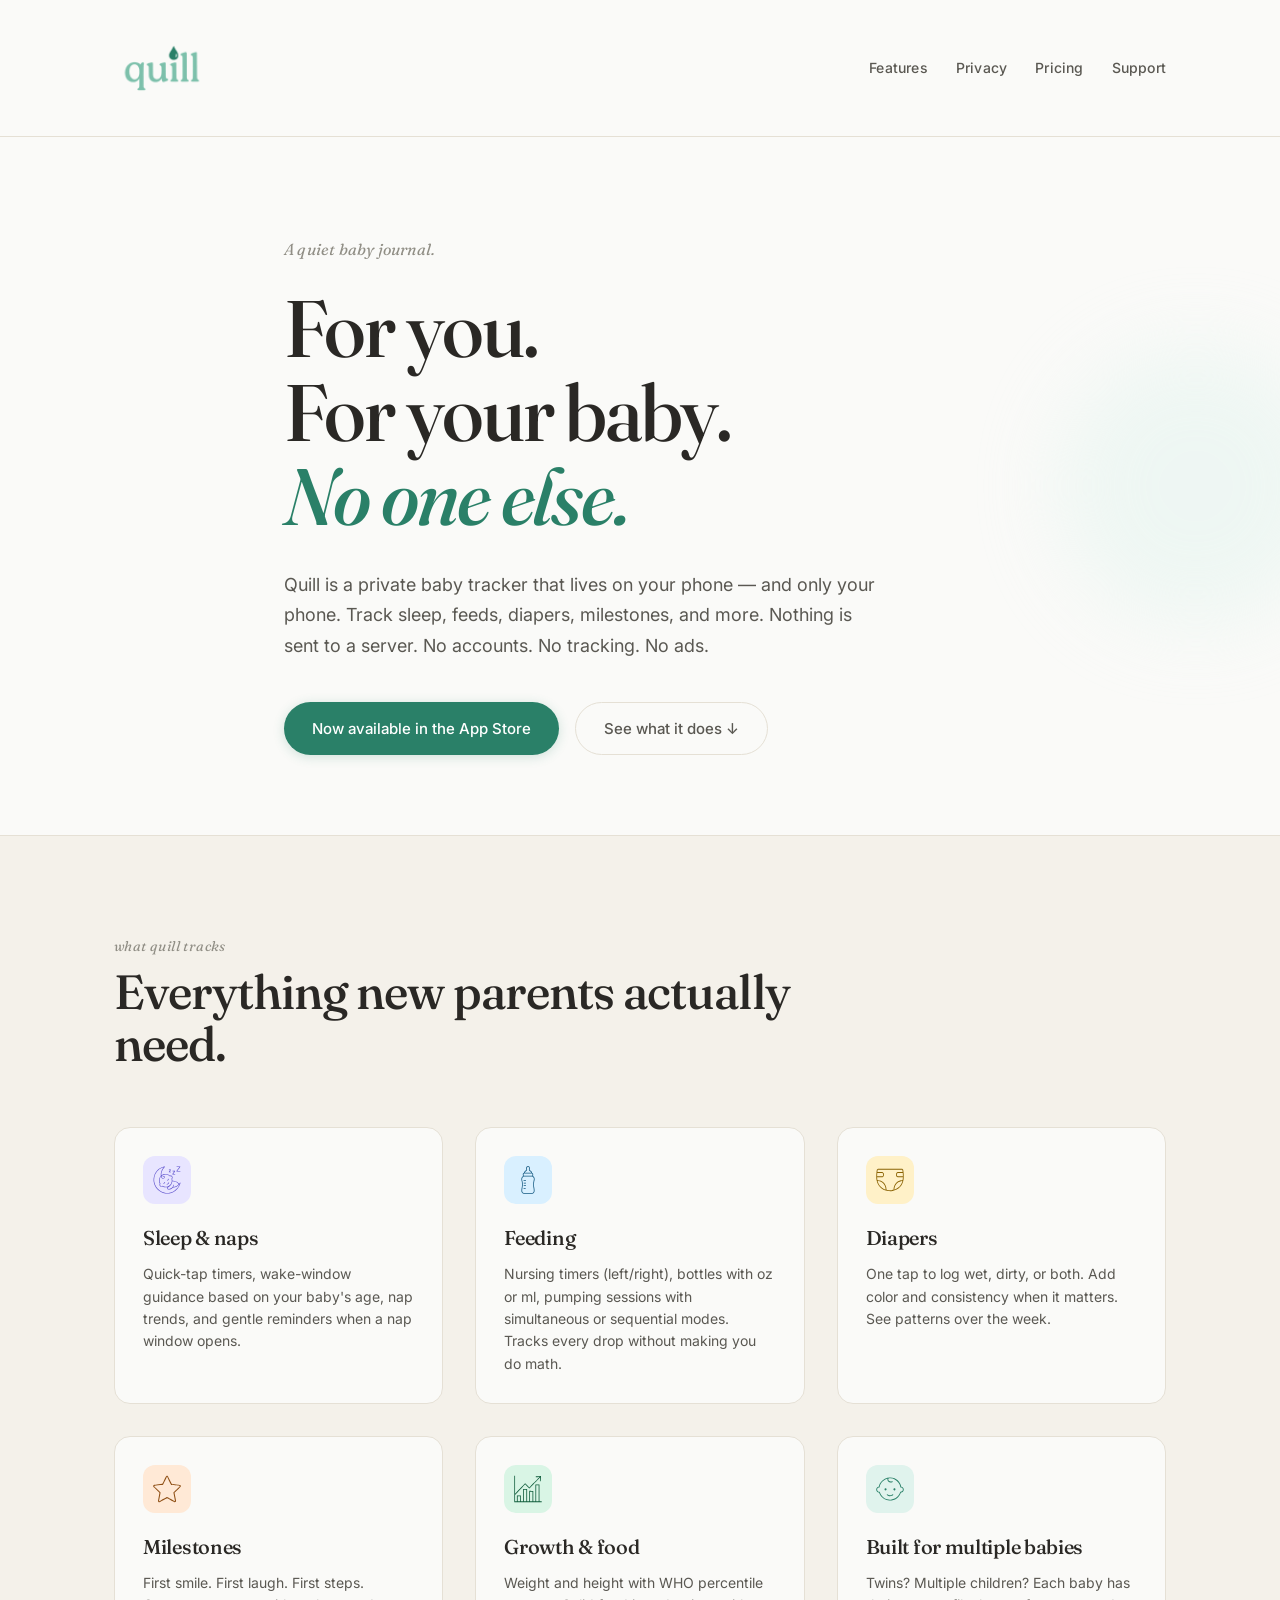
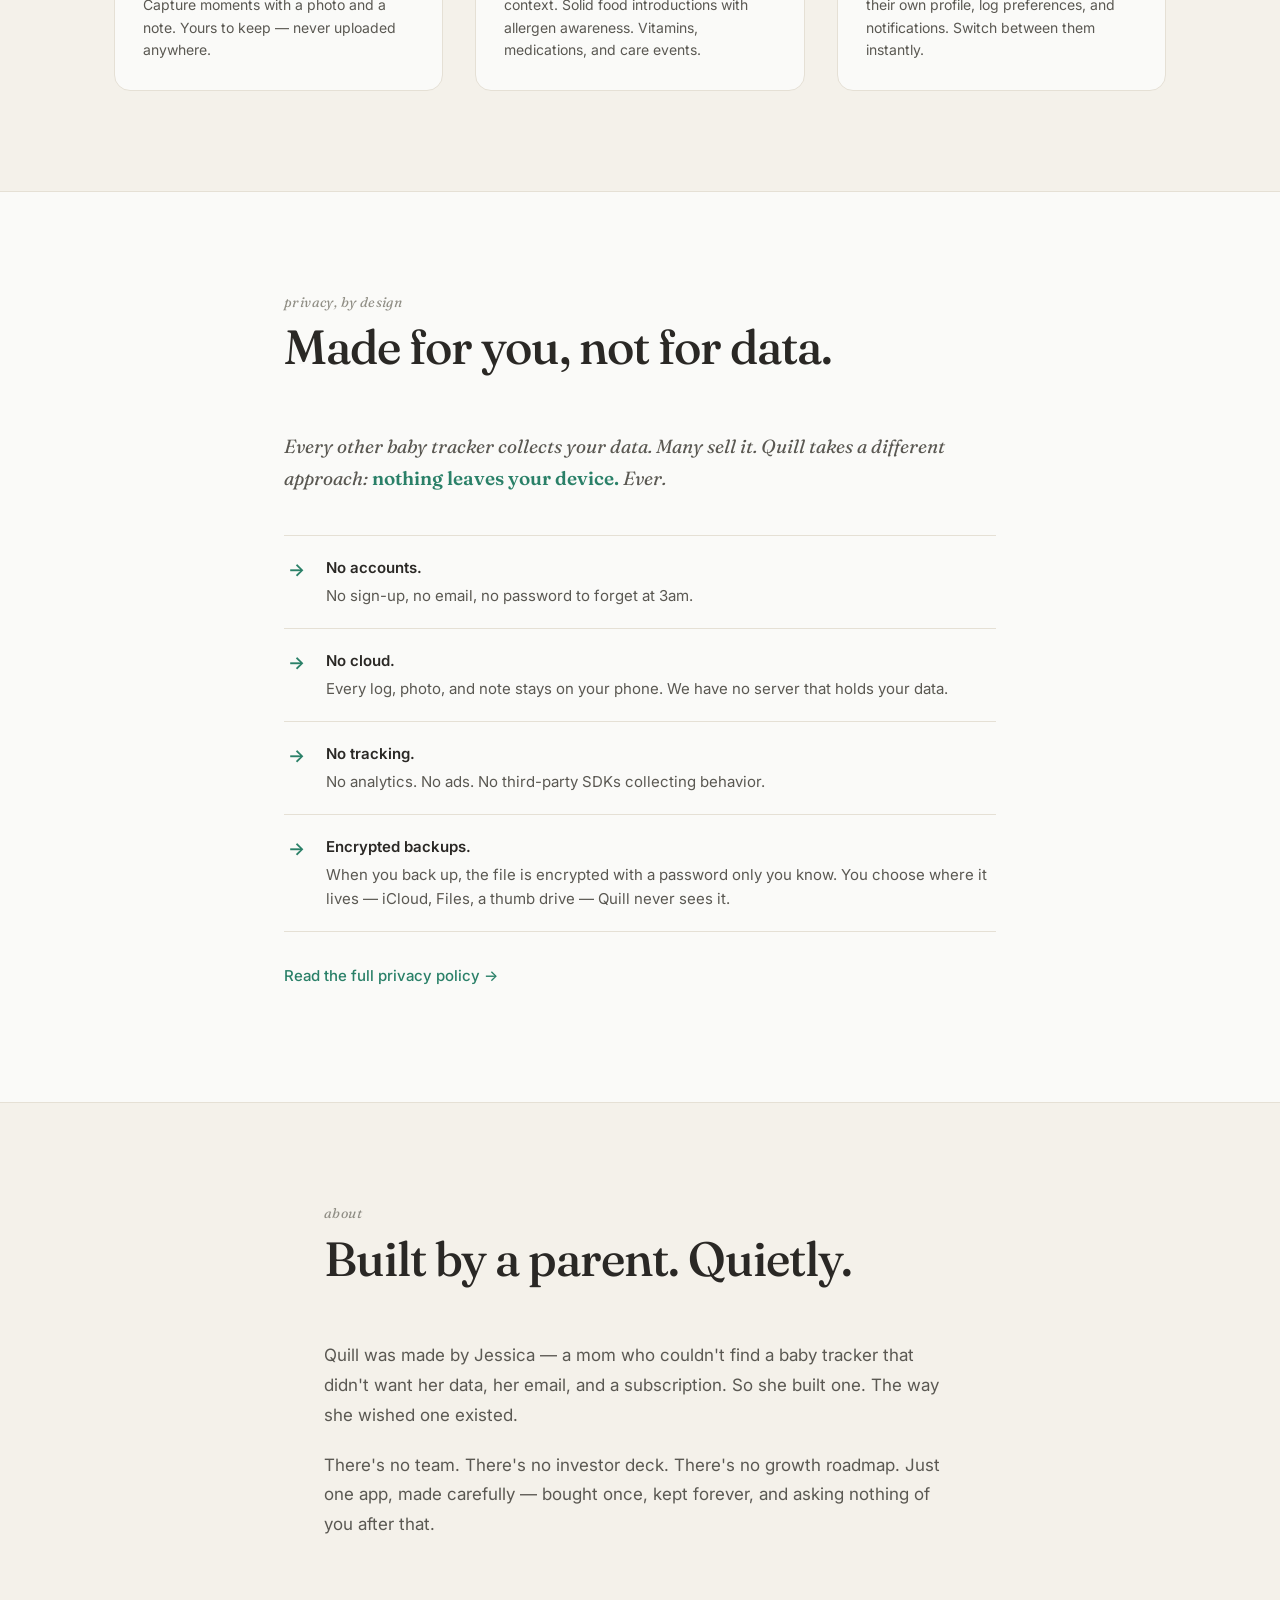
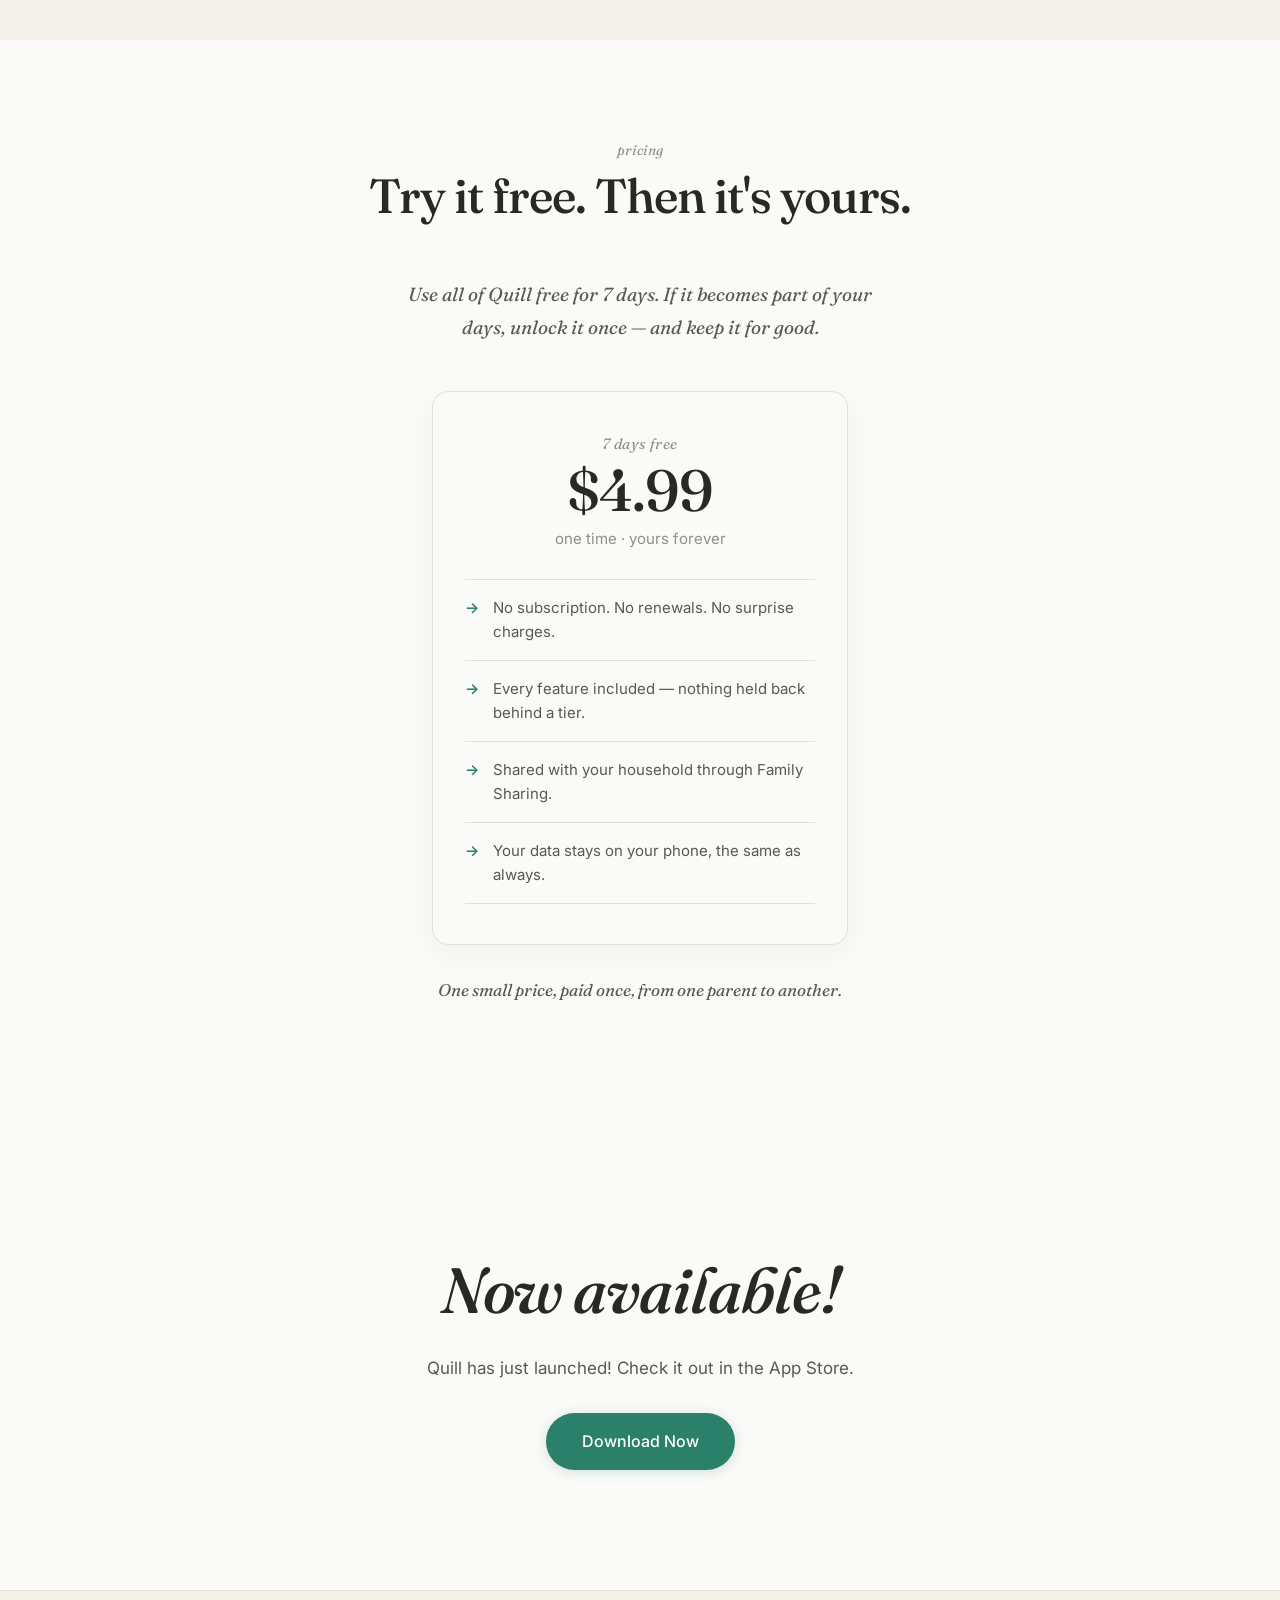
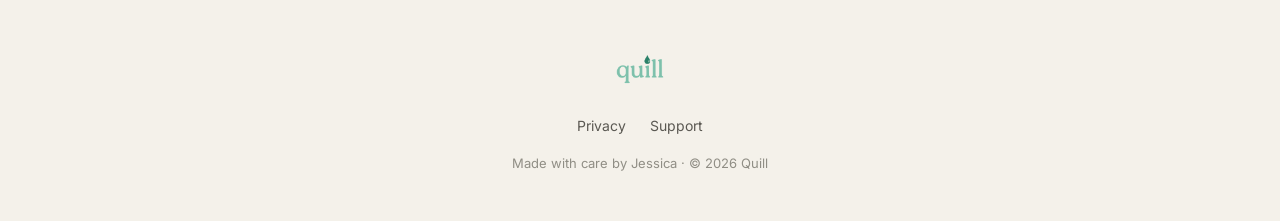
==== index.html @ e43d6d6a "Update index.html" ====
<!DOCTYPE html>
<html lang="en">
<head>
<meta charset="UTF-8" />
<meta name="viewport" content="width=device-width, initial-scale=1.0" />
<title>Quill — A baby journal that stays with you</title>
<meta name="description" content="Quill is a private, on-device baby tracker. No accounts. No cloud. No tracking. Just a quiet space to record the small moments." />
<meta property="og:title" content="Quill — A baby journal that stays with you" />
<meta property="og:description" content="Private, on-device baby tracker. No accounts. No cloud. No tracking." />
<meta property="og:type" content="website" />
<meta property="og:url" content="https://quillbaby.com" />
<link rel="preconnect" href="https://fonts.googleapis.com" />
<link rel="preconnect" href="https://fonts.gstatic.com" crossorigin />
<link href="https://fonts.googleapis.com/css2?family=Fraunces:opsz,wght@9..144,400;9..144,500;9..144,600&family=Inter:wght@400;500;600&display=swap" rel="stylesheet" />
<link rel="stylesheet" href="style.css" />
<style>
  .feature-icon svg {
    width: 28px;
    height: 28px;
    display: block;
  }
</style>
</head>
<body>

<header class="site-header">
  <div class="container header-inner">
    <a href="/" class="brand">
      <img src="logo.png" alt="Quill" class="brand-logo" />
    </a>
    <nav class="site-nav">
      <a href="#features">Features</a>
      <a href="#privacy">Privacy</a>
      <a href="#pricing">Pricing</a>
      <a href="support.html">Support</a>
    </nav>
  </div>
</header>

<main>

  <section class="hero">
    <div class="container hero-inner">
      <p class="eyebrow">A quiet baby journal.</p>
      <h1 class="hero-title">
        For you.<br />
        For your baby.<br />
        <span class="accent">No one else.</span>
      </h1>
      <p class="hero-sub">
        Quill is a private baby tracker that lives on your phone — and only your phone.
        Track sleep, feeds, diapers, milestones, and more. Nothing is sent to a server.
        No accounts. No tracking. No ads.
      </p>
      <div class="hero-cta">
        <a class="btn btn-primary" href="https://apps.apple.com/app/quill-baby-tracker/id6774439938" target="_blank">
          Now available in the App Store
        </a>
        <a class="btn btn-ghost" href="#features">
          See what it does ↓
        </a>
      </div>
    </div>
  </section>

  <section id="features" class="features">
    <div class="container">
      <p class="section-eyebrow">What Quill tracks</p>
      <h2 class="section-title">Everything new parents actually need.</h2>

      <div class="feature-grid">

        <div class="feature">
          <div class="feature-icon" style="background:#E8E5FF; color:#5B4FCC">
            <svg viewBox="0 0 200 200" xmlns="http://www.w3.org/2000/svg" aria-hidden="true"><path style="fill:currentColor" d="m 93.020119,196.65185 c -0.528,-0.0726 -2.616,-0.3568 -4.64,-0.63168 C 66.545812,193.0549 46.477908,182.56538 30.579849,165.80789 15.960955,150.39872 6.7707574,130.48098 4.3713621,109.00677 3.7737812,103.65851 3.775601,93.853973 4.3751708,88.487623 6.9104937,65.795623 16.966049,45.03308 33.053903,29.272253 37.459666,24.956048 38.66067,23.924964 43.324742,20.454545 54.150828,12.399125 65.68948,7.0631365 78.837003,4.0320845 c 4.107858,-0.947032 5.420533,-0.990378 6.13352,-0.202537 1.182389,1.306525 0.751247,2.097629 -3.393431,6.2266215 -14.105483,14.052105 -21.996973,33.038685 -21.996973,52.923754 0,3.84786 0.158387,4.43031 0.946503,3.48069 0.704862,-0.84931 6.423436,-4.382212 9.076376,-5.607338 3.497179,-1.614995 8.032048,-3.030501 11.71351,-3.656234 3.830905,-0.651133 11.665463,-0.672012 15.553154,-0.04145 8.122018,1.31735 15.834148,4.842793 22.762598,10.405462 l 1.65215,1.32646 1.96385,-0.38636 c 6.58468,-1.29546 13.27258,2.38296 15.75097,8.6632 0.84048,2.12977 1.1351,6.41047 0.59035,8.57759 -0.46136,1.83535 -1.73931,4.44733 -2.65714,5.43088 l -0.6798,0.72847 0.72346,2.95153 c 0.3979,1.62334 0.87867,4.62267 1.06837,6.665187 l 0.34491,3.71366 3.46707,0.19837 c 15.64665,0.89524 30.76227,6.8954 39.06302,15.50612 1.52747,1.5845 3.23273,3.68806 3.78948,4.67455 0.55674,0.9865 1.13327,1.79364 1.28116,1.79364 0.27114,0 2.76329,-2.98244 5.51452,-6.5994 1.55739,-2.04745 2.20146,-2.43447 3.34651,-2.01089 1.80503,0.66772 1.6694,2.42494 -0.77342,10.02021 -8.14072,25.31133 -26.10517,46.0094 -50.4976,58.18177 -8.82849,4.40561 -16.51535,6.87961 -27.2891,8.78295 -4.18483,0.7393 -5.69361,0.84187 -13.5109,0.9185 -4.840001,0.0474 -9.232001,0.0269 -9.760001,-0.0456 z m 18.409551,-4.45269 c 11.1911,-1.36069 20.06921,-3.9908 30.23045,-8.95565 11.88309,-5.80615 23.68828,-15.20043 32.16,-25.5921 5.14338,-6.30903 11.91845,-17.87818 14.34,-24.48706 0.35468,-0.968 0.75617,-2.04193 0.8922,-2.38652 0.13603,-0.34458 -1.25154,0.92966 -3.08349,2.83165 -11.09222,11.51634 -24.12348,18.4147 -39.34871,20.83003 -1.672,0.26525 -3.48746,0.48285 -4.03436,0.48355 -0.80363,0.001 -1.44812,0.44763 -3.36,2.32822 -8.51716,8.37777 -24.60439,13.69377 -31.39136,10.37321 -2.11303,-1.03381 -4.5192,-3.49963 -5.45539,-5.59063 -1.01988,-2.27795 -1.14876,-6.41268 -0.27146,-8.70951 0.36973,-0.968 0.67232,-1.84691 0.67241,-1.95312 9e-5,-0.10622 -0.74575,3.6e-4 -1.65741,0.23684 -2.783303,0.72198 -8.523829,1.16345 -12.262431,0.94302 -6.439481,-0.37966 -12.040923,-1.84488 -18.018324,-4.71324 l -3.298323,-1.58276 -2.067773,0.82724 c -6.737045,2.69524 -14.394414,-0.20902 -17.579266,-6.6674 -2.101884,-4.2623 -2.225657,-8.44993 -0.369581,-12.50414 l 0.813763,-1.77749 -1.375902,-2.96448 c -3.56848,-7.68853 -4.987407,-15.54671 -4.291078,-23.764467 0.831024,-9.80737 4.378141,-18.35515 10.91881,-26.31198 l 1.900489,-2.31197 0.06058,-7.92803 c 0.06424,-8.406265 0.416775,-11.662518 1.977989,-18.269849 2.481866,-10.503688 7.70211,-21.369883 14.278557,-29.721517 1.358468,-1.725161 3.012783,-3.767635 3.676256,-4.538831 l 1.206315,-1.4021735 -1.116256,0.234498 C 73.709496,9.5466865 67.963252,11.524355 64.72142,12.89042 36.11945,24.942914 15.242221,51.122984 9.5110023,82.124353 7.7258739,91.780483 7.5817969,103.97847 9.1443717,113.16435 c 4.2323003,24.88036 16.9512063,45.84695 36.9370703,60.88924 13.297318,10.00818 28.065359,15.96459 44.980223,18.14192 4.6093,0.59332 15.502165,0.59528 20.368005,0.004 z m 8.31045,-28.84924 c 13.964,-3.86444 22.99894,-13.05552 25.11159,-25.54557 0.2977,-1.76 0.76769,-3.452 1.04444,-3.76 0.88678,-0.98695 2.82311,-0.65215 3.28715,0.56836 0.67025,1.7629 -1.11641,9.17136 -3.21602,13.33528 -0.96865,1.92103 -1.14484,2.49636 -0.76449,2.49636 1.09022,0 7.19808,-1.4002 10.05733,-2.30559 9.21407,-2.91768 17.95903,-8.04532 25.09887,-14.7168 l 2.53887,-2.37233 -0.74747,-1.54407 c -1.09321,-2.25826 -4.15564,-5.91691 -6.64081,-7.93369 -8.37877,-6.7996 -20.6174,-11.10846 -33.94758,-11.95196 l -3.48957,-0.22081 -0.22591,2.04263 c -0.6419,5.80388 -2.76856,12.21533 -6.53083,19.68905 -4.12607,8.19642 -11.51402,15.15709 -19.44643,18.32176 -4.21679,1.68231 -6.18805,4.14722 -6.20211,7.75527 -0.01,2.49767 1.25664,4.9023 3.2215,6.11708 2.65356,1.64057 4.99426,1.64597 10.85147,0.025 z m -19.69065,-15.79384 c 16.54548,-3.49243 29.16966,-15.994 33.04065,-32.71974 0.71258,-3.07889 0.83282,-4.34622 0.84178,-8.87199 0.0104,-5.24937 -0.34695,-8.037027 -1.57644,-12.298077 -0.6758,-2.34212 -0.57622,-3.01055 0.6508,-4.36872 2.54767,-2.81996 3.40559,-6.74352 2.24169,-10.25191 -0.86122,-2.596 -3.80603,-5.41806 -6.40882,-6.14167 -2.5182,-0.70009 -3.91317,-0.68085 -6.08928,0.084 -2.18494,0.76795 -2.74185,0.59529 -5.20431,-1.61348 -5.51425,-4.94616 -13.58817,-8.76719 -21.277611,-10.069753 -3.906261,-0.661715 -12.203352,-0.487382 -15.88781,0.333813 -5.905279,1.31617 -12.062485,4.04643 -14.830421,6.57616 -3.394887,3.10274 -4.618012,7.8804 -3.068853,11.98728 1.005624,2.66594 3.694211,5.35036 6.063307,6.05391 4.303063,1.27787 8.27566,0.0711 10.370477,-3.15022 1.536993,-2.36354 1.47628,-4.85785 -0.163706,-6.72569 -1.767577,-2.01316 -4.265354,-1.78091 -5.431562,0.50505 -0.748578,1.46733 -1.851979,1.87355 -3.016493,1.11054 -1.070766,-0.7016 -1.294446,-1.80582 -0.631358,-3.11677 2.323293,-4.59324 8.212614,-5.41796 11.863629,-1.66134 2.89712,2.98091 3.435596,7.07061 1.45948,11.08467 -3.382398,6.87063 -13.030866,8.77019 -19.571847,3.85324 -3.503981,-2.63399 -5.430736,-6.20803 -5.734,-10.6363 l -0.188653,-2.75473 -2.170276,2.88 c -3.051549,4.04946 -6.058162,10.23668 -7.251251,14.92213 -2.627716,10.319447 -1.564464,20.260377 3.177723,29.710287 0.882092,1.75777 1.603804,3.55357 1.603804,3.99065 0,0.43709 -0.419777,1.45662 -0.932837,2.26564 -2.535572,3.99818 -1.922453,9.03381 1.510478,12.40578 2.09833,2.06107 4.142994,2.92603 6.942359,2.93685 1.961315,0.008 2.547451,-0.14355 4.711217,-1.21473 l 2.471218,-1.2234 3.051772,1.61114 c 5.090542,2.68747 11.12408,4.61975 16.485793,5.2797 2.564306,0.31563 9.855264,-0.11922 12.949351,-0.77232 z m -2.709351,-16.31173 c -0.797044,-0.79704 -0.813878,-1.63437 -0.05178,-2.57552 0.453595,-0.56017 1.083623,-0.78606 2.752811,-0.98701 5.15218,-0.62027 8.88709,-3.62813 10.60311,-8.53908 0.40778,-1.16698 0.99269,-2.30552 1.2998,-2.53009 0.89292,-0.65292 1.93592,-0.47655 2.6653,0.4507 0.8624,1.09637 0.70132,1.98318 -0.99752,5.49172 -2.20405,4.55193 -6.08726,7.71118 -10.8615,8.83655 -2.901321,0.68389 -4.626009,0.63694 -5.410221,-0.14727 z m -23.154384,-6.08903 c -2.020034,-0.60535 -2.800342,-2.48116 -1.515729,-3.64372 0.511975,-0.46333 0.971764,-0.51628 2.864019,-0.32982 2.067855,0.20376 2.372149,0.15295 3.682264,-0.61483 1.679883,-0.98447 2.608289,-2.36926 2.924833,-4.3626 0.276197,-1.73927 0.93557,-2.56167 2.048593,-2.5551 1.741981,0.0103 2.392299,1.185 1.949266,3.5211 -1.07204,5.65285 -6.85171,9.51377 -11.953246,7.98497 z m 26.994385,-22.29087 c -1.390151,-0.72002 -1.701271,-2.23884 -0.66988,-3.270217 0.5588,-0.5588 0.9243,-0.62344 2.65887,-0.47026 1.71854,0.15178 2.21798,0.0663 3.43413,-0.58788 1.74296,-0.93753 2.89688,-2.90611 2.89688,-4.94207 0,-2.49725 2.1191,-3.57136 3.53081,-1.78967 1.38598,1.74919 0.27688,6.19231 -2.15204,8.621227 -2.55356,2.55356 -7.21448,3.72561 -9.69877,2.43887 z m 37.92,-41.762483 c -2.0501,-1.162537 -1.77509,-1.73216 5.9179,-12.257617 3.85912,-5.28 7.02222,-9.744 7.02913,-9.92 0.008,-0.202766 -2.26125,-0.32 -6.19398,-0.32 -5.65441,0 -6.26643,-0.05423 -6.87979,-0.609596 -0.79839,-0.722894 -0.86214,-1.69833 -0.17511,-2.679202 0.49486,-0.706519 0.55792,-0.711202 9.57714,-0.711202 12.65783,0 12.46993,-0.385682 4.87034,9.996432 -8.02995,10.97006 -8.86563,12.143013 -8.86563,12.443667 0,0.153945 3.01371,0.279901 6.69714,0.279901 7.56474,0 7.81806,0.0727 7.6398,2.192443 -0.15835,1.883073 -0.55904,1.958783 -10.33694,1.953109 -5.84291,-0.0034 -8.84719,-0.122505 -9.28,-0.367935 z M 113.52298,44.661493 c -1.10444,-1.10444 -0.64364,-2.060981 4.10904,-8.529629 2.53655,-3.452371 4.52855,-6.360396 4.42667,-6.462276 -0.10188,-0.101881 -1.87895,-0.185238 -3.94905,-0.185238 -4.15297,0 -4.76952,-0.244738 -4.76952,-1.893261 0,-1.812376 0.52286,-1.946739 7.5756,-1.946739 5.79886,0 6.45534,0.0554 6.9348,0.585197 0.29128,0.321858 0.52546,0.933858 0.52039,1.36 -0.006,0.481871 -1.7711,3.19447 -4.66939,7.174803 l -4.66019,6.4 4.25497,0.08975 c 4.67738,0.09865 5.40382,0.366207 5.40382,1.990255 0,1.796728 -0.50865,1.92 -7.92234,1.92 -5.71147,0 -6.82944,-0.07749 -7.2548,-0.502857 z m 54.21714,-5.577143 c -0.72667,-0.726667 -0.8004,-1.342368 -0.27771,-2.319028 0.34993,-0.653844 5.77635,-8.044297 16.33039,-22.240972 l 5.05523,-6.7999995 -9.51396,-0.0047 c -10.7241,-0.0053 -11.0511,-0.06257 -11.21089,-1.962836 -0.18926,-2.250643 -0.54334,-2.192444 13.33864,-2.192444 13.2651,0 13.25055,-0.0017 13.63967,1.617028 0.20866,0.868044 -0.36426,1.686676 -15.60875,22.3029715 l -5.97466,8.08 h 10.25206 c 10.13325,0 11.22542,0.09997 11.88508,1.087905 0.43284,0.648238 0.25092,2.007457 -0.3403,2.542499 -0.52458,0.474743 -1.94977,0.529596 -13.76,0.529596 -12.74813,0 -13.19553,-0.02073 -13.8148,-0.64 z"/></svg>
          </div>
          <h3>Sleep &amp; naps</h3>
          <p>Quick-tap timers, wake-window guidance based on your baby's age, nap trends, and gentle reminders when a nap window opens.</p>
        </div>

        <div class="feature">
          <div class="feature-icon" style="background:#D9F0FF; color:#155A82">
            <svg viewBox="0 0 200 200" xmlns="http://www.w3.org/2000/svg" aria-hidden="true"><path style="fill:currentColor" d="m 68.844947,198.2698 c -5.631386,-1.20948 -10.738853,-5.10324 -13.387251,-10.20598 -2.151339,-4.14505 -2.530086,-6.14957 -2.505994,-13.26302 0.02208,-6.51845 0.286779,-9.18117 1.779718,-17.90274 2.146124,-12.5374 2.416938,-15.38741 2.419078,-25.45803 0.0023,-10.47816 -0.43698,-14.48637 -2.591627,-23.65132 -1.963752,-8.352972 -2.232625,-10.280052 -2.039515,-14.617836 0.198544,-4.459853 0.801896,-7.133955 2.396953,-10.623477 1.972473,-4.315199 5.035314,-7.998317 8.38895,-10.087854 0.788458,-0.49126 1.483547,-0.935618 1.544643,-0.98746 0.0611,-0.05184 -0.308457,-0.808012 -0.821226,-1.680377 -0.910145,-1.548411 -0.934879,-1.718897 -1.040322,-7.171065 -0.129752,-6.709008 0.270964,-8.253589 2.796448,-10.779075 1.308705,-1.308702 4.184804,-2.852681 5.313929,-2.852681 0.142,0 0.427911,-0.912677 0.635363,-2.028172 0.910524,-4.896088 4.071785,-9.191528 10.250478,-13.928078 6.41963,-4.921245 6.450457,-4.990296 5.416071,-12.129698 -0.261766,-1.806699 -0.478806,-4.25164 -0.482317,-5.433203 -0.01725,-5.8040671 3.094197,-11.192506 7.801622,-13.5109066 1.341894,-0.6608811 2.047102,-0.7653288 5.167365,-0.7653288 3.233137,0 3.811137,0.092686 5.492477,0.8807152 2.50778,1.1753846 4.69997,3.496292 6.11764,6.4768341 1.04905,2.2055411 1.16941,2.7579341 1.30199,5.9756401 0.099,2.401382 -0.0424,4.819183 -0.43802,7.492722 -0.8811,5.954559 -0.8089,6.085179 6.54368,11.839758 1.94869,1.525162 4.1883,3.51062 4.97692,4.412127 1.85842,2.124451 3.6692,5.734926 4.20294,8.380145 l 0.42316,2.09718 1.85498,0.694991 c 2.5565,0.957821 4.58832,2.750648 5.71298,5.040985 0.91111,1.855439 0.93069,2.012855 0.93069,7.479669 0,5.504884 -0.0136,5.612116 -0.95849,7.536499 -0.90439,1.841935 -0.92487,1.971766 -0.36283,2.299434 1.46947,0.856706 4.52364,3.493743 5.75664,4.970416 4.4453,5.323798 6.74537,13.34695 5.92793,20.677904 -0.19397,1.73949 -0.85918,5.405892 -1.47824,8.147532 -2.65421,11.75465 -3.26383,16.67026 -3.2459,26.17247 0.0154,8.15279 0.36763,11.87457 2.25395,23.81557 2.18463,13.82943 2.67982,21.96847 1.63626,26.89408 -1.67645,7.91284 -8.10076,14.37751 -15.71741,15.81613 -3.69393,0.69771 -58.712356,0.67595 -61.973713,-0.0245 z m 63.149193,-5.99931 c 3.82891,-1.5463 6.74706,-4.44335 8.3584,-8.29793 0.78663,-1.88176 0.8966,-2.62528 1.01963,-6.89466 0.17524,-6.08131 -0.27767,-11.00492 -1.90162,-20.67258 -2.06023,-12.26479 -2.12754,-13.04503 -2.12516,-24.6368 0.002,-11.69504 0.27283,-14.55346 2.15899,-22.81882 2.70362,-11.847542 3.00261,-14.49222 2.13801,-18.911035 -1.50825,-7.708433 -6.57361,-13.622763 -12.64637,-14.765936 -1.10687,-0.208364 -12.05886,-0.333085 -29.248767,-0.333085 -29.956366,0 -29.441406,-0.02944 -32.956882,1.883925 -5.12117,2.787289 -8.903867,10.323641 -8.864666,17.661268 0.01735,3.246651 0.156503,4.045721 2.517066,14.453593 1.790817,7.89581 2.270417,12.47378 2.2885,21.84462 0.01879,9.73567 -0.286957,13.01183 -2.43715,26.11501 -3.204226,19.52638 -2.607738,26.83341 2.615977,32.04594 1.893644,1.88959 3.879278,3.03679 6.530371,3.77294 1.218957,0.33847 7.697911,0.41582 31.103821,0.37131 l 29.56416,-0.0563 z M 68.665776,161.18337 c -1.106162,-1.10616 -1.088598,-2.75564 0.04065,-3.81744 0.83449,-0.78465 0.949194,-0.79765 7.801653,-0.88333 7.49866,-0.0937 8.167888,0.024 9.048356,1.59268 0.561699,1.00075 0.306821,2.33514 -0.623793,3.26576 -0.607482,0.60748 -1.118419,0.64862 -8.054601,0.64862 h -7.405965 z m 1.612735,-18.30187 c -0.709427,-0.34351 -1.433564,-1.55985 -1.433564,-2.40797 0,-0.89507 0.738539,-2.0669 1.529893,-2.42746 0.496463,-0.2262 3.159013,-0.36472 7.010863,-0.36472 3.85185,0 6.51441,0.13852 7.010873,0.36472 0.791354,0.36056 1.529883,1.53239 1.529883,2.42746 0,0.89506 -0.738529,2.06689 -1.529883,2.42745 -1.031923,0.47018 -13.141319,0.45346 -14.118065,-0.0195 z m 0.32616,-18.65572 c -1.791188,-0.74771 -2.297628,-3.1179 -0.953424,-4.4621 0.80509,-0.80509 0.816618,-0.80629 7.734456,-0.80629 6.917848,0 6.929376,10e-4 7.734466,0.80629 1.043912,1.04391 1.049445,2.48756 0.01417,3.69214 l -0.792135,0.92166 -6.516782,0.071 c -3.584233,0.0391 -6.833559,-0.0612 -7.220737,-0.22279 z m -1.879664,-19.41733 c -1.199658,-0.94365 -1.208528,-2.82403 -0.01858,-3.94291 0.83449,-0.78465 0.949194,-0.79764 7.801653,-0.883332 7.49866,-0.0937 8.167888,0.024 9.048356,1.592692 0.576583,1.02726 0.303074,2.33116 -0.681361,3.2483 -0.673632,0.62759 -1.135849,0.66607 -7.999743,0.66607 -6.872434,0 -7.333789,-0.0385 -8.150324,-0.68082 z M 129.31806,68.84662 c 1.87538,-0.969796 2.26606,-2.127613 2.26686,-6.71811 7.9e-4,-4.54707 -0.36372,-5.783471 -2.07527,-7.039198 -0.91851,-0.673884 -1.19368,-0.681179 -29.03498,-0.769644 -27.534349,-0.08749 -28.135373,-0.0759 -29.465268,0.567881 -2.207251,1.068512 -2.492946,1.877774 -2.492946,7.06159 0,5.057194 0.276907,5.989722 2.036016,6.856661 0.976089,0.481042 3.922055,0.535293 29.433281,0.542025 24.961067,0.0066 28.466167,-0.05331 29.332307,-0.501205 z m -6.60091,-20.761084 c -3.9e-4,-1.360074 -1.75042,-4.785207 -3.30872,-6.475754 -0.75958,-0.824053 -3.10867,-2.814972 -5.22019,-4.424265 -2.11151,-1.609293 -4.30741,-3.459332 -4.87976,-4.111199 -2.34442,-2.67016 -3.18682,-5.637818 -2.68521,-9.459734 0.97516,-7.430128 1.03702,-8.351184 0.68783,-10.240166 -0.47386,-2.56336 -1.85487,-4.7274141 -3.77696,-5.9185391 -1.30181,-0.8067392 -1.89114,-0.9612622 -3.604617,-0.9451426 -2.463568,0.023179 -3.665854,0.5844659 -5.272491,2.4614526 -2.189308,2.5577201 -2.613318,5.7626921 -1.631398,12.3314161 1.177249,7.875464 -0.0062,10.454245 -7.293867,15.892419 -3.896638,2.907777 -5.768552,4.764944 -7.059756,7.004154 -1.063797,1.844837 -1.752221,3.972103 -1.445862,4.467795 0.125997,0.203868 8.458069,0.320912 22.844801,0.320912 h 22.64646 z"/></svg>
          </div>
          <h3>Feeding</h3>
          <p>Nursing timers (left/right), bottles with oz or ml, pumping sessions with simultaneous or sequential modes. Tracks every drop without making you do math.</p>
        </div>

        <div class="feature">
          <div class="feature-icon" style="background:#FFF1C8; color:#8B6303">
            <svg viewBox="0 0 200 200" xmlns="http://www.w3.org/2000/svg" aria-hidden="true"><path style="fill:currentColor" d="M 92.531848,179.45301 C 83.140027,178.83704 71.263235,176.35514 62.857489,173.25198 57.570768,171.30027 48.73594,166.78773 43.969689,163.6047 23.406856,149.87231 9.4306846,128.77428 4.4705386,103.97791 1.447985,88.867795 1.1186637,68.956393 3.5065607,45.693936 4.3401959,37.572815 5.6306479,28.88621 6.3051272,26.855543 7.0644824,24.569339 9.7123546,21.932051 12.142836,21.041169 l 1.911786,-0.700757 86.643878,0.08474 86.64387,0.08474 1.64602,0.875913 c 1.94314,1.034025 3.45673,2.558627 4.38809,4.420026 1.4653,2.928489 3.55891,18.536272 4.3458,32.397826 0.63511,11.187666 0.36389,30.020774 -0.53098,36.870762 -2.94159,22.517041 -11.34778,40.786201 -25.51249,55.446221 -14.73866,15.25406 -31.58145,23.98872 -53.32662,27.65517 -7.74468,1.30583 -17.80009,1.80322 -25.820342,1.2772 z m 19.354912,-6.54018 c 5.18872,-0.56798 12.79878,-2.02445 13.10313,-2.50776 0.10786,-0.1713 0.29089,-2.70995 0.40671,-5.64144 0.29342,-7.42619 2.0164,-15.8566 4.54154,-22.22134 6.8868,-17.35853 19.85641,-30.5007 36.73717,-37.22597 5.82535,-2.32082 15.55146,-4.31624 21.03821,-4.31624 1.13246,0 2.14835,-0.14454 2.25753,-0.32121 0.73828,-1.194562 2.48351,-19.553132 1.91302,-20.12362 -0.15057,-0.15058 -8.64905,-0.315583 -18.8855,-0.366671 l -18.61173,-0.0929 -2.45142,-1.233164 c -1.34827,-0.678241 -2.83049,-1.572676 -3.29381,-1.987616 -1.60287,-1.435532 -3.55713,-4.192691 -4.3084,-6.078521 -0.69874,-1.753974 -0.75512,-2.39127 -0.76461,-8.642275 -0.008,-5.462467 0.0971,-7.094974 0.553,-8.56574 1.45771,-4.702592 5.78695,-8.762725 10.5028,-9.849921 0.87104,-0.200811 8.20107,-0.336017 18.47994,-0.340873 l 17.03626,-0.008 -0.001,-1.069911 c -0.002,-1.910361 -1.64906,-12.459088 -2.12131,-13.589327 -0.25967,-0.621489 -0.93511,-1.358535 -1.55494,-1.696756 -1.05127,-0.573497 -4.59586,-0.597994 -86.524403,-0.597994 -83.36252,0 -85.450523,0.01511 -86.350361,0.624992 -0.507175,0.343746 -1.130598,1.028116 -1.385387,1.520823 -0.461577,0.89259 -1.59667,7.896631 -2.010871,12.407983 l -0.2178984,2.373279 17.9052984,0.09575 17.905296,0.09574 2.224929,1.053927 c 4.597499,2.177792 7.727549,6.451923 8.509901,11.620396 0.580628,3.835824 0.218913,11.523178 -0.663421,14.099347 -1.269679,3.707106 -3.460817,6.373487 -6.675127,8.122935 -3.265132,1.777111 -3.576138,1.80141 -23.105644,1.805638 l -18.0633454,0.0041 0.223582,3.868138 c 0.305121,5.278793 1.46042,15.521609 1.8282154,16.208831 0.2443,0.45649 0.989692,0.59812 4.019281,0.76369 5.367116,0.29333 10.72912,1.30732 15.884894,3.00391 16.885903,5.55657 30.025089,17.08762 37.91239,33.27219 4.339413,8.90438 7.01802,20.11297 7.041168,29.46368 0.0042,1.72009 0.116579,3.29285 0.249603,3.49503 0.423962,0.64436 9.219074,2.20348 16.208217,2.87325 3.626022,0.34748 16.299153,0.16445 20.507123,-0.29617 z M 68.829604,165.57035 C 67.546737,148.78001 62.20124,135.8972 52.031738,125.08695 42.746875,115.21709 29.228753,108.5304 16.321309,107.42293 c -1.357964,-0.11652 -2.942977,-0.27406 -3.522252,-0.35008 -0.579276,-0.076 -1.135181,-0.005 -1.235347,0.15644 -0.30849,0.49916 3.242276,10.82213 5.208892,15.14357 4.442175,9.76124 10.250107,18.07814 17.949339,25.70328 6.873386,6.80723 12.986196,11.19304 21.597556,15.49576 5.382531,2.68943 11.936234,5.33214 12.444398,5.01808 0.155681,-0.0962 0.185251,-1.45505 0.06571,-3.01963 z m 64.877286,2.46755 c 8.89723,-3.03644 19.31075,-9.00465 26.99522,-15.47151 10.16272,-8.55245 19.03997,-20.85832 24.01883,-33.29553 2.0995,-5.24458 4.15821,-11.73898 3.82973,-12.08136 -0.28706,-0.29923 -6.02619,0.24467 -9.60298,0.91007 -6.33677,1.17884 -14.46826,4.44928 -20.1279,8.09529 -15.48187,9.97367 -25.30193,26.77236 -27.26913,46.648 -0.33533,3.38798 -0.43508,5.97308 -0.23049,5.97308 0.0588,0 1.13284,-0.35012 2.38672,-0.77804 z M 45.877787,73.156532 c 0.936916,-0.466883 2.166889,-1.433979 2.733274,-2.149101 1.596326,-2.015526 1.94738,-3.69939 1.94738,-9.340816 0,-6.088249 -0.38311,-7.498655 -2.653601,-9.769146 -2.616623,-2.616622 -2.486537,-2.601743 -21.884493,-2.503052 l -16.7769074,0.08536 -0.379233,4.608845 c -0.208578,2.534864 -0.490858,8.053133 -0.62729,12.262821 l -0.248058,7.653974 H 26.081582 44.174306 Z M 191.9885,67.009845 c -0.23775,-7.345912 -0.74808,-15.688841 -1.03792,-16.967611 l -0.17097,-0.754353 -17.35577,0.09594 c -19.17847,0.106022 -18.40559,0.02219 -20.97081,2.274488 -0.69451,0.609783 -1.60817,1.850482 -2.03036,2.757109 -0.70631,1.516736 -0.76789,2.084202 -0.77084,7.103922 -0.002,4.235477 0.11952,5.815734 0.54562,7.066284 0.65788,1.930757 3.04907,4.458245 4.71841,4.987357 0.78,0.247231 6.99055,0.376063 19.22563,0.398819 l 18.07341,0.03364 z"/></svg>
          </div>
          <h3>Diapers</h3>
          <p>One tap to log wet, dirty, or both. Add color and consistency when it matters. See patterns over the week.</p>
        </div>

        <div class="feature">
          <div class="feature-icon" style="background:#FFE9D6; color:#8E4E13">
            <svg viewBox="0 0 200 200" xmlns="http://www.w3.org/2000/svg" aria-hidden="true"><path style="fill:currentColor" d="m 41.069767,194.01455 c -1.725259,-0.60968 -3.658522,-2.433 -4.557248,-4.29807 -1.097588,-2.27777 -1.03631,-4.75068 0.282221,-11.38928 0.6577,-3.31142 1.961022,-10.16667 2.896269,-15.23387 0.935247,-5.06721 2.291812,-12.22831 3.01459,-15.91356 2.835673,-14.45831 3.717451,-19.35185 3.618357,-20.08049 -0.06601,-0.48537 -3.424634,-3.93866 -9.316332,-9.57891 C 31.940415,112.66942 24.553177,105.58818 20.591541,101.78426 16.629904,97.980356 11.127166,92.716384 8.363233,90.086544 2.9748189,84.959554 1.5886879,83.076374 1.2802509,80.463672 0.90812088,77.311459 2.6933134,73.672868 5.3863186,72.094662 7.3035947,70.971064 9.635539,70.618883 53.591219,64.814555 l 13.065863,-1.725342 2.682477,-5.360354 c 1.475363,-2.948195 4.14236,-8.375553 5.92666,-12.060796 3.214018,-6.638142 4.644726,-9.608881 13.069083,-27.136792 2.391148,-4.975079 4.692467,-9.5017409 5.11404,-10.0592481 0.421573,-0.5575082 1.576111,-1.4549309 2.565641,-1.9942725 3.408358,-1.8577123 7.969417,-1.1018459 10.308317,1.7083112 1.02594,1.2326668 5.20474,9.6473074 16.45105,33.1267134 0.97085,2.026884 3.75016,7.755762 6.17622,12.730841 l 4.41104,9.045597 6.01283,0.775221 c 6.64377,0.856566 18.31685,2.416029 39.30484,5.250924 7.62341,1.02971 14.34319,2.073781 14.93286,2.32016 1.55828,0.651092 3.47278,2.444577 4.263,3.99354 1.37441,2.694056 1.13333,6.988432 -0.51648,9.200384 -0.39215,0.525765 -5.53732,5.533655 -11.43371,11.128629 -12.67627,12.028299 -24.10916,22.956349 -28.92879,27.651389 l -3.46712,3.3775 1.86357,9.52636 c 1.02497,5.23951 2.25422,11.63701 2.73166,14.21668 1.3848,7.48201 4.13295,21.93891 5.3796,28.29981 0.63095,3.21934 1.14718,6.32024 1.14718,6.8909 0,3.04113 -2.09953,6.51083 -4.81006,7.94914 -1.09195,0.57943 -1.95928,0.73768 -4.06803,0.74224 -3.0078,0.006 -1.88991,0.50104 -14.74097,-6.52099 -3.13246,-1.71162 -8.2583,-4.49907 -11.39075,-6.19432 -6.32472,-3.42287 -15.55551,-8.43277 -23.95408,-13.00081 l -5.52787,-3.00663 -3.015199,1.58897 c -3.066761,1.61614 -11.097933,5.95537 -20.771368,11.22275 -2.948194,1.60534 -8.074033,4.39509 -11.390752,6.19943 -3.316719,1.80435 -8.333254,4.54846 -11.147857,6.09805 -2.814602,1.54959 -5.735685,3.03555 -6.491296,3.30215 -1.745375,0.6158 -4.389438,0.57949 -6.273051,-0.0862 z m 14.364074,-12.58639 c 15.837754,-8.60464 36.387189,-19.73525 40.23788,-21.79484 1.954122,-1.04519 3.880612,-1.90035 4.281082,-1.90035 1.077847,0 5.146737,2.14351 40.440667,21.3044 7.5721,4.11085 14.18555,7.66478 14.69658,7.89762 0.83044,0.37837 0.99188,0.34586 1.51974,-0.30602 0.69142,-0.85386 0.74379,-0.50064 -2.84401,-19.18036 -1.1856,-6.17278 -2.62079,-13.78616 -3.18932,-16.91861 -0.56854,-3.13246 -1.85561,-9.90021 -2.86017,-15.03945 -1.00457,-5.13924 -1.82548,-9.73742 -1.82427,-10.21818 0.003,-1.34824 0.73099,-2.1983 7.08649,-8.27933 3.25387,-3.11334 13.16601,-12.58888 22.02697,-21.056737 8.86097,-8.467852 16.20206,-15.683454 16.31353,-16.034662 0.51026,-1.607697 0.44054,-1.620439 -33.3684,-6.100752 -31.19012,-4.13327 -29.2,-3.783928 -30.14115,-5.290935 -0.43853,-0.702217 -17.57959,-35.928742 -21.22199,-43.613263 -4.53071,-9.558599 -5.71865,-11.72016 -6.50231,-11.83157 -0.652313,-0.09274 -1.010389,0.444892 -2.900803,4.355288 -22.041942,45.59466 -24.712395,51.0273 -25.457744,51.789988 -0.685932,0.70189 -2.104963,0.941266 -18.31755,3.089994 -27.428893,3.635273 -42.268213,5.711778 -43.454475,6.0807 -0.8208167,0.255266 -1.0888218,0.531146 -1.0888218,1.120796 0,0.84101 0.9994598,1.825033 29.2450108,28.793173 8.253614,7.88035 15.247614,14.69578 15.542222,15.14541 0.77325,1.18013 0.490863,3.553 -1.868261,15.69877 -1.109491,5.71213 -3.088534,16.11457 -4.397876,23.11653 -1.309342,7.00196 -2.858115,15.27045 -3.441717,18.37441 -1.041376,5.5387 -1.049096,5.65236 -0.415394,6.11573 0.3612,0.26412 0.948671,0.37954 1.333319,0.26196 0.37819,-0.1156 5.135037,-2.62646 10.570771,-5.57971 z"/></svg>
          </div>
          <h3>Milestones</h3>
          <p>First smile. First laugh. First steps. Capture moments with a photo and a note. Yours to keep — never uploaded anywhere.</p>
        </div>

        <div class="feature">
          <div class="feature-icon" style="background:#D9F5E5; color:#0F5C3B">
            <svg viewBox="0 0 200 200" xmlns="http://www.w3.org/2000/svg" aria-hidden="true"><path style="fill:currentColor" d="M 2.0664362,99.999996 V 5.8462722 H 4.81545 7.5644638 V 69.589031 c 0,36.893769 0.1284939,63.742769 0.30506,63.742769 0.1677833,0 7.3968302,-7.449 16.0645492,-16.55334 8.667719,-9.10433 19.470658,-20.45135 24.006531,-25.215574 4.535873,-4.764234 13.495184,-14.178812 19.90958,-20.921294 l 11.662538,-12.259066 15.081417,15.052987 15.081421,15.052988 8.30596,-8.462388 c 4.56829,-4.654306 14.40946,-14.705388 21.86929,-22.335737 7.45982,-7.630343 19.6974,-20.135948 27.19463,-27.790233 7.49722,-7.654286 14.06073,-14.43379 14.58555,-15.065566 l 0.95425,-1.148682 -1.86143,0.198292 c -4.1429,0.441329 -24.36774,1.699413 -24.54061,1.526546 -0.10212,-0.102154 -0.28045,-1.414014 -0.39622,-2.915242 l -0.21048,-2.7295063 6.83217,-0.431811 c 3.75769,-0.2374966 12.14562,-0.8186338 18.63983,-1.2914158 6.49423,-0.4727832 11.86644,-0.8008447 11.93826,-0.7290256 0.0718,0.071818 -0.0921,3.0569517 -0.36426,6.6336287 -0.58402,7.674874 -1.47154,20.823157 -1.74949,25.917957 -0.29719,5.447222 -0.0203,5.019373 -3.14906,4.866555 -1.47196,-0.07189 -2.71439,-0.164838 -2.76094,-0.20654 -0.0466,-0.0417 0.30502,-5.851235 0.78128,-12.910074 0.47627,-7.058839 0.81984,-12.972539 0.76351,-13.141556 -0.0564,-0.169016 -5.58435,5.309456 -12.28446,12.174383 -6.70012,6.864928 -16.35857,16.734067 -21.46323,21.931422 -5.10466,5.197354 -12.68538,12.928193 -16.84603,17.17965 -4.16065,4.251457 -11.77619,11.983027 -16.9234,17.181251 L 109.6321,96.391744 94.661303,81.444067 79.690507,66.49639 76.528697,69.760844 C 74.789701,71.556294 68.883029,77.743336 63.40276,83.509843 37.32294,110.95178 13.291956,136.20869 10.572382,139.03534 l -3.0079182,3.12634 v 23.0752 23.07519 h 6.5289082 6.528907 v -21.30485 -21.30486 h 14.429702 14.429701 l 0.08853,21.21895 0.08853,21.21895 7.472579,0.0926 7.472579,0.0926 0.08721,-44.07682 0.08722,-44.07676 h 14.432309 14.432323 l 0.08721,44.07684 0.08721,44.07681 7.472578,-0.0926 7.47258,-0.0926 0.0874,-37.58089 0.0874,-37.5809 0.77164,0.2068 c 0.4244,0.11374 6.91826,0.20891 14.43079,0.21149 l 13.65917,0.004 v 37.45532 37.45531 h 7.55978 7.55979 V 128.00558 67.699084 h 14.43233 14.43232 v 60.306496 60.30649 h 8.07523 8.07522 v 2.92083 2.92083 H 99.999999 2.0663911 Z M 43.988897,169.92804 v -18.38403 h -8.762482 -8.762481 v 18.38403 18.38403 h 8.762481 8.762482 z m 43.984221,-22.85118 v -41.23521 h -8.762482 -8.762481 v 41.23521 41.23521 h 8.762481 8.762482 z m 43.984222,6.52891 v -34.7063 h -8.76249 -8.76248 v 34.7063 34.7063 h 8.76248 8.76249 z M 176.11337,130.7546 V 73.368925 h -8.76248 -8.76248 l -0.0869,57.477375 -0.0869,57.47738 8.84939,-0.0917 8.84939,-0.0917 z"/></svg>
          </div>
          <h3>Growth &amp; food</h3>
          <p>Weight and height with WHO percentile context. Solid food introductions with allergen awareness. Vitamins, medications, and care events.</p>
        </div>

        <div class="feature">
          <div class="feature-icon" style="background:#E0F3ED; color:#2A8068">
            <svg viewBox="0 0 200 200" xmlns="http://www.w3.org/2000/svg" aria-hidden="true"><path style="fill:currentColor" d="M 94.534637,182.57158 C 81.220949,181.42074 69.532497,177.76627 58.615253,171.34113 42.87568,162.07789 30.334512,147.41061 23.617232,130.40983 l -1.702478,-4.3088 -2.582058,-0.43611 c -4.845325,-0.81843 -8.586202,-2.85796 -12.0670628,-6.57901 -2.0068034,-2.14528 -3.9496,-5.49242 -4.8587348,-8.37085 -0.7074321,-2.23982 -0.9359412,-7.38034 -0.4548602,-10.23251 0.6256904,-3.709523 2.8264569,-7.831693 5.7550304,-10.779543 2.7640054,-2.7822 5.6686544,-4.49137 9.3249914,-5.48706 1.438582,-0.391738 2.648784,-0.741003 2.689339,-0.776132 0.04055,-0.03513 0.302679,-1.171343 0.582499,-2.524931 4.751251,-22.983461 21.269914,-44.099208 42.986505,-54.949489 11.812156,-5.90172 23.588997,-8.656427 36.864887,-8.623025 11.76645,0.0296 21.66692,2.049466 32.23612,6.576699 16.689,7.148603 31.06092,20.364624 39.58783,36.403872 3.5646,6.705065 5.72638,12.35799 7.43845,19.451023 l 0.90593,3.753229 2.31872,0.554284 c 5.48917,1.31218 10.73876,5.51119 13.3083,10.64496 1.87508,3.74632 2.52935,6.894943 2.31166,11.124773 -0.2847,5.53182 -1.96471,9.43015 -5.82959,13.52713 -3.33866,3.53915 -6.99695,5.4743 -11.92763,6.30942 l -2.47222,0.41875 -1.24131,3.28505 c -4.10608,10.86667 -10.41446,20.55481 -18.9365,29.08185 -12.69279,12.70026 -28.86547,20.89929 -46.27831,23.46163 -3.48145,0.51231 -13.954032,0.90347 -17.042103,0.63654 z m 11.395213,-6.42938 c 14.84303,-1.20529 29.48098,-7.09421 41.33977,-16.63122 3.22584,-2.59426 8.62007,-7.92565 11.15911,-11.02912 2.74065,-3.3499 7.15263,-10.07973 9.07844,-13.84786 1.74169,-3.40786 4.3893,-9.86518 5.03164,-12.27174 0.56437,-2.11442 1.59915,-2.7454 4.50234,-2.7454 5.83117,0 10.99619,-3.2433 13.42266,-8.42854 4.45536,-9.52089 -1.40505,-20.143433 -11.75327,-21.303933 -3.04167,-0.34111 -4.00042,-1.02958 -4.34249,-3.1183 -3.91114,-23.882013 -19.10183,-44.430937 -40.81945,-55.217745 -9.92351,-4.928857 -18.84324,-7.254596 -30.58298,-7.97424 -4.502609,-0.276008 -10.817369,0.279683 -12.172591,1.071176 -0.574238,0.335374 -1.467968,1.295406 -1.986062,2.133405 -2.966985,4.798985 -0.08001,12.562475 6.290084,16.91497 5.739689,3.921751 12.583489,4.480052 18.867939,1.539203 2.60219,-1.21771 3.80581,-1.26732 4.8723,-0.200825 1.17639,1.176388 1.37983,2.408522 0.62862,3.807297 -0.50923,0.948229 -1.10786,1.378096 -3.1187,2.239487 -3.99859,1.712889 -6.32006,2.191734 -10.57126,2.180517 -4.20857,-0.01111 -5.922586,-0.328978 -9.501753,-1.762146 -6.303086,-2.523877 -11.572462,-7.881699 -13.893353,-14.126548 -0.663769,-1.786014 -0.83609,-2.885942 -0.867175,-5.535205 -0.02134,-1.818448 0.07954,-3.864201 0.224161,-4.546119 0.243815,-1.149617 0.207721,-1.239541 -0.49594,-1.235595 -1.576034,0.0089 -9.874542,3.086364 -14.645219,5.43122 -14.956019,7.351104 -26.78913,19.173025 -34.272155,34.239742 -3.241465,6.526539 -4.994844,12.07702 -6.757788,21.392396 -0.07579,0.40051 -0.474671,1.11983 -0.886382,1.59848 -0.634685,0.73787 -1.145987,0.91483 -3.36084,1.16322 -10.280115,1.15286 -16.3422486,11.778763 -11.9710592,20.983243 2.6090972,5.49402 7.6026912,8.75276 13.4175242,8.75608 3.370029,0.002 4.007851,0.54286 5.327158,4.518 7.833403,23.60243 27.731114,42.69788 51.397988,49.32564 9.200998,2.57669 17.435573,3.41155 26.438733,2.68046 z M 95.361204,151.0219 c -2.914099,-0.37238 -7.263046,-1.62865 -10.191336,-2.94394 -2.589401,-1.16308 -6.900281,-4.04783 -7.846424,-5.25066 -1.578451,-2.00666 -0.232165,-5.02597 2.241047,-5.02597 0.986162,0 1.694493,0.32781 3.239399,1.49917 5.469945,4.14735 13.560721,6.33439 20.20663,5.4621 5.80493,-0.76191 9.76137,-2.26728 13.83435,-5.26378 1.77847,-1.30843 2.58278,-1.69749 3.50915,-1.69749 2.52202,0 3.87586,3.02576 2.2683,5.06947 -1.10401,1.40351 -6.32698,4.69717 -9.21433,5.81064 -5.64594,2.17731 -12.43416,3.05766 -18.046786,2.34046 z M 66.596671,110.06246 c -3.707966,-0.9487 -5.785969,-3.72881 -5.785969,-7.74088 0,-2.724603 0.952082,-4.592033 3.143825,-6.166373 1.37122,-0.98494 1.930701,-1.17363 3.79184,-1.27879 3.45281,-0.19509 5.882793,1.19005 7.292457,4.15686 1.784148,3.754953 0.272927,8.502483 -3.284129,10.317153 -1.445552,0.73748 -3.792388,1.06142 -5.158024,0.71203 z m 62.914379,-0.0978 c -1.37854,-0.36655 -4.01477,-2.53188 -4.70314,-3.86305 -1.32474,-2.56177 -0.88008,-6.384593 0.99783,-8.578523 4.64433,-5.42585 13.36352,-2.24573 13.36352,4.874023 0,3.53947 -2.18352,6.49813 -5.54152,7.50875 -1.70549,0.51327 -2.3717,0.52278 -4.11669,0.0588 z"/></svg>
          </div>
          <h3>Built for multiple babies</h3>
          <p>Twins? Multiple children? Each baby has their own profile, log preferences, and notifications. Switch between them instantly.</p>
        </div>

      </div>
    </div>
  </section>

  <section id="privacy" class="privacy">
    <div class="container privacy-inner">
      <div class="privacy-text">
        <p class="section-eyebrow">Privacy, by design</p>
        <h2 class="section-title">Made for you, not for data.</h2>
        <p class="privacy-lead">
          Every other baby tracker collects your data. Many sell it.
          Quill takes a different approach: <strong>nothing leaves your device.</strong> Ever.
        </p>
        <ul class="privacy-promises">
          <li>
            <span class="promise-bullet">→</span>
            <div>
              <strong>No accounts.</strong> No sign-up, no email, no password to forget at 3am.
            </div>
          </li>
          <li>
            <span class="promise-bullet">→</span>
            <div>
              <strong>No cloud.</strong> Every log, photo, and note stays on your phone. We have no server that holds your data.
            </div>
          </li>
          <li>
            <span class="promise-bullet">→</span>
            <div>
              <strong>No tracking.</strong> No analytics. No ads. No third-party SDKs collecting behavior.
            </div>
          </li>
          <li>
            <span class="promise-bullet">→</span>
            <div>
              <strong>Encrypted backups.</strong> When you back up, the file is encrypted with a password only you know. You choose where it lives — iCloud, Files, a thumb drive — Quill never sees it.
            </div>
          </li>
        </ul>
        <p class="privacy-coda">
          <a href="privacy.html">Read the full privacy policy →</a>
        </p>
      </div>
    </div>
  </section>

  <section class="maker">
    <div class="container maker-inner">
      <p class="section-eyebrow">About</p>
      <h2 class="section-title">Built by a parent. Quietly.</h2>
      <p class="maker-body">
        Quill was made by Jessica — a mom who couldn't find a baby tracker that didn't want her data, her email, and a subscription.
        So she built one. The way she wished one existed.
      </p>
      <p class="maker-body">
        There's no team. There's no investor deck. There's no growth roadmap.
        Just one app, made carefully — bought once, kept forever, and asking nothing of you after that.
      </p>
    </div>
  </section>

  <section id="pricing" class="pricing">
    <div class="container pricing-inner">
      <p class="section-eyebrow">Pricing</p>
      <h2 class="section-title">Try it free. Then it's yours.</h2>
      <p class="pricing-lead">
        Use all of Quill free for 7 days. If it becomes part of your days,
        unlock it once — and keep it for good.
      </p>

      <div class="pricing-card">
        <p class="pricing-trial">7 days free</p>
        <p class="pricing-price"><span class="pricing-amount">$4.99</span></p>
        <p class="pricing-once">one time · yours forever</p>
        <ul class="pricing-points">
          <li>No subscription. No renewals. No surprise charges.</li>
          <li>Every feature included — nothing held back behind a tier.</li>
          <li>Shared with your household through Family Sharing.</li>
          <li>Your data stays on your phone, the same as always.</li>
        </ul>
      </div>

      <p class="pricing-coda">
        One small price, paid once, from one parent to another.
      </p>
    </div>
  </section>

  <section id="now available" class="cta">
    <div class="container cta-inner">
      <h2>Now available!</h2>
      <p>Quill has just launched! Check it out in the App Store.</p>
      <a class="btn btn-primary btn-large" href="https://apps.apple.com/app/quill-baby-tracker/id6774439938" target="_blank">
        Download Now
      </a>
    </div>
  </section>

</main>

<footer class="site-footer">
  <div class="container footer-inner">
    <div class="footer-brand">
      <img src="logo.png" alt="Quill" class="brand-logo brand-logo-small" />
    </div>
    <nav class="footer-nav">
      <a href="privacy.html">Privacy</a>
      <a href="support.html">Support</a>
    </nav>
    <p class="footer-meta">
      Made with care by Jessica · &copy; <span id="year">2026</span> Quill
    </p>
  </div>
</footer>

<script>
  document.getElementById('year').textContent = new Date().getFullYear();
</script>

</body>
</html>
---- style.css ----
/* ───────────────────────────────────────────────────────────
   Quill — Editorial baby journal aesthetic
   Cream paper, sage accent, serif headlines, generous space.
   ─────────────────────────────────────────────────────────── */

:root {
  --bg: #FAFAF8;
  --bg-soft: #F4F1EA;
  --ink: #2A2825;
  --ink-soft: #5A5852;
  --ink-faint: #908E85;
  --rule: #E5E0D5;
  --sage: #2A8068;
  --sage-soft: #7DC0AB;
  --sage-bg: #E0F3ED;
  --accent: #2A8068;

  --font-display: 'Fraunces', Georgia, serif;
  --font-body: 'Inter', system-ui, sans-serif;

  --max-width: 1100px;
  --gutter: 24px;
}

* { box-sizing: border-box; }
html, body { margin: 0; padding: 0; }
body {
  background: var(--bg);
  color: var(--ink);
  font-family: var(--font-body);
  font-size: 16px;
  line-height: 1.55;
  -webkit-font-smoothing: antialiased;
  -moz-osx-font-smoothing: grayscale;
}

.container {
  max-width: var(--max-width);
  margin: 0 auto;
  padding: 0 var(--gutter);
}

a { color: var(--accent); text-decoration: none; }
a:hover { text-decoration: underline; }

/* ───────────────────────────────────────────────────────────
   Header
   ─────────────────────────────────────────────────────────── */
.site-header {
  border-bottom: 1px solid var(--rule);
  padding: 20px 0;
}
.header-inner {
  display: flex;
  justify-content: space-between;
  align-items: center;
}
.brand {
  display: inline-flex;
  align-items: baseline;
  gap: 4px;
  text-decoration: none;
  color: var(--accent);
}
.brand-word {
  font-family: var(--font-display);
  font-size: 28px;
  font-weight: 500;
  letter-spacing: -0.5px;
  color: var(--sage-soft);
}
.brand-drop {
  font-size: 14px;
  color: var(--accent);
  transform: translateY(-12px);
  display: inline-block;
  line-height: 1;
}
.brand-word.small { font-size: 20px; }
.brand-drop.small { font-size: 10px; transform: translateY(-9px); }

.site-nav {
  display: flex;
  gap: 28px;
}
.site-nav a {
  color: var(--ink-soft);
  font-size: 14px;
  font-weight: 500;
  letter-spacing: 0.2px;
}
.site-nav a:hover {
  color: var(--accent);
  text-decoration: none;
}

/* ───────────────────────────────────────────────────────────
   Hero
   ─────────────────────────────────────────────────────────── */
.hero {
  padding: 100px 0 80px;
  position: relative;
}
.hero::before {
  content: "";
  position: absolute;
  top: 50%;
  right: 0;
  width: 280px;
  height: 280px;
  background: var(--sage-bg);
  border-radius: 50%;
  transform: translate(20%, -50%);
  opacity: 0.45;
  z-index: 0;
  filter: blur(40px);
}
.hero-inner {
  position: relative;
  z-index: 1;
  max-width: 760px;
}
.eyebrow {
  font-family: var(--font-display);
  font-style: italic;
  color: var(--ink-faint);
  font-size: 16px;
  margin: 0 0 24px;
  letter-spacing: 0.2px;
}
.hero-title {
  font-family: var(--font-display);
  font-weight: 500;
  font-size: clamp(44px, 7vw, 80px);
  line-height: 1.05;
  letter-spacing: -2px;
  margin: 0 0 32px;
  color: var(--ink);
}
.hero-title .accent {
  color: var(--accent);
  font-style: italic;
  font-weight: 500;
}
.hero-sub {
  font-size: 18px;
  line-height: 1.7;
  color: var(--ink-soft);
  max-width: 600px;
  margin: 0 0 40px;
}
.hero-cta {
  display: flex;
  gap: 16px;
  flex-wrap: wrap;
}

/* ───────────────────────────────────────────────────────────
   Buttons
   ─────────────────────────────────────────────────────────── */
.btn {
  display: inline-flex;
  align-items: center;
  justify-content: center;
  padding: 14px 28px;
  border-radius: 999px;
  font-size: 15px;
  font-weight: 500;
  text-decoration: none;
  transition: transform 0.12s ease, box-shadow 0.12s ease, background 0.12s ease;
  cursor: pointer;
  border: none;
}
.btn:hover { text-decoration: none; }

.btn-primary {
  background: var(--accent);
  color: white;
  box-shadow: 0 2px 12px rgba(42, 128, 104, 0.2);
}
.btn-primary:hover {
  background: #1f6b56;
  transform: translateY(-1px);
  box-shadow: 0 4px 16px rgba(42, 128, 104, 0.3);
}

.btn-ghost {
  background: transparent;
  color: var(--ink-soft);
  border: 1px solid var(--rule);
}
.btn-ghost:hover {
  border-color: var(--ink-soft);
  color: var(--ink);
}

.btn-large {
  padding: 16px 36px;
  font-size: 16px;
}

/* ───────────────────────────────────────────────────────────
   Sections (shared)
   ─────────────────────────────────────────────────────────── */
.section-eyebrow {
  font-family: var(--font-display);
  font-style: italic;
  font-size: 14px;
  color: var(--ink-faint);
  letter-spacing: 0.4px;
  margin: 0 0 8px;
  text-transform: lowercase;
}
.section-title {
  font-family: var(--font-display);
  font-weight: 500;
  font-size: clamp(32px, 5vw, 48px);
  line-height: 1.1;
  letter-spacing: -1px;
  color: var(--ink);
  margin: 0 0 56px;
  max-width: 700px;
}

/* ───────────────────────────────────────────────────────────
   Features grid
   ─────────────────────────────────────────────────────────── */
.features {
  padding: 100px 0;
  background: var(--bg-soft);
  border-top: 1px solid var(--rule);
  border-bottom: 1px solid var(--rule);
}
.feature-grid {
  display: grid;
  grid-template-columns: repeat(auto-fit, minmax(280px, 1fr));
  gap: 32px;
}
.feature {
  background: var(--bg);
  padding: 28px;
  border-radius: 16px;
  border: 1px solid var(--rule);
  transition: transform 0.2s ease, box-shadow 0.2s ease;
}
.feature:hover {
  transform: translateY(-2px);
  box-shadow: 0 8px 28px rgba(0, 0, 0, 0.04);
}
.feature-icon {
  width: 48px;
  height: 48px;
  border-radius: 12px;
  display: flex;
  align-items: center;
  justify-content: center;
  font-size: 22px;
  font-weight: 600;
  margin-bottom: 18px;
}
.feature h3 {
  font-family: var(--font-display);
  font-size: 20px;
  font-weight: 500;
  margin: 0 0 10px;
  color: var(--ink);
  letter-spacing: -0.3px;
}
.feature p {
  font-size: 14px;
  line-height: 1.6;
  color: var(--ink-soft);
  margin: 0;
}

/* ───────────────────────────────────────────────────────────
   Privacy
   ─────────────────────────────────────────────────────────── */
.privacy {
  padding: 100px 0;
}
.privacy-inner {
  max-width: 760px;
}
.privacy-lead {
  font-size: 19px;
  line-height: 1.7;
  color: var(--ink-soft);
  margin: 0 0 40px;
  font-family: var(--font-display);
  font-weight: 400;
  font-style: italic;
}
.privacy-lead strong {
  color: var(--accent);
  font-style: normal;
  font-weight: 600;
}

.privacy-promises {
  list-style: none;
  padding: 0;
  margin: 0 0 32px;
}
.privacy-promises li {
  display: flex;
  gap: 18px;
  padding: 20px 0;
  border-top: 1px solid var(--rule);
}
.privacy-promises li:last-child {
  border-bottom: 1px solid var(--rule);
}
.promise-bullet {
  color: var(--accent);
  font-weight: 600;
  flex-shrink: 0;
  width: 24px;
  text-align: center;
  font-size: 18px;
  line-height: 1.55;
}
.privacy-promises strong {
  display: block;
  color: var(--ink);
  font-weight: 600;
  margin-bottom: 4px;
}
.privacy-promises div {
  font-size: 15px;
  line-height: 1.6;
  color: var(--ink-soft);
}

.privacy-coda {
  margin-top: 32px;
  font-size: 15px;
}
.privacy-coda a {
  color: var(--accent);
  font-weight: 500;
}

/* ───────────────────────────────────────────────────────────
   Maker
   ─────────────────────────────────────────────────────────── */
.maker {
  padding: 100px 0;
  background: var(--bg-soft);
  border-top: 1px solid var(--rule);
}
.maker-inner {
  max-width: 680px;
}
.maker-body {
  font-size: 17px;
  line-height: 1.75;
  color: var(--ink-soft);
  margin: 0 0 20px;
}
.maker-body:last-child { margin-bottom: 0; }

/* ───────────────────────────────────────────────────────────
   Pricing
   ─────────────────────────────────────────────────────────── */
.pricing {
  padding: 100px 0;
}
.pricing-inner {
  max-width: 640px;
  margin: 0 auto;
  text-align: center;
}
.pricing-lead {
  font-size: 19px;
  line-height: 1.7;
  color: var(--ink-soft);
  font-family: var(--font-display);
  font-style: italic;
  max-width: 30rem;
  margin: 0 auto 48px;
}
.pricing-card {
  background: var(--bg);
  border: 1px solid var(--rule);
  border-radius: 16px;
  padding: 40px 32px;
  max-width: 26rem;
  margin: 0 auto;
  box-shadow: 0 8px 28px rgba(0, 0, 0, 0.04);
}
.pricing-trial {
  font-family: var(--font-display);
  font-style: italic;
  font-size: 15px;
  letter-spacing: 0.4px;
  color: var(--ink-faint);
  margin: 0;
}
.pricing-price {
  margin: 6px 0 0;
  line-height: 1;
}
.pricing-amount {
  font-family: var(--font-display);
  font-size: 58px;
  font-weight: 500;
  letter-spacing: -1px;
  color: var(--ink);
}
.pricing-once {
  margin: 8px 0 28px;
  font-size: 15px;
  color: var(--ink-faint);
}
.pricing-points {
  list-style: none;
  padding: 0;
  margin: 0;
  text-align: left;
}
.pricing-points li {
  display: flex;
  gap: 14px;
  padding: 16px 0;
  border-top: 1px solid var(--rule);
  font-size: 15px;
  line-height: 1.6;
  color: var(--ink-soft);
}
.pricing-points li:last-child {
  border-bottom: 1px solid var(--rule);
}
.pricing-points li::before {
  content: "→";
  color: var(--accent);
  font-weight: 600;
  flex-shrink: 0;
}
.pricing-coda {
  margin-top: 32px;
  font-family: var(--font-display);
  font-style: italic;
  font-size: 17px;
  color: var(--ink-soft);
}

/* ───────────────────────────────────────────────────────────
   CTA
   ─────────────────────────────────────────────────────────── */
.cta {
  padding: 120px 0;
  text-align: center;
}
.cta-inner h2 {
  font-family: var(--font-display);
  font-size: clamp(40px, 6vw, 64px);
  font-weight: 500;
  font-style: italic;
  color: var(--ink);
  letter-spacing: -1px;
  margin: 0 0 16px;
}
.cta-inner p {
  font-size: 17px;
  color: var(--ink-soft);
  max-width: 480px;
  margin: 0 auto 32px;
}

/* ───────────────────────────────────────────────────────────
   Footer
   ─────────────────────────────────────────────────────────── */
.site-footer {
  background: var(--bg-soft);
  border-top: 1px solid var(--rule);
  padding: 48px 0;
}
.footer-inner {
  display: flex;
  flex-direction: column;
  align-items: center;
  gap: 16px;
}
.footer-brand {
  display: inline-flex;
  align-items: baseline;
  gap: 4px;
}
.footer-nav {
  display: flex;
  gap: 24px;
}
.footer-nav a {
  color: var(--ink-soft);
  font-size: 14px;
}
.footer-meta {
  font-size: 13px;
  color: var(--ink-faint);
  margin: 0;
  text-align: center;
}

/* ───────────────────────────────────────────────────────────
   Article pages (privacy, support)
   ─────────────────────────────────────────────────────────── */
.article {
  padding: 80px 0 120px;
}
.article-inner {
  max-width: 720px;
}
.article h1 {
  font-family: var(--font-display);
  font-weight: 500;
  font-size: clamp(36px, 5vw, 56px);
  line-height: 1.1;
  letter-spacing: -1px;
  margin: 0 0 12px;
  color: var(--ink);
}
.article .article-meta {
  font-size: 14px;
  color: var(--ink-faint);
  font-style: italic;
  font-family: var(--font-display);
  margin: 0 0 48px;
}
.article h2 {
  font-family: var(--font-display);
  font-weight: 500;
  font-size: 26px;
  letter-spacing: -0.5px;
  color: var(--ink);
  margin: 48px 0 16px;
}
.article h3 {
  font-family: var(--font-display);
  font-weight: 500;
  font-size: 19px;
  color: var(--ink);
  margin: 32px 0 12px;
}
.article p, .article li {
  font-size: 16px;
  line-height: 1.7;
  color: var(--ink-soft);
  margin: 0 0 16px;
}
.article ul, .article ol {
  padding-left: 24px;
  margin: 0 0 24px;
}
.article strong { color: var(--ink); }
.article .callout {
  background: var(--sage-bg);
  border-left: 3px solid var(--sage-soft);
  padding: 20px 24px;
  border-radius: 4px;
  margin: 32px 0;
  font-style: italic;
  color: #2A8068;
}

/* FAQ */
.faq-item {
  border-top: 1px solid var(--rule);
  padding: 20px 0;
}
.faq-item:last-child {
  border-bottom: 1px solid var(--rule);
}
.faq-question {
  font-family: var(--font-display);
  font-size: 18px;
  font-weight: 500;
  color: var(--ink);
  margin: 0 0 8px;
}
.faq-answer {
  margin: 0;
  color: var(--ink-soft);
}

/* Contact card */
.contact-card {
  background: var(--bg-soft);
  border: 1px solid var(--rule);
  padding: 28px;
  border-radius: 16px;
  margin: 32px 0;
}
.contact-card p {
  margin: 0 0 8px;
}
.contact-card .email {
  font-family: var(--font-display);
  font-size: 22px;
  color: var(--accent);
  font-weight: 500;
}

/* ───────────────────────────────────────────────────────────
   Mobile
   ─────────────────────────────────────────────────────────── */
@media (max-width: 640px) {
  :root { --gutter: 20px; }
  .hero { padding: 60px 0 60px; }
  .features, .privacy, .maker, .pricing { padding: 64px 0; }
  .cta { padding: 80px 0; }
  .site-nav { gap: 16px; }
  .site-nav a { font-size: 13px; }
  .section-title { margin-bottom: 36px; }
  .feature { padding: 22px; }
  .footer-inner { text-align: center; }
}

/* ───────────────────────────────────────────────────────────
   Logo image (replaces text wordmark)
   ─────────────────────────────────────────────────────────── */
.brand-logo {
  height: 96px;
  width: auto;
  max-height: 96px;
  display: block;
}
.brand-logo-small {
  height: 60px;
  max-height: 60px;
}
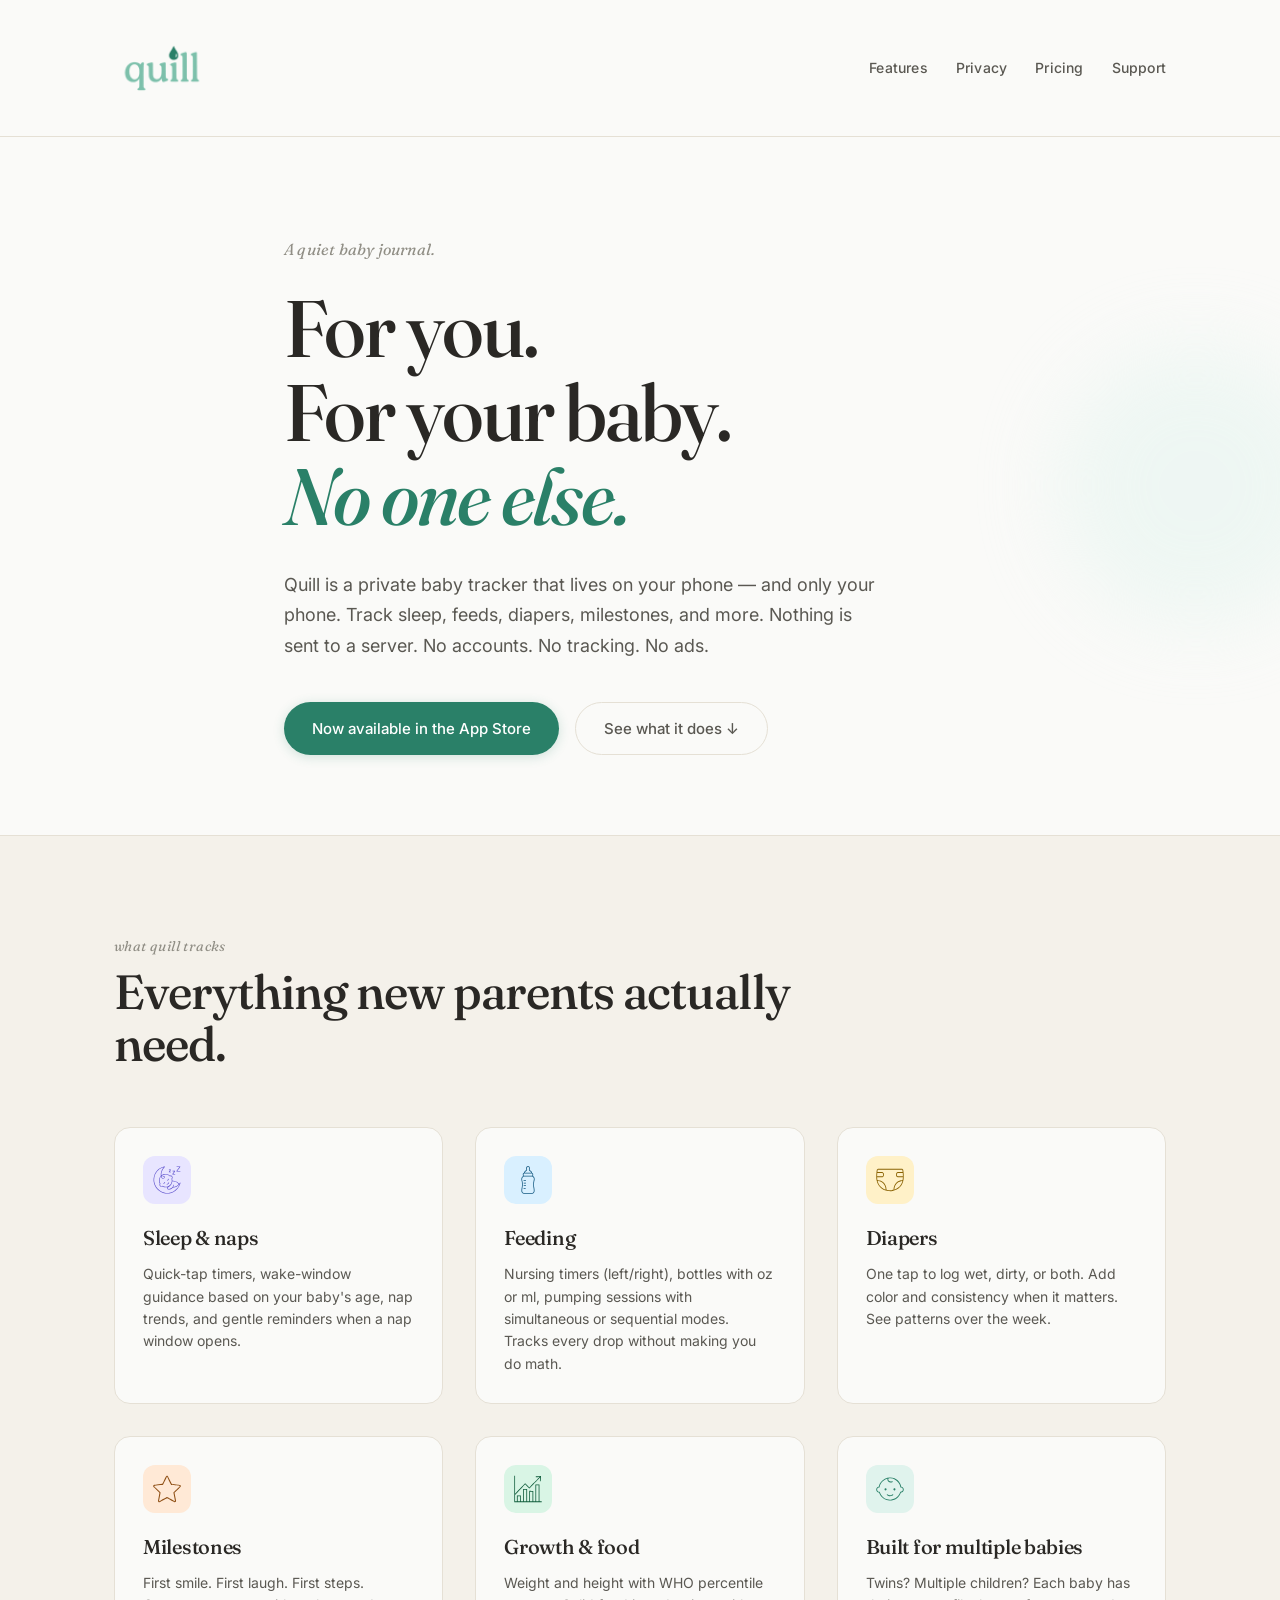
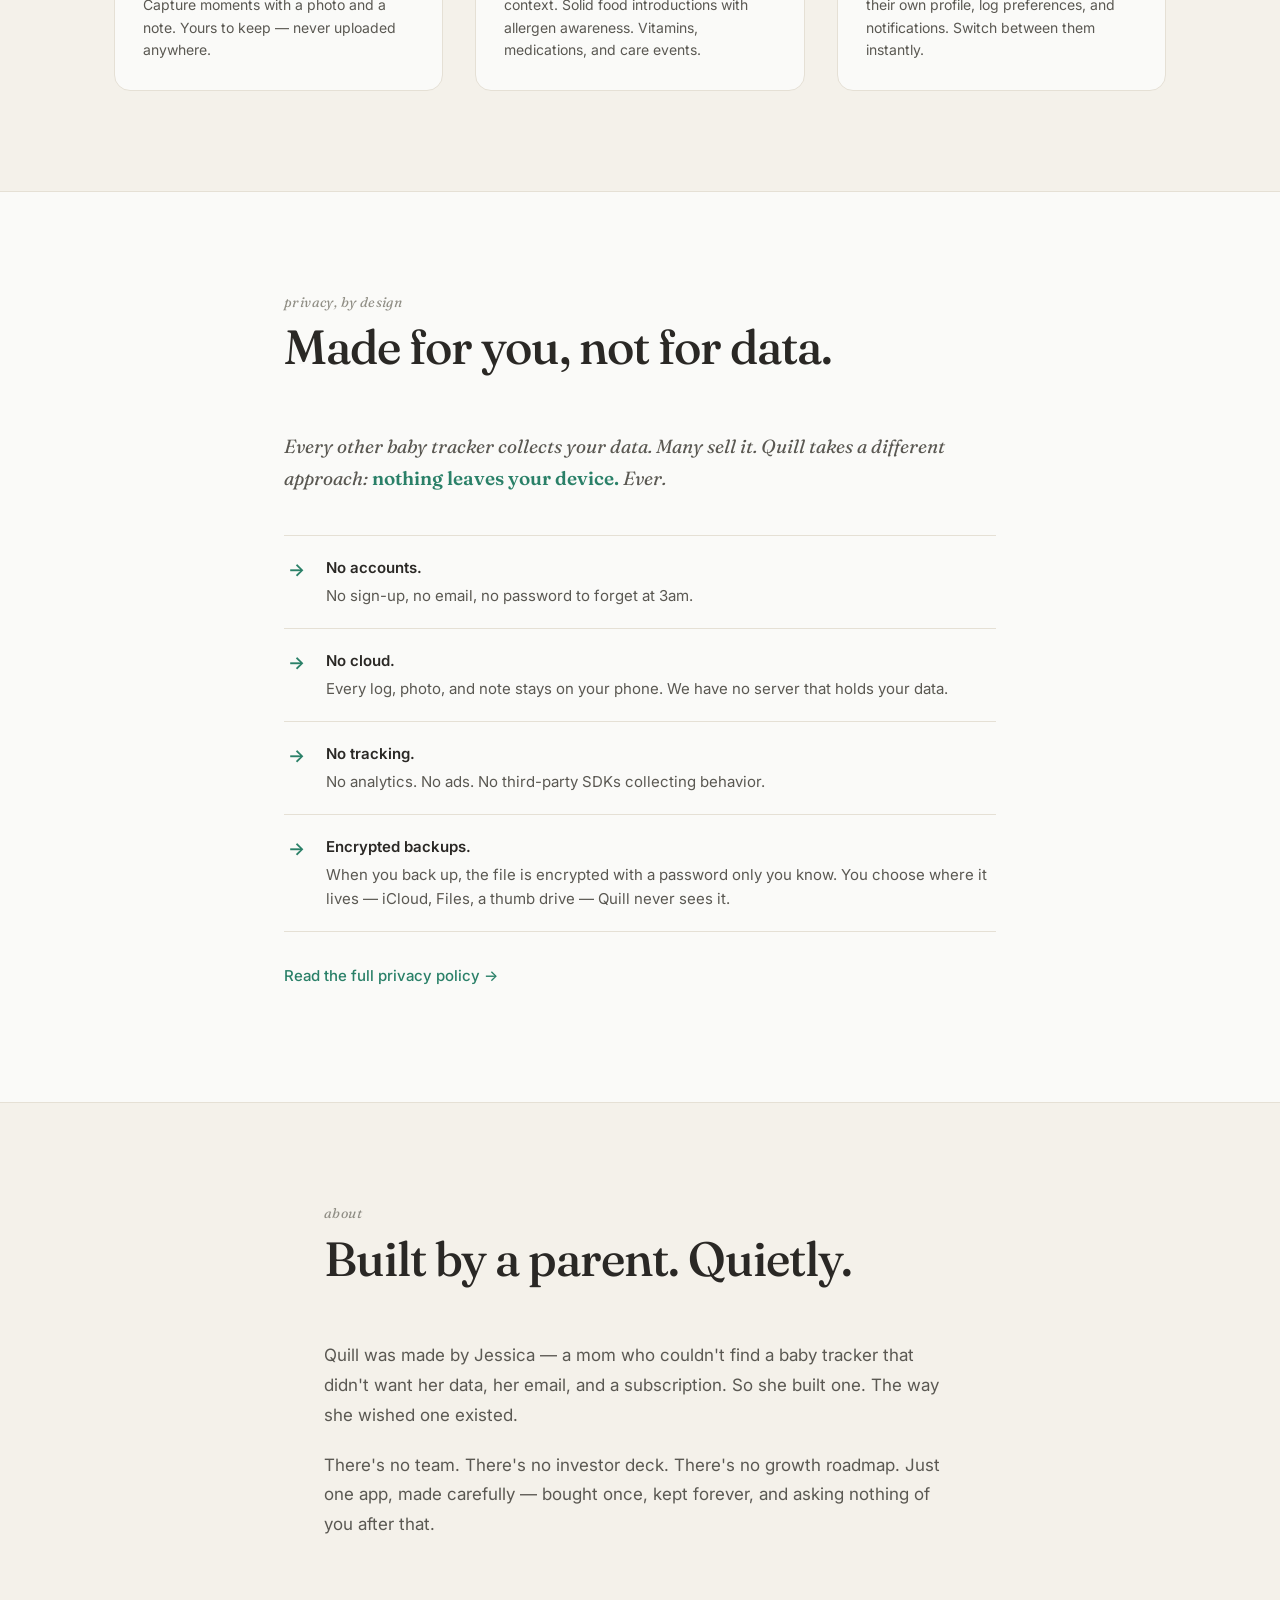
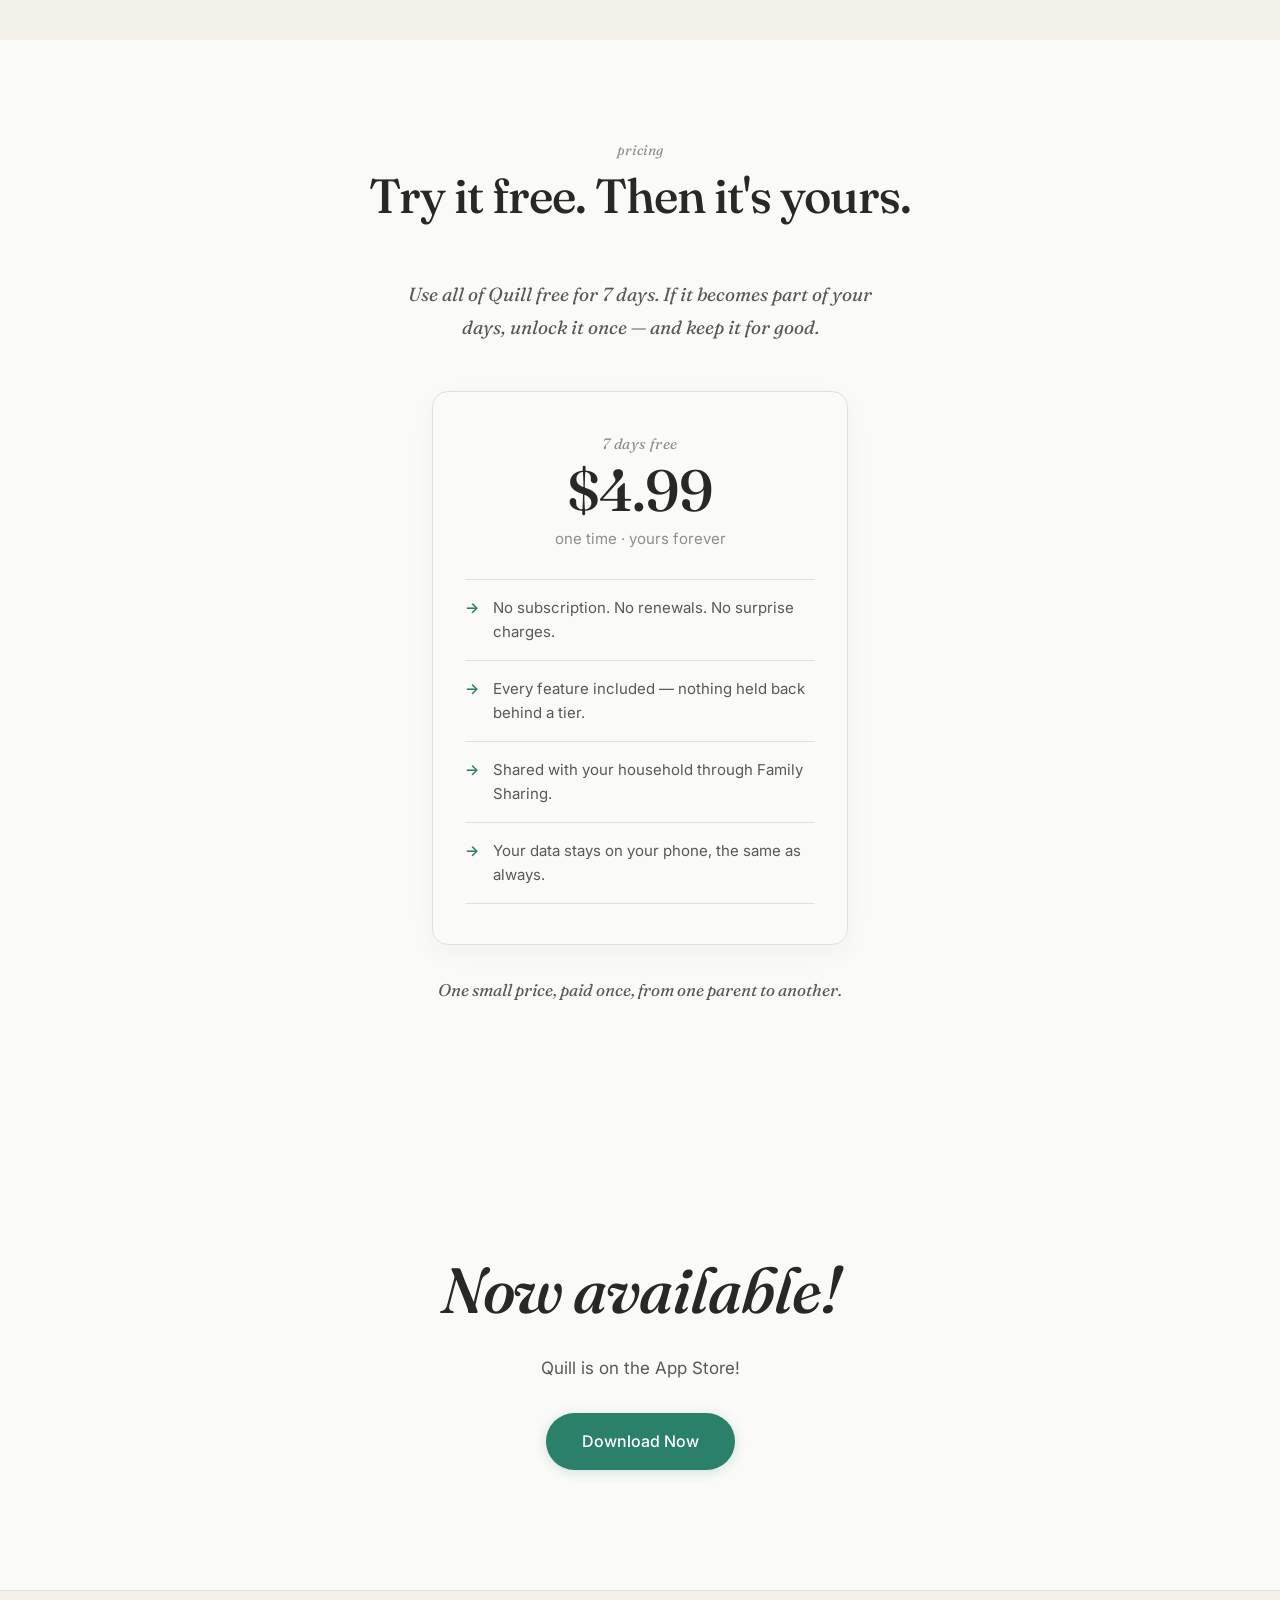
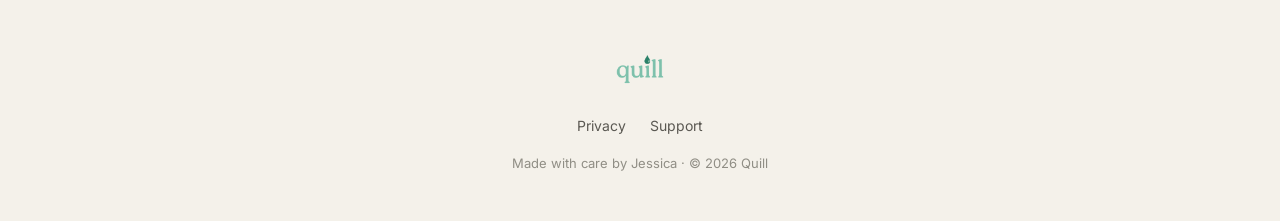
==== commit 4580f4b2: "Update index.html" ====
--- a/index.html
+++ b/index.html
@@ -209,7 +209,7 @@
   <section id="now available" class="cta">
     <div class="container cta-inner">
       <h2>Now available!</h2>
-      <p>Quill has just launched! Check it out in the App Store.</p>
+      <p>Quill is on the App Store!</p>
       <a class="btn btn-primary btn-large" href="https://apps.apple.com/app/quill-baby-tracker/id6774439938" target="_blank">
         Download Now
       </a>
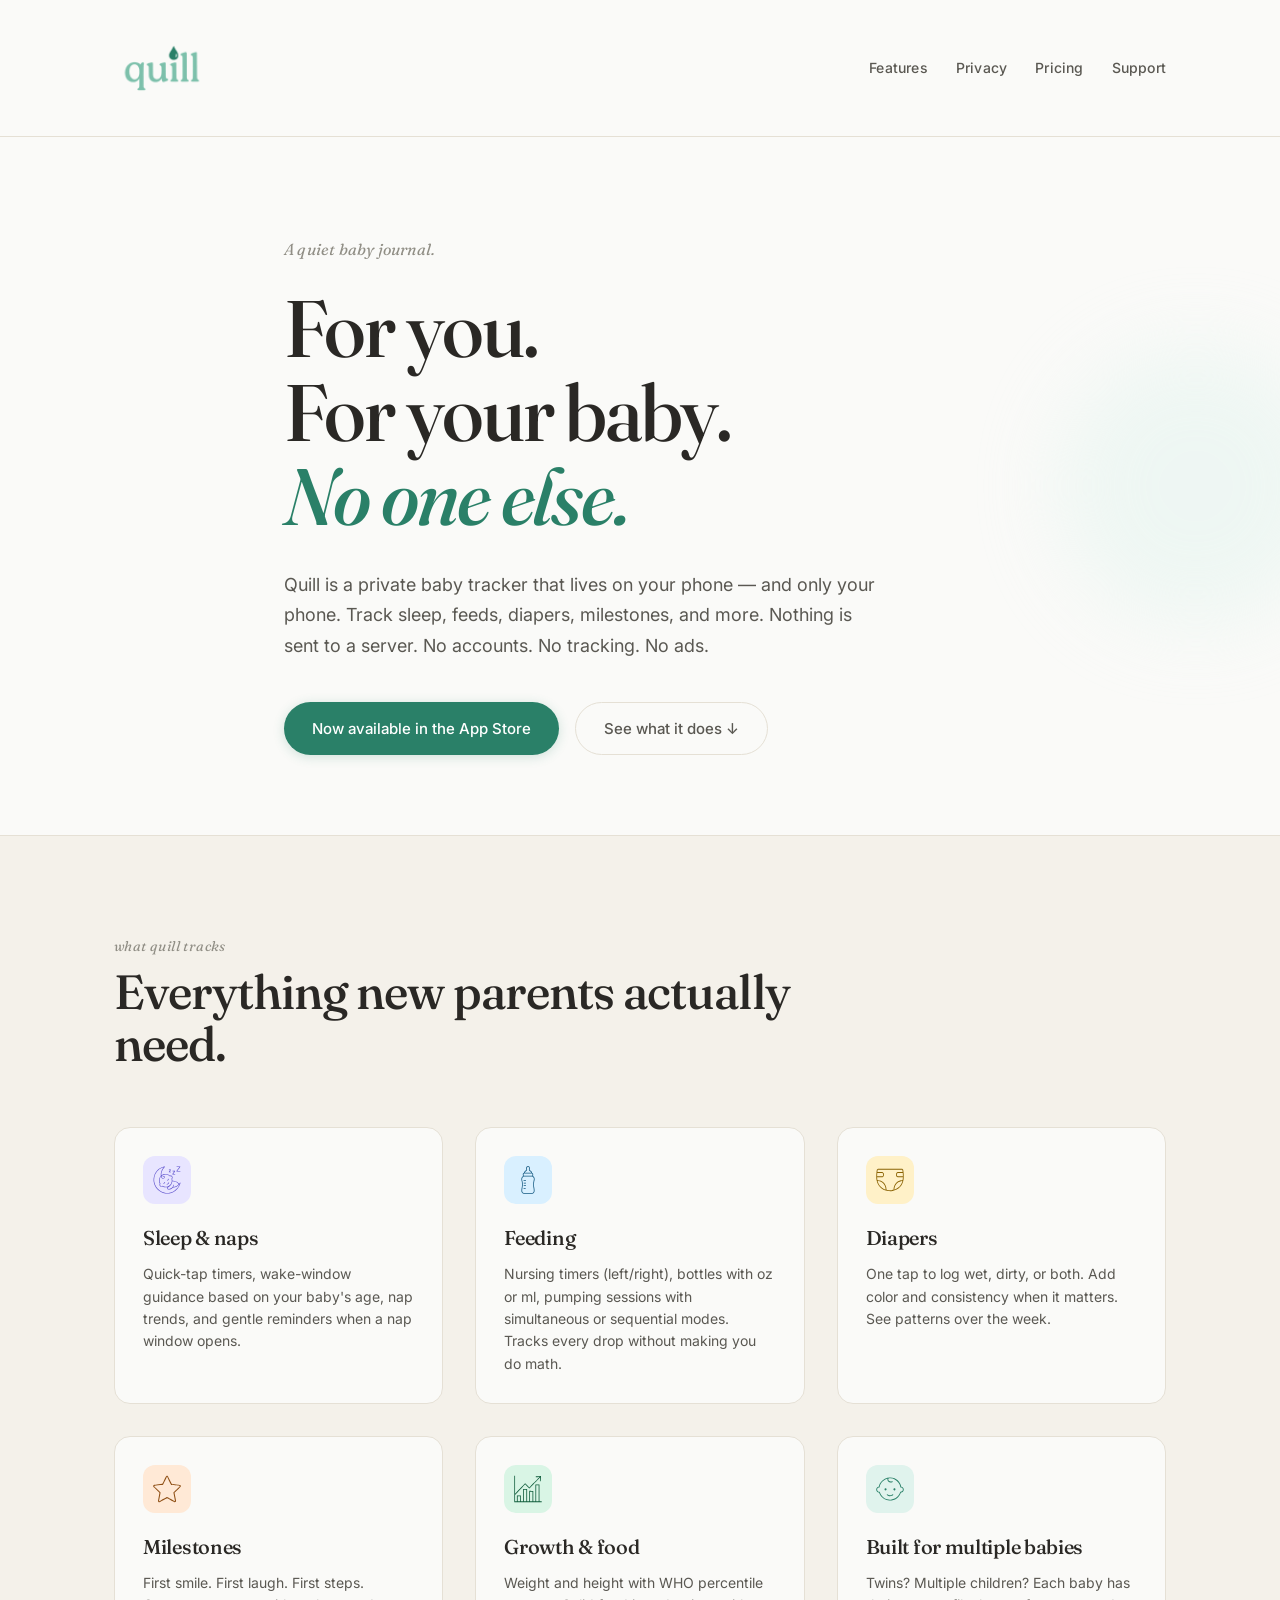
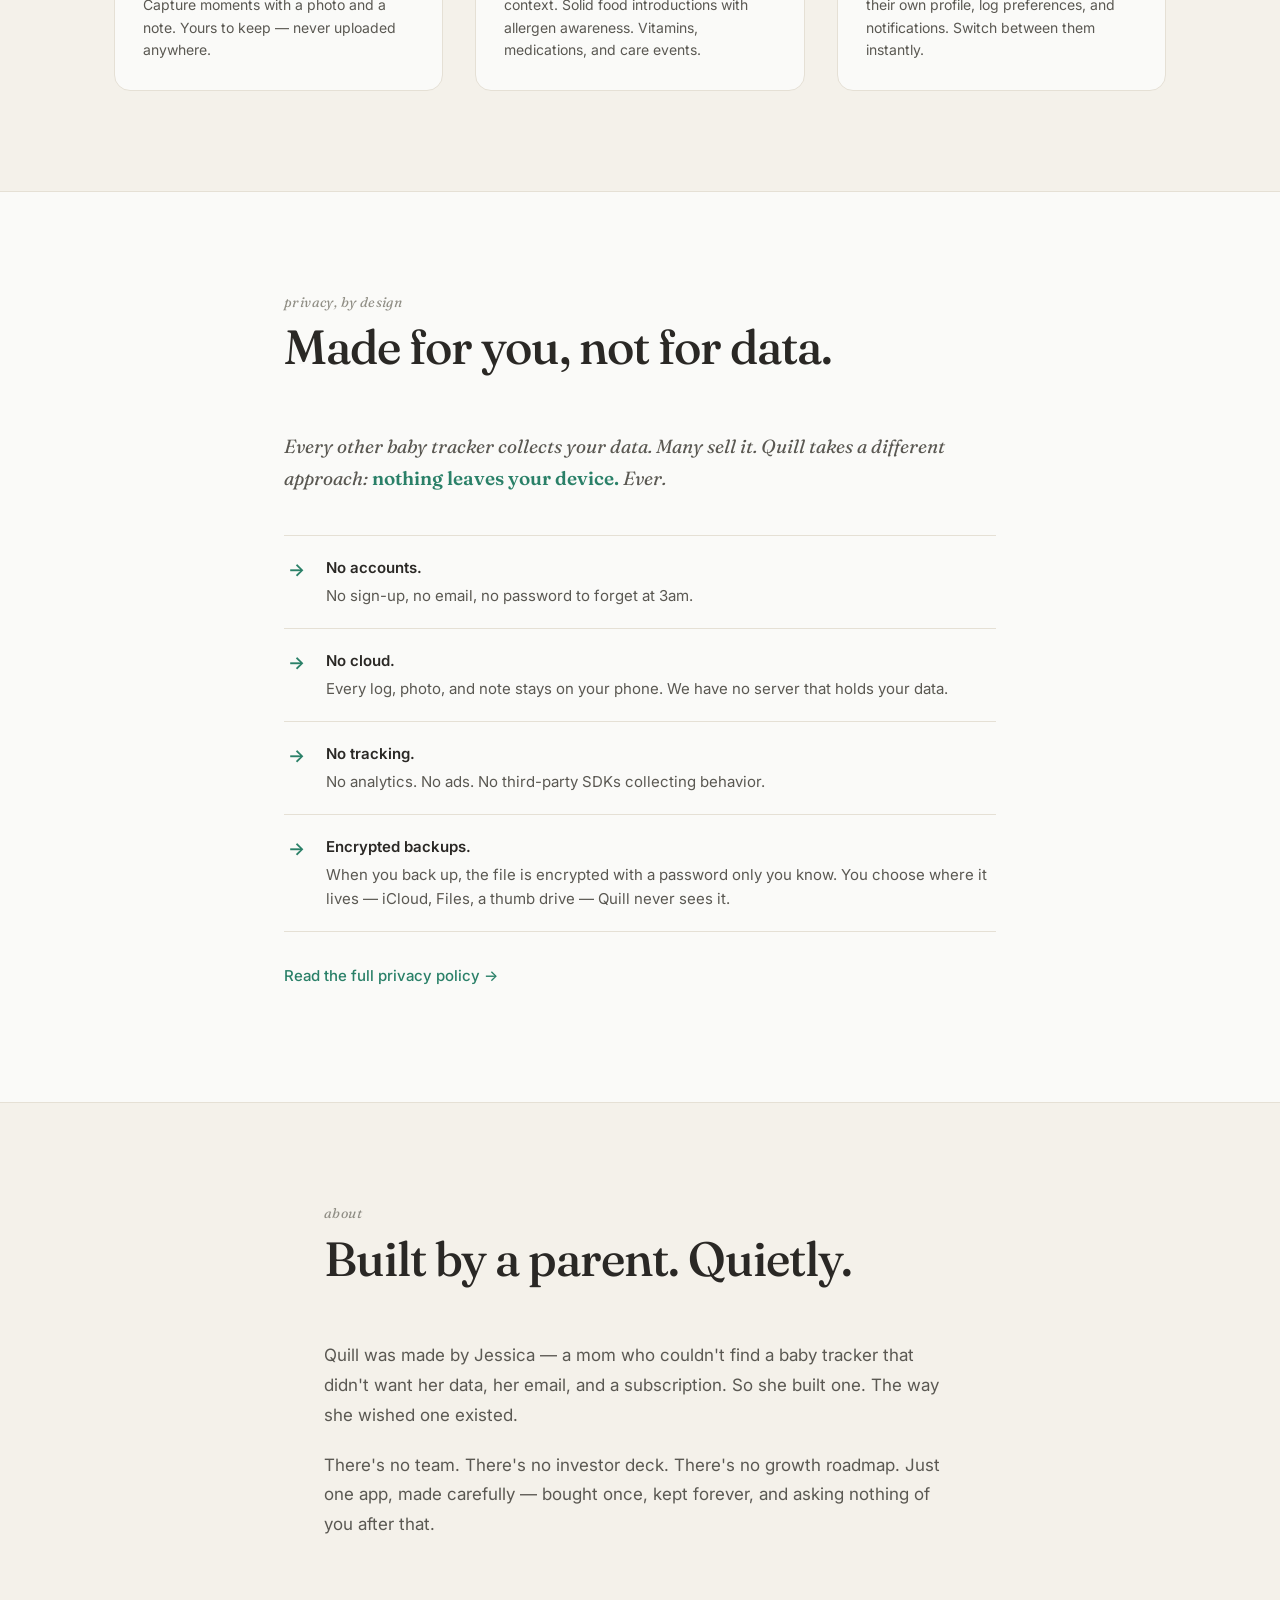
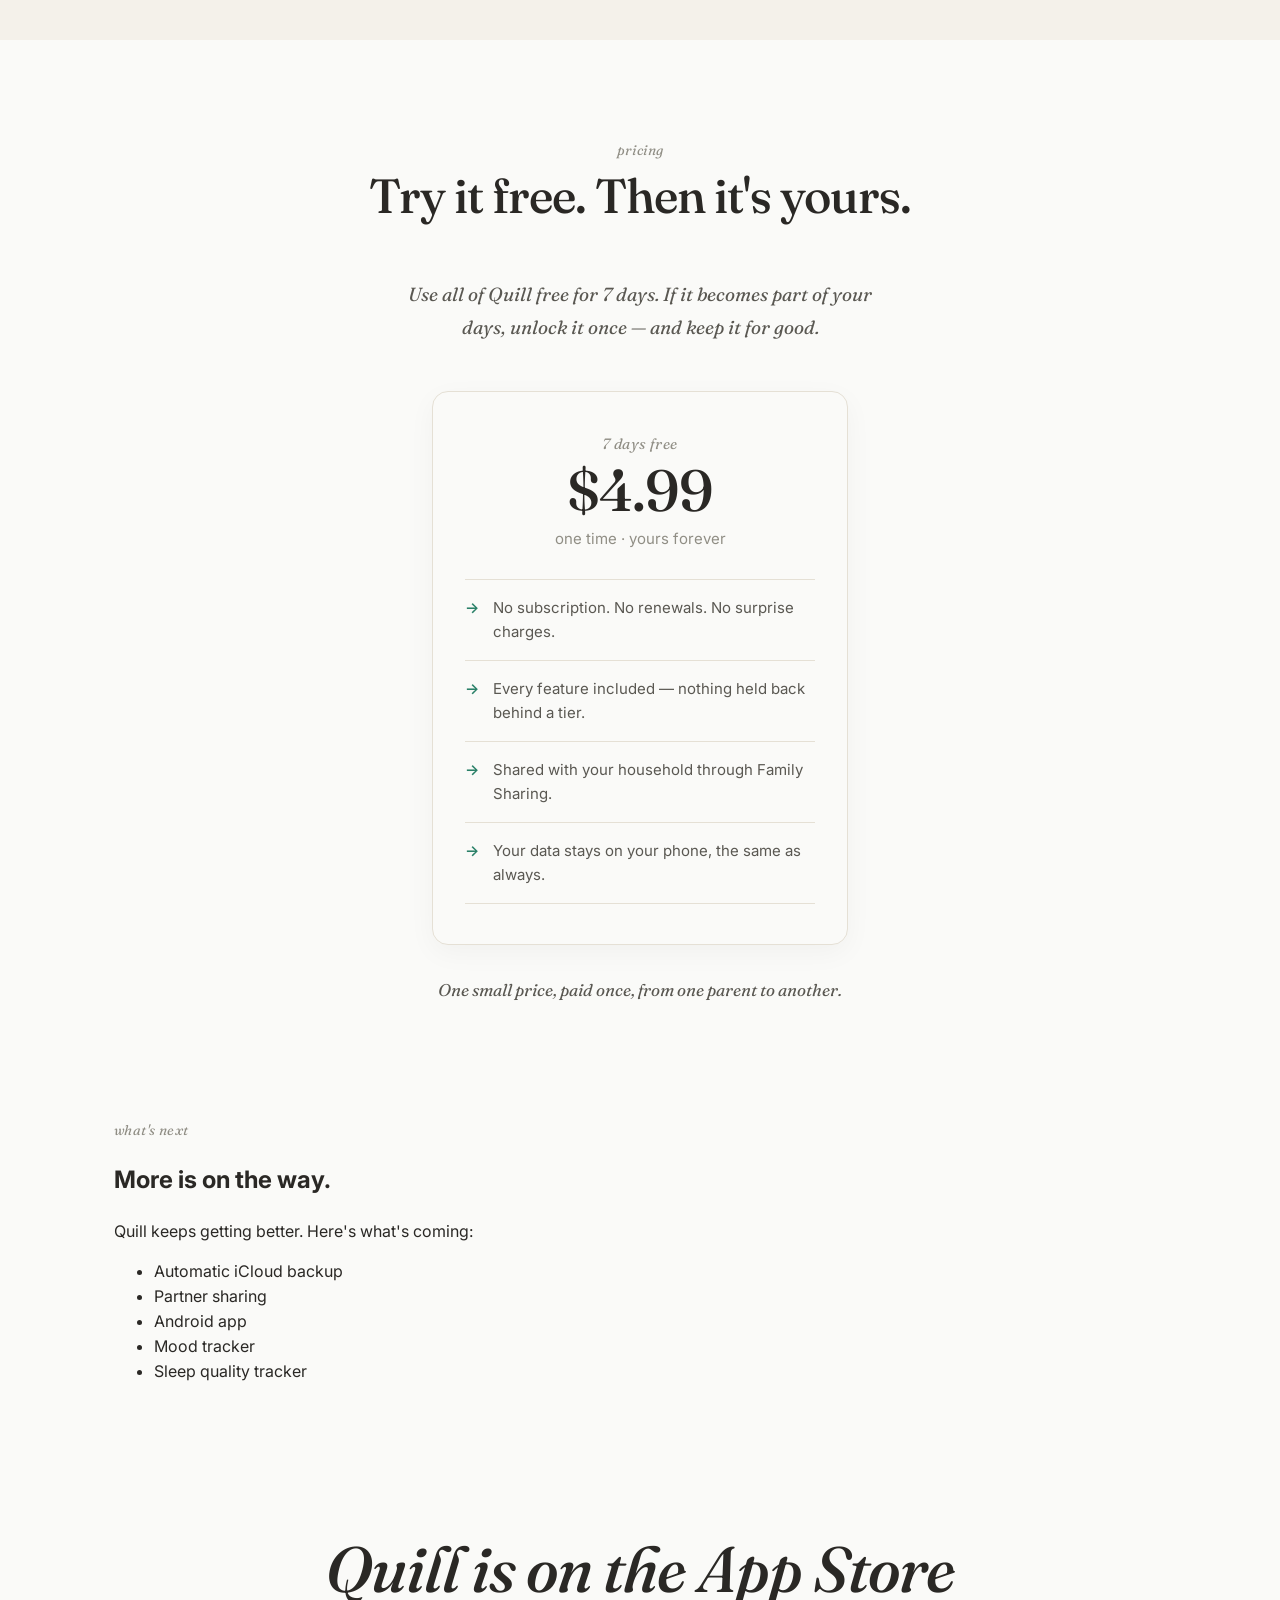
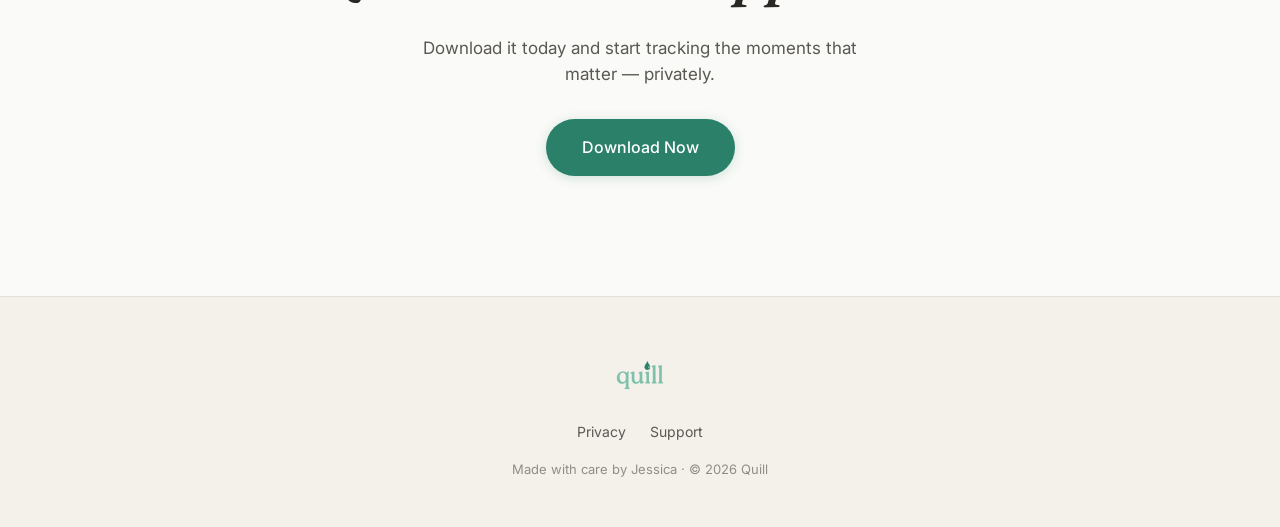
==== commit 943c7cda: "Update index.html" ====
--- a/index.html
+++ b/index.html
@@ -4,6 +4,8 @@
 <meta charset="UTF-8" />
 <meta name="viewport" content="width=device-width, initial-scale=1.0" />
 <title>Quill — A baby journal that stays with you</title>
+<link rel="icon" type="image/png" href="favicon.png" />
+<link rel="apple-touch-icon" href="favicon.png" />
 <meta name="description" content="Quill is a private, on-device baby tracker. No accounts. No cloud. No tracking. Just a quiet space to record the small moments." />
 <meta property="og:title" content="Quill — A baby journal that stays with you" />
 <meta property="og:description" content="Private, on-device baby tracker. No accounts. No cloud. No tracking." />
@@ -112,7 +114,7 @@
 
         <div class="feature">
           <div class="feature-icon" style="background:#E0F3ED; color:#2A8068">
-            <svg viewBox="0 0 200 200" xmlns="http://www.w3.org/2000/svg" aria-hidden="true"><path style="fill:currentColor" d="M 94.534637,182.57158 C 81.220949,181.42074 69.532497,177.76627 58.615253,171.34113 42.87568,162.07789 30.334512,147.41061 23.617232,130.40983 l -1.702478,-4.3088 -2.582058,-0.43611 c -4.845325,-0.81843 -8.586202,-2.85796 -12.0670628,-6.57901 -2.0068034,-2.14528 -3.9496,-5.49242 -4.8587348,-8.37085 -0.7074321,-2.23982 -0.9359412,-7.38034 -0.4548602,-10.23251 0.6256904,-3.709523 2.8264569,-7.831693 5.7550304,-10.779543 2.7640054,-2.7822 5.6686544,-4.49137 9.3249914,-5.48706 1.438582,-0.391738 2.648784,-0.741003 2.689339,-0.776132 0.04055,-0.03513 0.302679,-1.171343 0.582499,-2.524931 4.751251,-22.983461 21.269914,-44.099208 42.986505,-54.949489 11.812156,-5.90172 23.588997,-8.656427 36.864887,-8.623025 11.76645,0.0296 21.66692,2.049466 32.23612,6.576699 16.689,7.148603 31.06092,20.364624 39.58783,36.403872 3.5646,6.705065 5.72638,12.35799 7.43845,19.451023 l 0.90593,3.753229 2.31872,0.554284 c 5.48917,1.31218 10.73876,5.51119 13.3083,10.64496 1.87508,3.74632 2.52935,6.894943 2.31166,11.124773 -0.2847,5.53182 -1.96471,9.43015 -5.82959,13.52713 -3.33866,3.53915 -6.99695,5.4743 -11.92763,6.30942 l -2.47222,0.41875 -1.24131,3.28505 c -4.10608,10.86667 -10.41446,20.55481 -18.9365,29.08185 -12.69279,12.70026 -28.86547,20.89929 -46.27831,23.46163 -3.48145,0.51231 -13.954032,0.90347 -17.042103,0.63654 z m 11.395213,-6.42938 c 14.84303,-1.20529 29.48098,-7.09421 41.33977,-16.63122 3.22584,-2.59426 8.62007,-7.92565 11.15911,-11.02912 2.74065,-3.3499 7.15263,-10.07973 9.07844,-13.84786 1.74169,-3.40786 4.3893,-9.86518 5.03164,-12.27174 0.56437,-2.11442 1.59915,-2.7454 4.50234,-2.7454 5.83117,0 10.99619,-3.2433 13.42266,-8.42854 4.45536,-9.52089 -1.40505,-20.143433 -11.75327,-21.303933 -3.04167,-0.34111 -4.00042,-1.02958 -4.34249,-3.1183 -3.91114,-23.882013 -19.10183,-44.430937 -40.81945,-55.217745 -9.92351,-4.928857 -18.84324,-7.254596 -30.58298,-7.97424 -4.502609,-0.276008 -10.817369,0.279683 -12.172591,1.071176 -0.574238,0.335374 -1.467968,1.295406 -1.986062,2.133405 -2.966985,4.798985 -0.08001,12.562475 6.290084,16.91497 5.739689,3.921751 12.583489,4.480052 18.867939,1.539203 2.60219,-1.21771 3.80581,-1.26732 4.8723,-0.200825 1.17639,1.176388 1.37983,2.408522 0.62862,3.807297 -0.50923,0.948229 -1.10786,1.378096 -3.1187,2.239487 -3.99859,1.712889 -6.32006,2.191734 -10.57126,2.180517 -4.20857,-0.01111 -5.922586,-0.328978 -9.501753,-1.762146 -6.303086,-2.523877 -11.572462,-7.881699 -13.893353,-14.126548 -0.663769,-1.786014 -0.83609,-2.885942 -0.867175,-5.535205 -0.02134,-1.818448 0.07954,-3.864201 0.224161,-4.546119 0.243815,-1.149617 0.207721,-1.239541 -0.49594,-1.235595 -1.576034,0.0089 -9.874542,3.086364 -14.645219,5.43122 -14.956019,7.351104 -26.78913,19.173025 -34.272155,34.239742 -3.241465,6.526539 -4.994844,12.07702 -6.757788,21.392396 -0.07579,0.40051 -0.474671,1.11983 -0.886382,1.59848 -0.634685,0.73787 -1.145987,0.91483 -3.36084,1.16322 -10.280115,1.15286 -16.3422486,11.778763 -11.9710592,20.983243 2.6090972,5.49402 7.6026912,8.75276 13.4175242,8.75608 3.370029,0.002 4.007851,0.54286 5.327158,4.518 7.833403,23.60243 27.731114,42.69788 51.397988,49.32564 9.200998,2.57669 17.435573,3.41155 26.438733,2.68046 z M 95.361204,151.0219 c -2.914099,-0.37238 -7.263046,-1.62865 -10.191336,-2.94394 -2.589401,-1.16308 -6.900281,-4.04783 -7.846424,-5.25066 -1.578451,-2.00666 -0.232165,-5.02597 2.241047,-5.02597 0.986162,0 1.694493,0.32781 3.239399,1.49917 5.469945,4.14735 13.560721,6.33439 20.20663,5.4621 5.80493,-0.76191 9.76137,-2.26728 13.83435,-5.26378 1.77847,-1.30843 2.58278,-1.69749 3.50915,-1.69749 2.52202,0 3.87586,3.02576 2.2683,5.06947 -1.10401,1.40351 -6.32698,4.69717 -9.21433,5.81064 -5.64594,2.17731 -12.43416,3.05766 -18.046786,2.34046 z M 66.596671,110.06246 c -3.707966,-0.9487 -5.785969,-3.72881 -5.785969,-7.74088 0,-2.724603 0.952082,-4.592033 3.143825,-6.166373 1.37122,-0.98494 1.930701,-1.17363 3.79184,-1.27879 3.45281,-0.19509 5.882793,1.19005 7.292457,4.15686 1.784148,3.754953 0.272927,8.502483 -3.284129,10.317153 -1.445552,0.73748 -3.792388,1.06142 -5.158024,0.71203 z m 62.914379,-0.0978 c -1.37854,-0.36655 -4.01477,-2.53188 -4.70314,-3.86305 -1.32474,-2.56177 -0.88008,-6.384593 0.99783,-8.578523 4.64433,-5.42585 13.36352,-2.24573 13.36352,4.874023 0,3.53947 -2.18352,6.49813 -5.54152,7.50875 -1.70549,0.51327 -2.3717,0.52278 -4.11669,0.0588 z"/></svg>
+            <svg viewBox="0 0 200 200" xmlns="http://www.w3.org/2000/svg" aria-hidden="true"><path style="fill:currentColor" d="m 94.534637,182.57158 C 81.220949,181.42074 69.532497,177.76627 58.615253,171.34113 42.87568,162.07789 30.334512,147.41061 23.617232,130.40983 l -1.702478,-4.3088 -2.582058,-0.43611 c -4.845325,-0.81843 -8.586202,-2.85796 -12.0670628,-6.57901 -2.0068034,-2.14528 -3.9496,-5.49242 -4.8587348,-8.37085 -0.7074321,-2.23982 -0.9359412,-7.38034 -0.4548602,-10.23251 0.6256904,-3.709523 2.8264569,-7.831693 5.7550304,-10.779543 2.7640054,-2.7822 5.6686544,-4.49137 9.3249914,-5.48706 1.438582,-0.391738 2.648784,-0.741003 2.689339,-0.776132 0.04055,-0.03513 0.302679,-1.171343 0.582499,-2.524931 4.751251,-22.983461 21.269914,-44.099208 42.986505,-54.949489 11.812156,-5.90172 23.588997,-8.656427 36.864887,-8.623025 11.76645,0.0296 21.66692,2.049466 32.23612,6.576699 16.689,7.148603 31.06092,20.364624 39.58783,36.403872 3.5646,6.705065 5.72638,12.35799 7.43845,19.451023 l 0.90593,3.753229 2.31872,0.554284 c 5.48917,1.31218 10.73876,5.51119 13.3083,10.64496 1.87508,3.74632 2.52935,6.894943 2.31166,11.124773 -0.2847,5.53182 -1.96471,9.43015 -5.82959,13.52713 -3.33866,3.53915 -6.99695,5.4743 -11.92763,6.30942 l -2.47222,0.41875 -1.24131,3.28505 c -4.10608,10.86667 -10.41446,20.55481 -18.9365,29.08185 -12.69279,12.70026 -28.86547,20.89929 -46.27831,23.46163 -3.48145,0.51231 -13.954032,0.90347 -17.042103,0.63654 z m 11.395213,-6.42938 c 14.84303,-1.20529 29.48098,-7.09421 41.33977,-16.63122 3.22584,-2.59426 8.62007,-7.92565 11.15911,-11.02912 2.74065,-3.3499 7.15263,-10.07973 9.07844,-13.84786 1.74169,-3.40786 4.3893,-9.86518 5.03164,-12.27174 0.56437,-2.11442 1.59915,-2.7454 4.50234,-2.7454 5.83117,0 10.99619,-3.2433 13.42266,-8.42854 4.45536,-9.52089 -1.40505,-20.143433 -11.75327,-21.303933 -3.04167,-0.34111 -4.00042,-1.02958 -4.34249,-3.1183 -3.91114,-23.882013 -19.10183,-44.430937 -40.81945,-55.217745 -9.92351,-4.928857 -18.84324,-7.254596 -30.58298,-7.97424 -4.502609,-0.276008 -10.817369,0.279683 -12.172591,1.071176 -0.574238,0.335374 -1.467968,1.295406 -1.986062,2.133405 -2.966985,4.798985 -0.08001,12.562475 6.290084,16.91497 5.739689,3.921751 12.583489,4.480052 18.867939,1.539203 2.60219,-1.21771 3.80581,-1.26732 4.8723,-0.200825 1.17639,1.176388 1.37983,2.408522 0.62862,3.807297 -0.50923,0.948229 -1.10786,1.378096 -3.1187,2.239487 -3.99859,1.712889 -6.32006,2.191734 -10.57126,2.180517 -4.20857,-0.01111 -5.922586,-0.328978 -9.501753,-1.762146 -6.303086,-2.523877 -11.572462,-7.881699 -13.893353,-14.126548 -0.663769,-1.786014 -0.83609,-2.885942 -0.867175,-5.535205 -0.02134,-1.818448 0.07954,-3.864201 0.224161,-4.546119 0.243815,-1.149617 0.207721,-1.239541 -0.49594,-1.235595 -1.576034,0.0089 -9.874542,3.086364 -14.645219,5.43122 -14.956019,7.351104 -26.78913,19.173025 -34.272155,34.239742 -3.241465,6.526539 -4.994844,12.07702 -6.757788,21.392396 -0.07579,0.40051 -0.474671,1.11983 -0.886382,1.59848 -0.634685,0.73787 -1.145987,0.91483 -3.36084,1.16322 -10.280115,1.15286 -16.3422486,11.778763 -11.9710592,20.983243 2.6090972,5.49402 7.6026912,8.75276 13.4175242,8.75608 3.370029,0.002 4.007851,0.54286 5.327158,4.518 7.833403,23.60243 27.731114,42.69788 51.397988,49.32564 9.200998,2.57669 17.435573,3.41155 26.438733,2.68046 z M 95.361204,151.0219 c -2.914099,-0.37238 -7.263046,-1.62865 -10.191336,-2.94394 -2.589401,-1.16308 -6.900281,-4.04783 -7.846424,-5.25066 -1.578451,-2.00666 -0.232165,-5.02597 2.241047,-5.02597 0.986162,0 1.694493,0.32781 3.239399,1.49917 5.469945,4.14735 13.560721,6.33439 20.20663,5.4621 5.80493,-0.76191 9.76137,-2.26728 13.83435,-5.26378 1.77847,-1.30843 2.58278,-1.69749 3.50915,-1.69749 2.52202,0 3.87586,3.02576 2.2683,5.06947 -1.10401,1.40351 -6.32698,4.69717 -9.21433,5.81064 -5.64594,2.17731 -12.43416,3.05766 -18.046786,2.34046 z M 66.596671,110.06246 c -3.707966,-0.9487 -5.785969,-3.72881 -5.785969,-7.74088 0,-2.724603 0.952082,-4.592033 3.143825,-6.166373 1.37122,-0.98494 1.930701,-1.17363 3.79184,-1.27879 3.45281,-0.19509 5.882793,1.19005 7.292457,4.15686 1.784148,3.754953 0.272927,8.502483 -3.284129,10.317153 -1.445552,0.73748 -3.792388,1.06142 -5.158024,0.71203 z m 62.914379,-0.0978 c -1.37854,-0.36655 -4.01477,-2.53188 -4.70314,-3.86305 -1.32474,-2.56177 -0.88008,-6.384593 0.99783,-8.578523 4.64433,-5.42585 13.36352,-2.24573 13.36352,4.874023 0,3.53947 -2.18352,6.49813 -5.54152,7.50875 -1.70549,0.51327 -2.3717,0.52278 -4.11669,0.0588 z"/></svg>
           </div>
           <h3>Built for multiple babies</h3>
           <p>Twins? Multiple children? Each baby has their own profile, log preferences, and notifications. Switch between them instantly.</p>
@@ -206,10 +208,25 @@
     </div>
   </section>
 
-  <section id="now available" class="cta">
+  <section id="roadmap" class="roadmap">
+    <div class="container roadmap-inner">
+      <p class="section-eyebrow">What's next</p>
+      <h2 class="roadmap-title">More is on the way.</h2>
+      <p class="roadmap-lead">Quill keeps getting better. Here's what's coming:</p>
+      <ul class="roadmap-list">
+        <li>Automatic iCloud backup</li>
+        <li>Partner sharing</li>
+        <li>Android app</li>
+        <li>Mood tracker</li>
+        <li>Sleep quality tracker</li>
+      </ul>
+    </div>
+  </section>
+
+  <section class="cta">
     <div class="container cta-inner">
-      <h2>Now available!</h2>
-      <p>Quill is on the App Store!</p>
+      <h2>Quill is on the App Store</h2>
+      <p>Download it today and start tracking the moments that matter — privately.</p>
       <a class="btn btn-primary btn-large" href="https://apps.apple.com/app/quill-baby-tracker/id6774439938" target="_blank">
         Download Now
       </a>
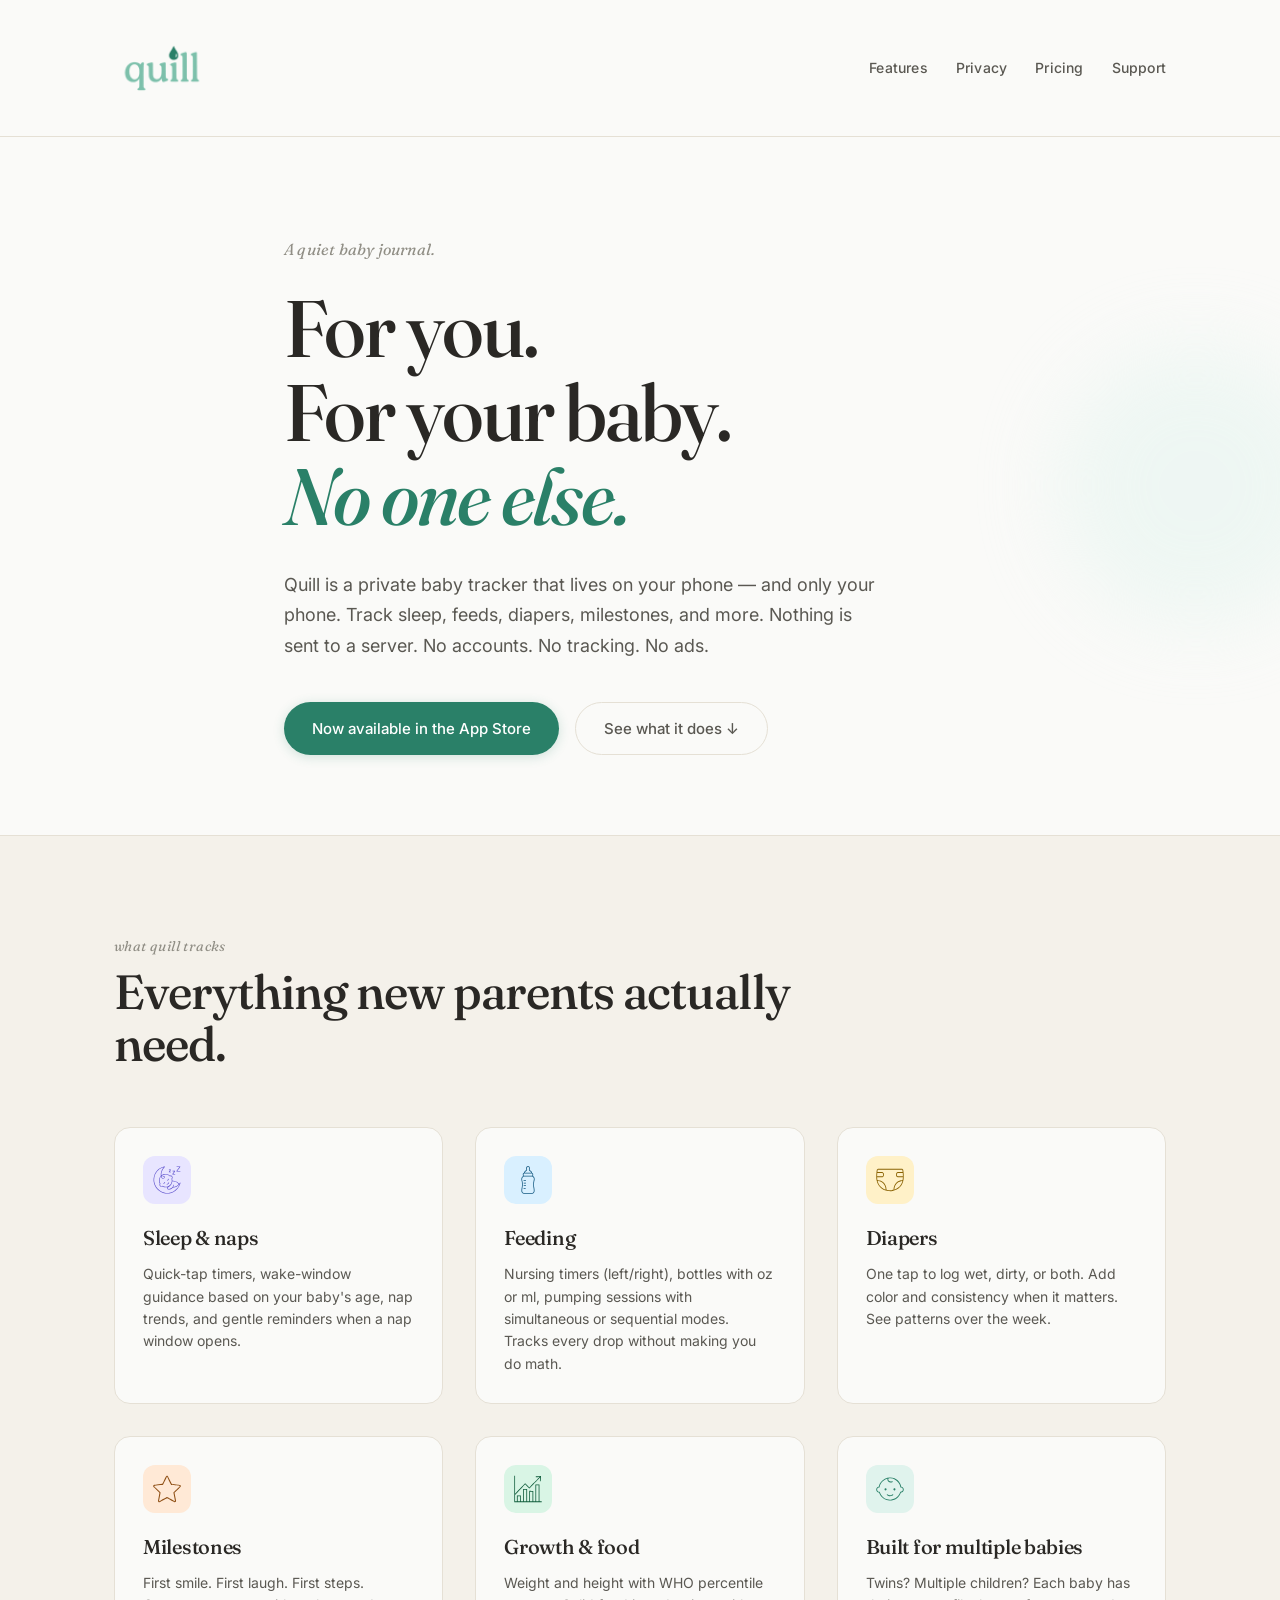
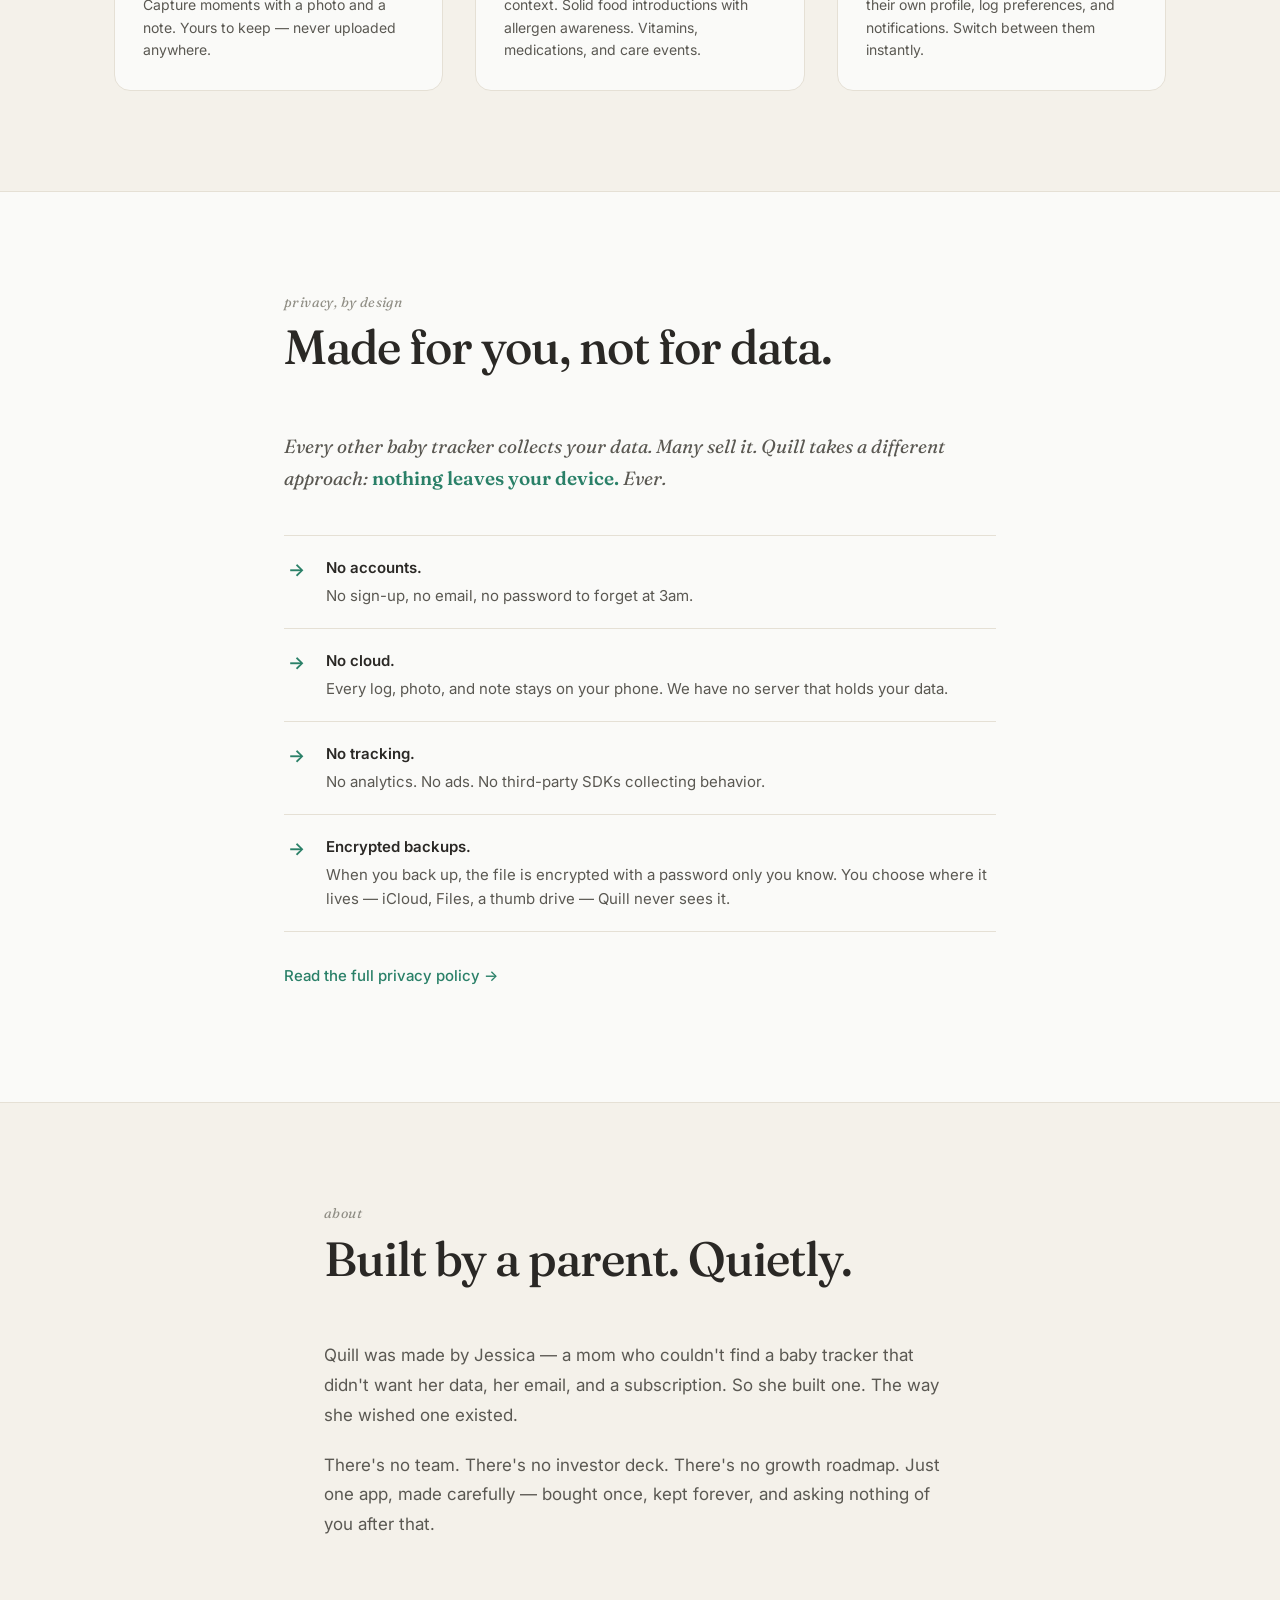
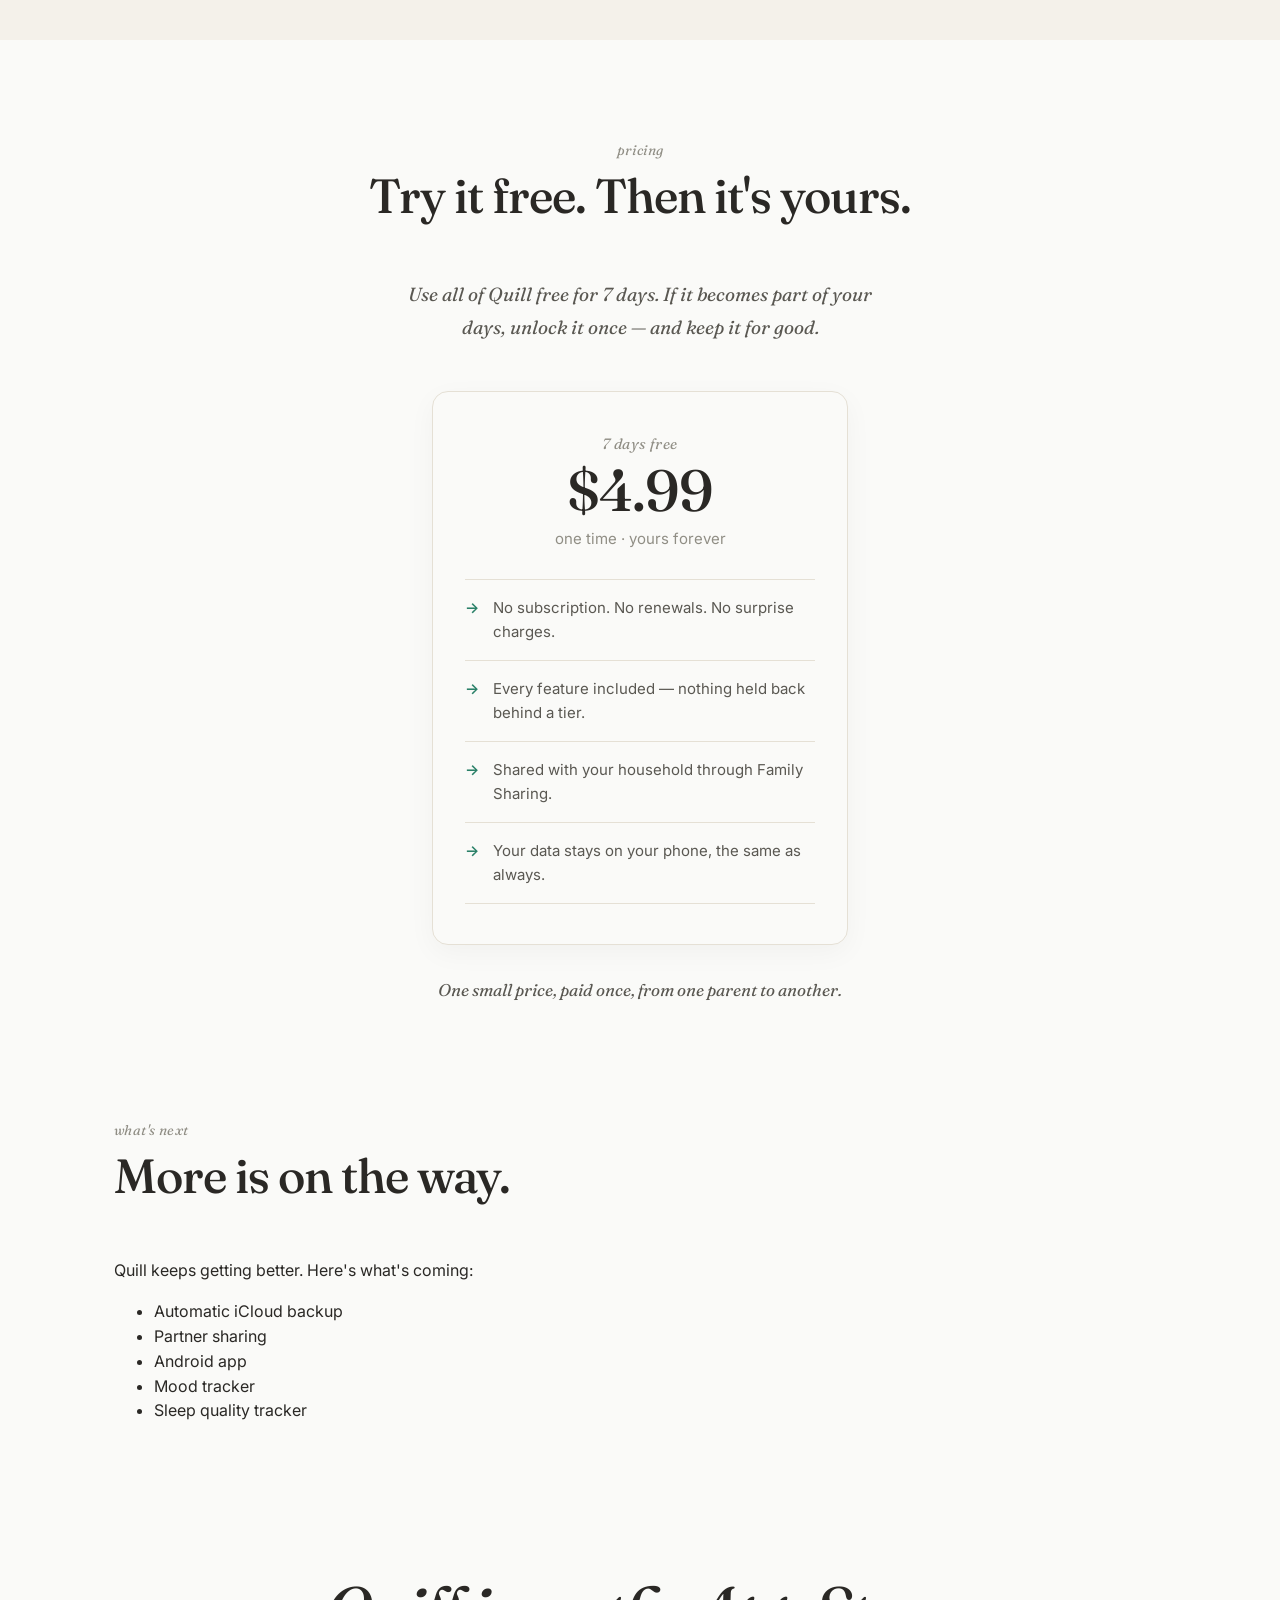
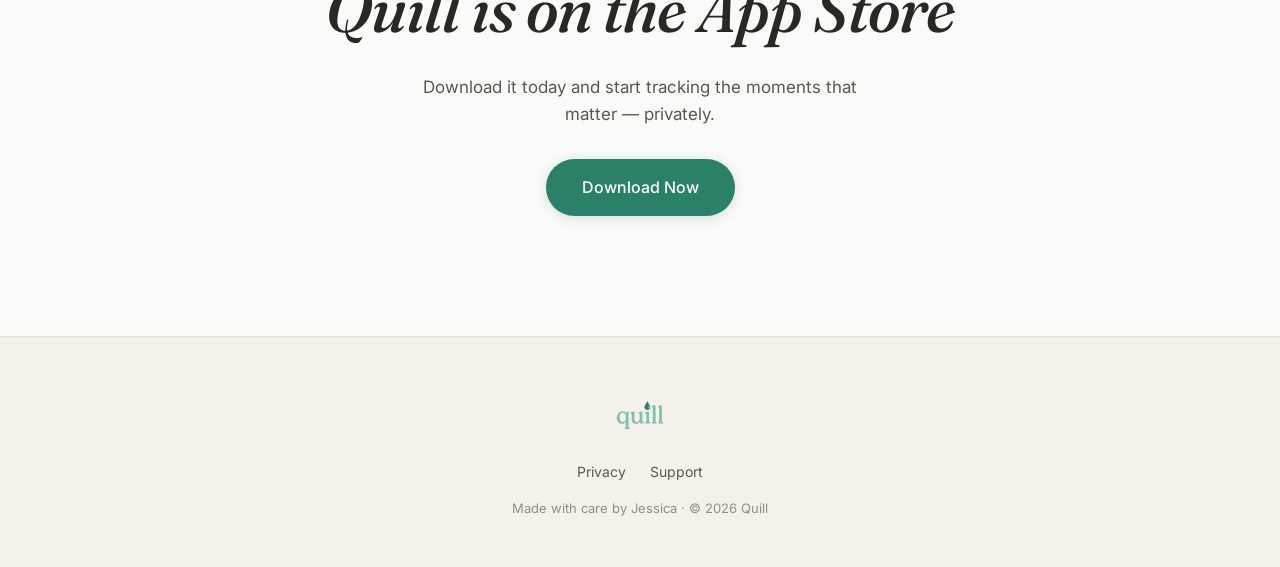
==== commit 4e336bf8: "Update index.html" ====
--- a/index.html
+++ b/index.html
@@ -211,9 +211,9 @@
   <section id="roadmap" class="roadmap">
     <div class="container roadmap-inner">
       <p class="section-eyebrow">What's next</p>
-      <h2 class="roadmap-title">More is on the way.</h2>
-      <p class="roadmap-lead">Quill keeps getting better. Here's what's coming:</p>
-      <ul class="roadmap-list">
+      <h2 class="section-title">More is on the way.</h2>
+      <p class="section-lead">Quill keeps getting better. Here's what's coming:</p>
+      <ul class="section-list">
         <li>Automatic iCloud backup</li>
         <li>Partner sharing</li>
         <li>Android app</li>
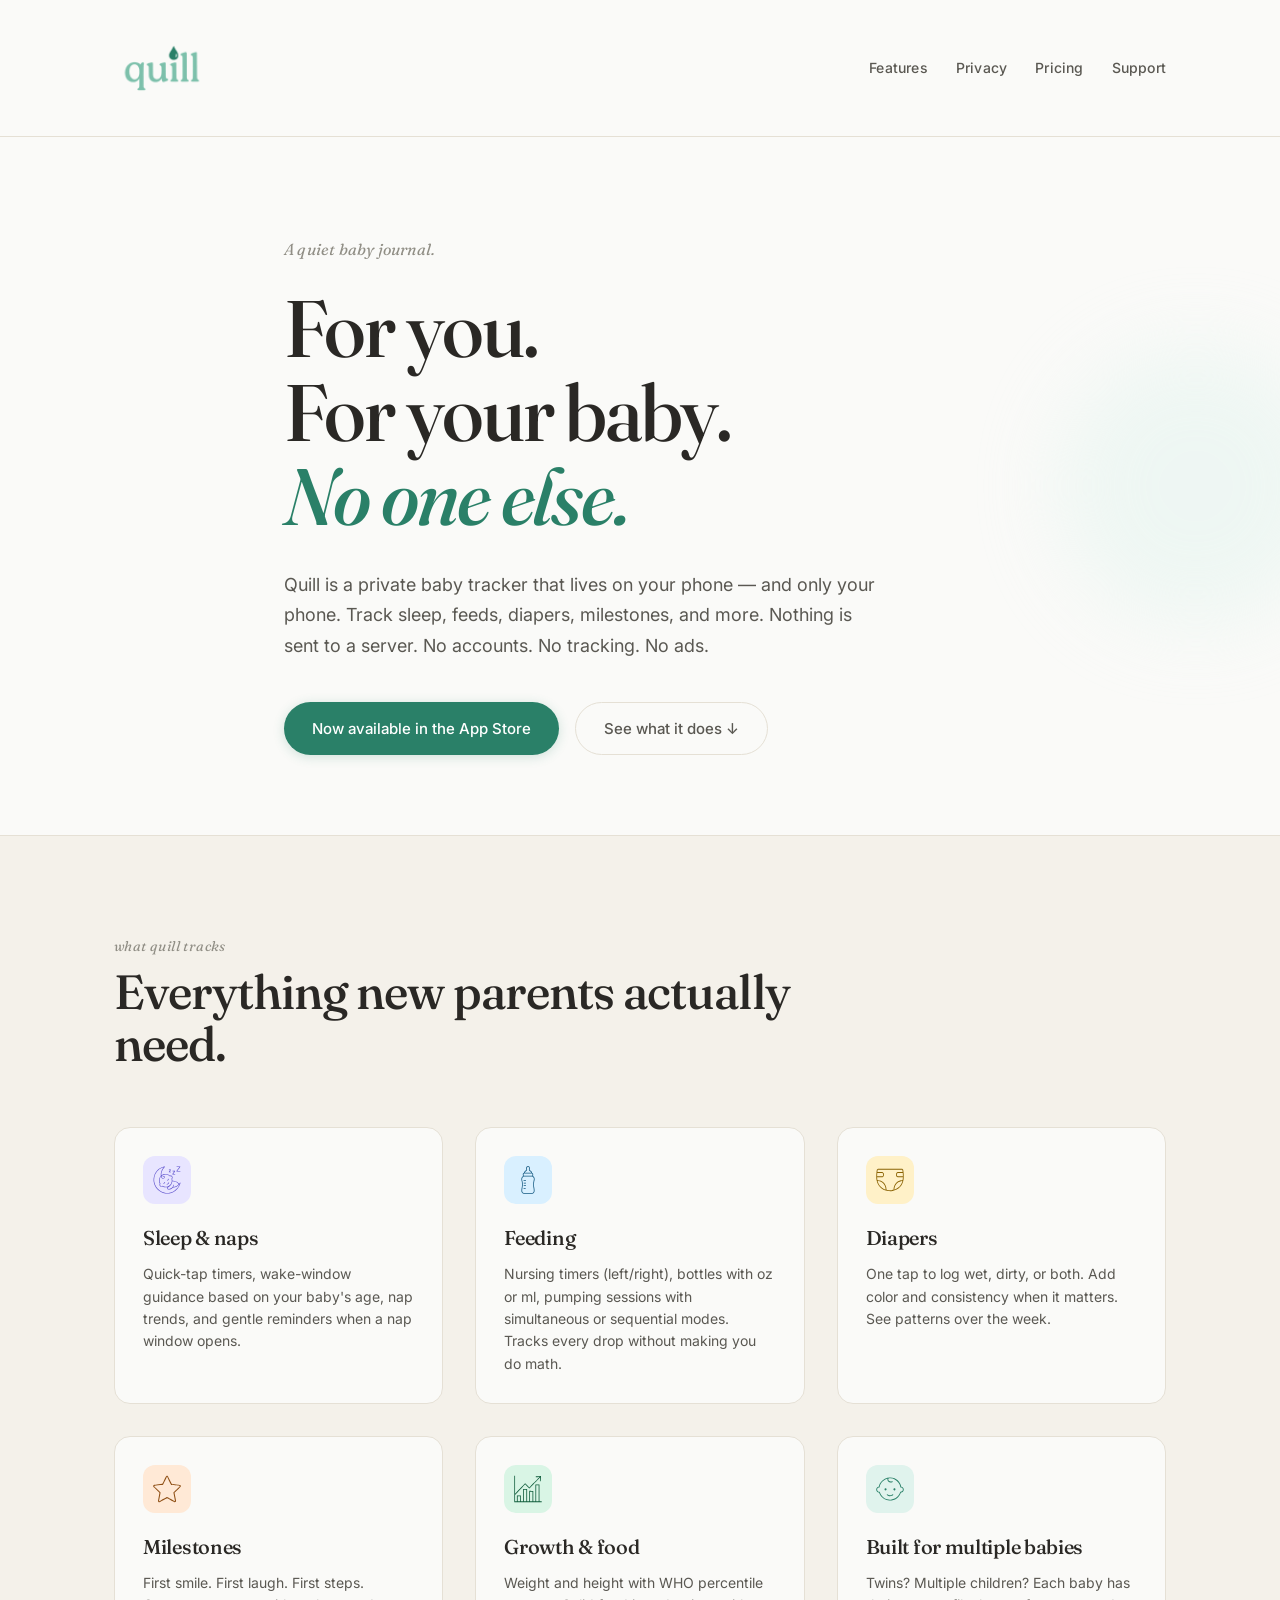
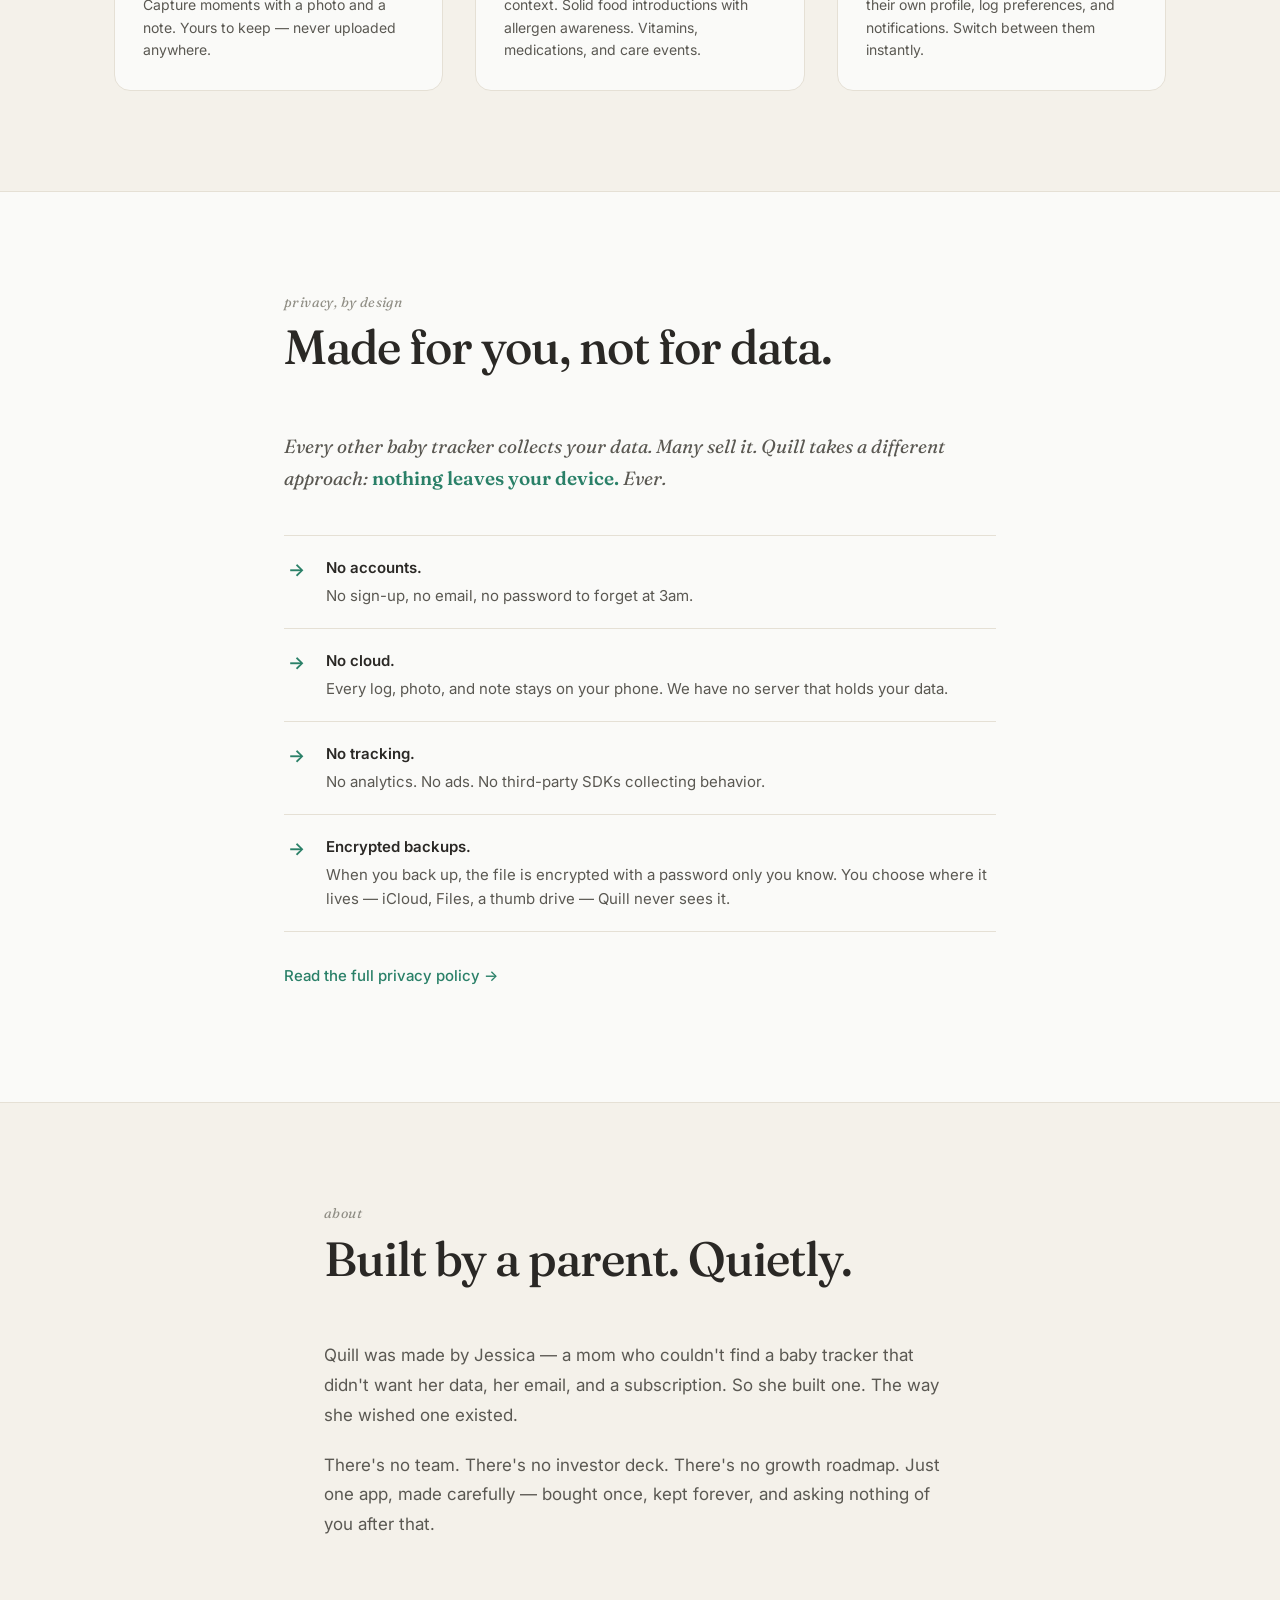
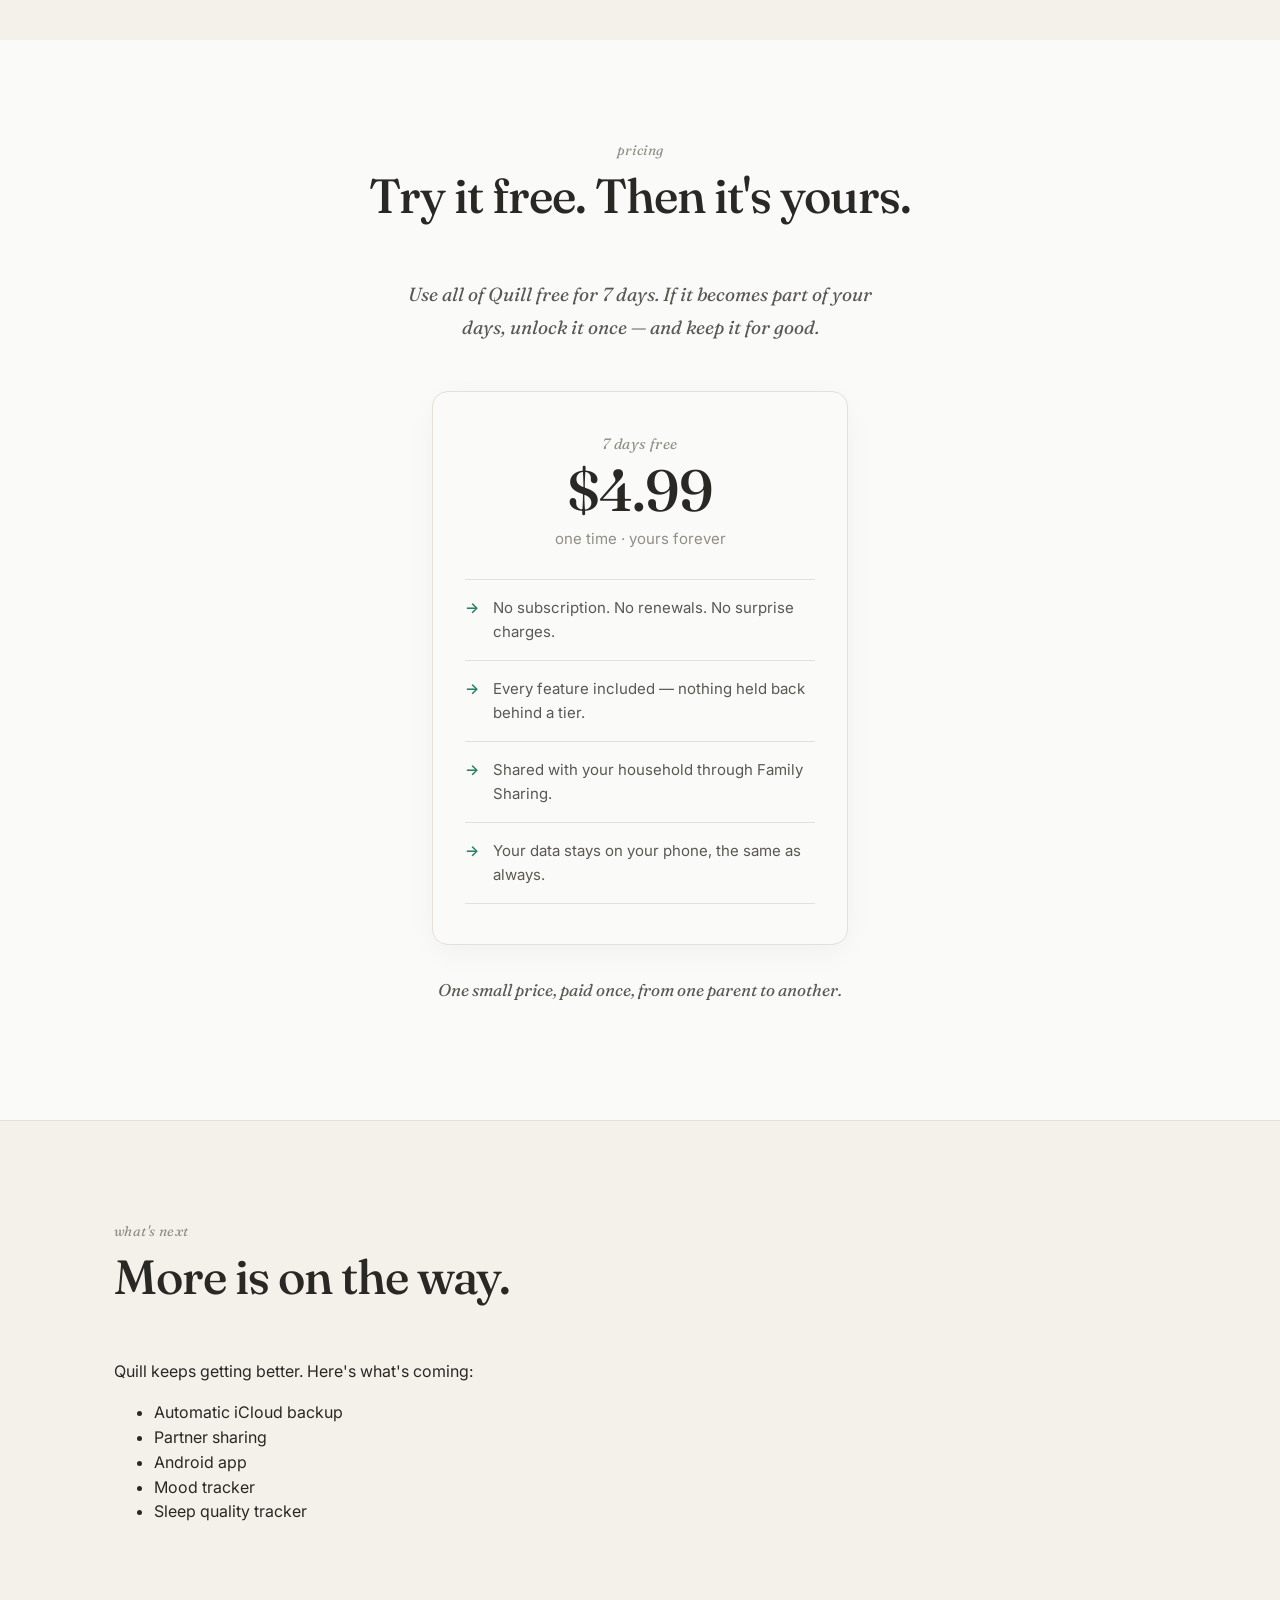
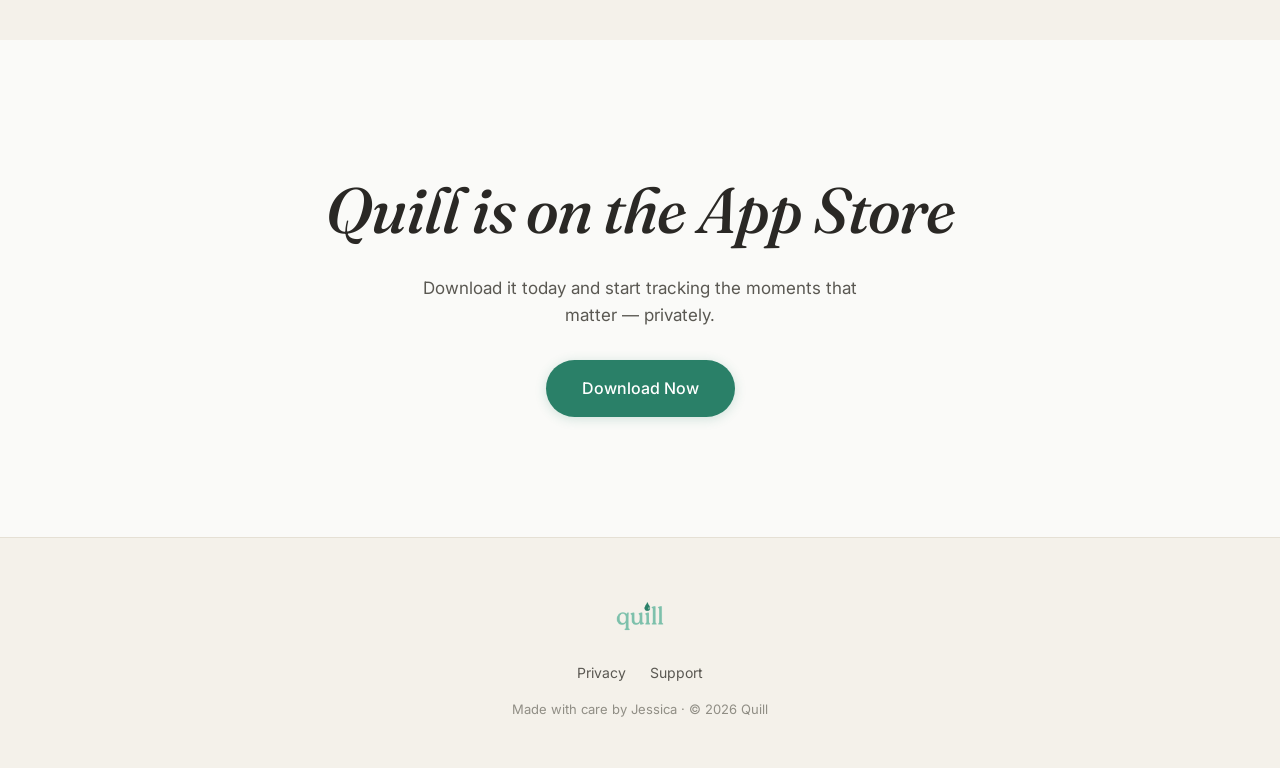
==== commit 70cf95b1: "Update index.html" ====
--- a/index.html
+++ b/index.html
@@ -208,7 +208,7 @@
     </div>
   </section>
 
-  <section id="roadmap" class="roadmap">
+  <section id="roadmap" class="maker">
     <div class="container roadmap-inner">
       <p class="section-eyebrow">What's next</p>
       <h2 class="section-title">More is on the way.</h2>
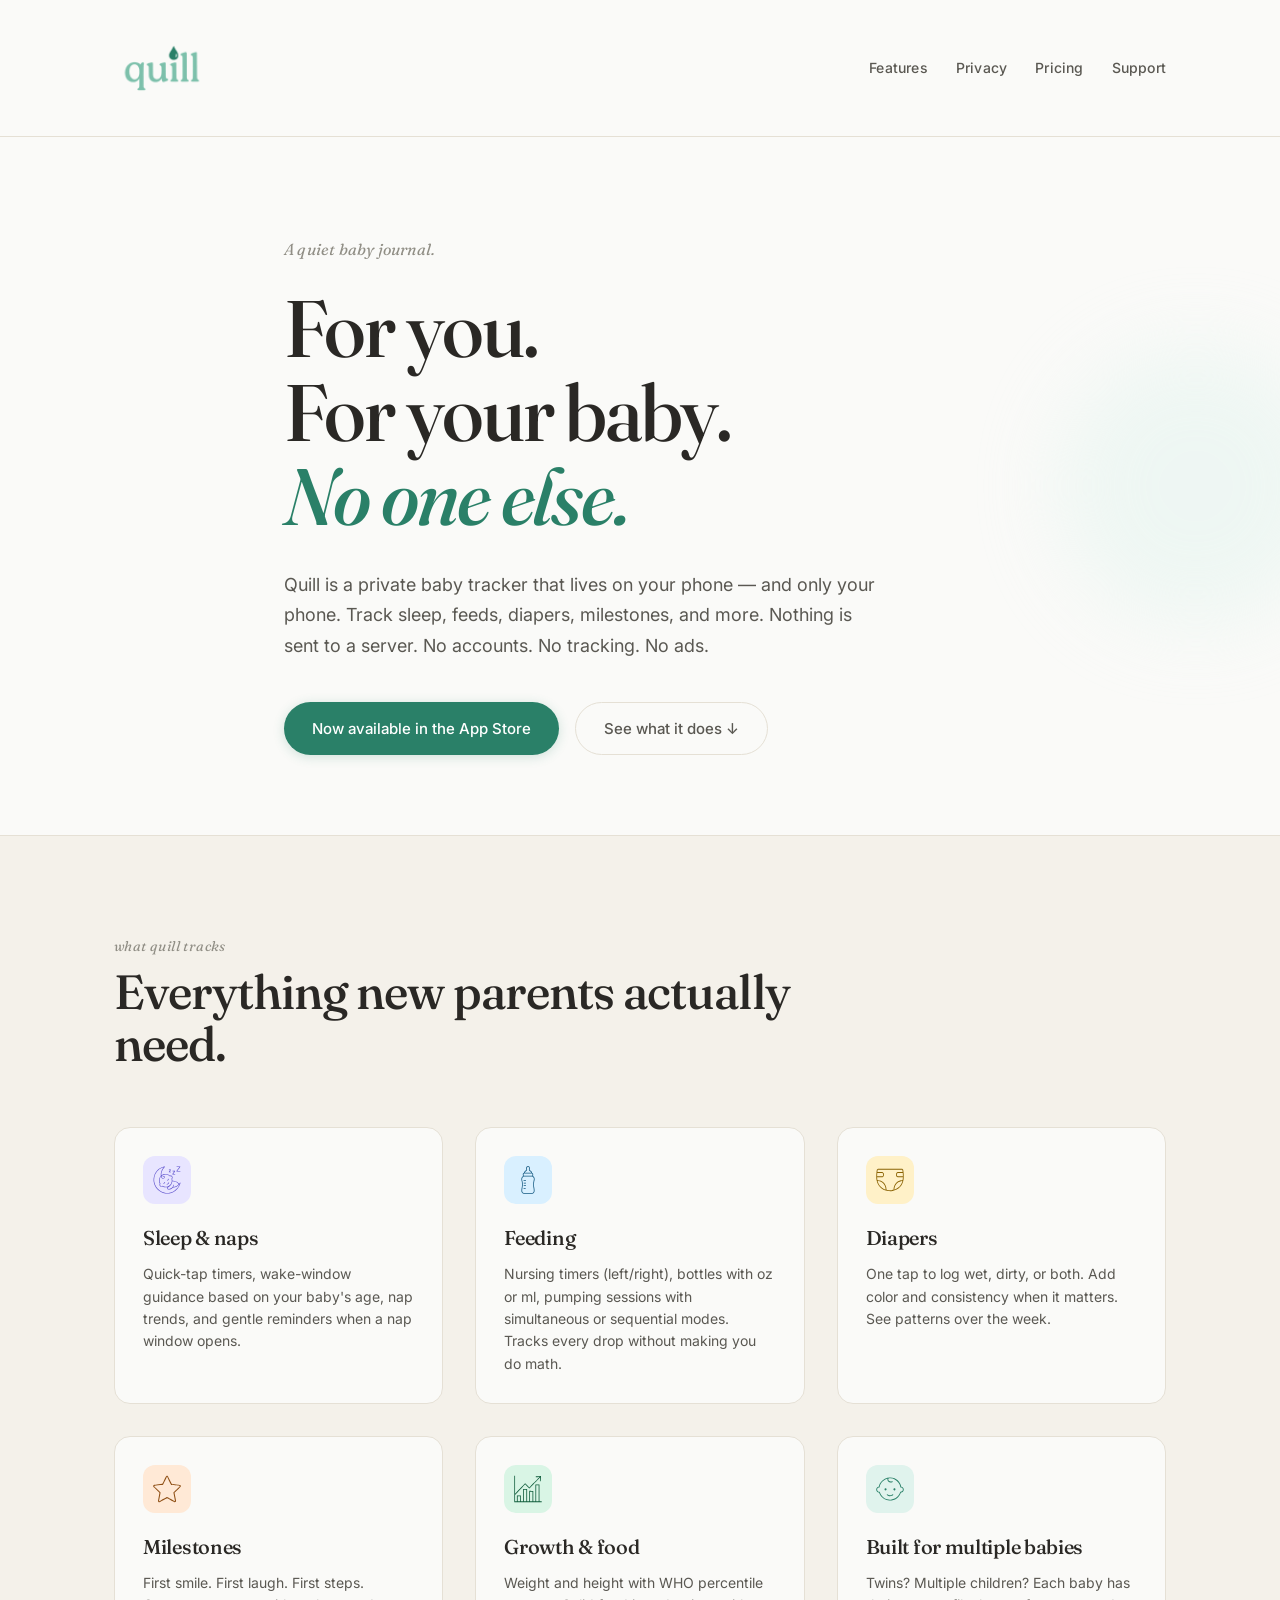
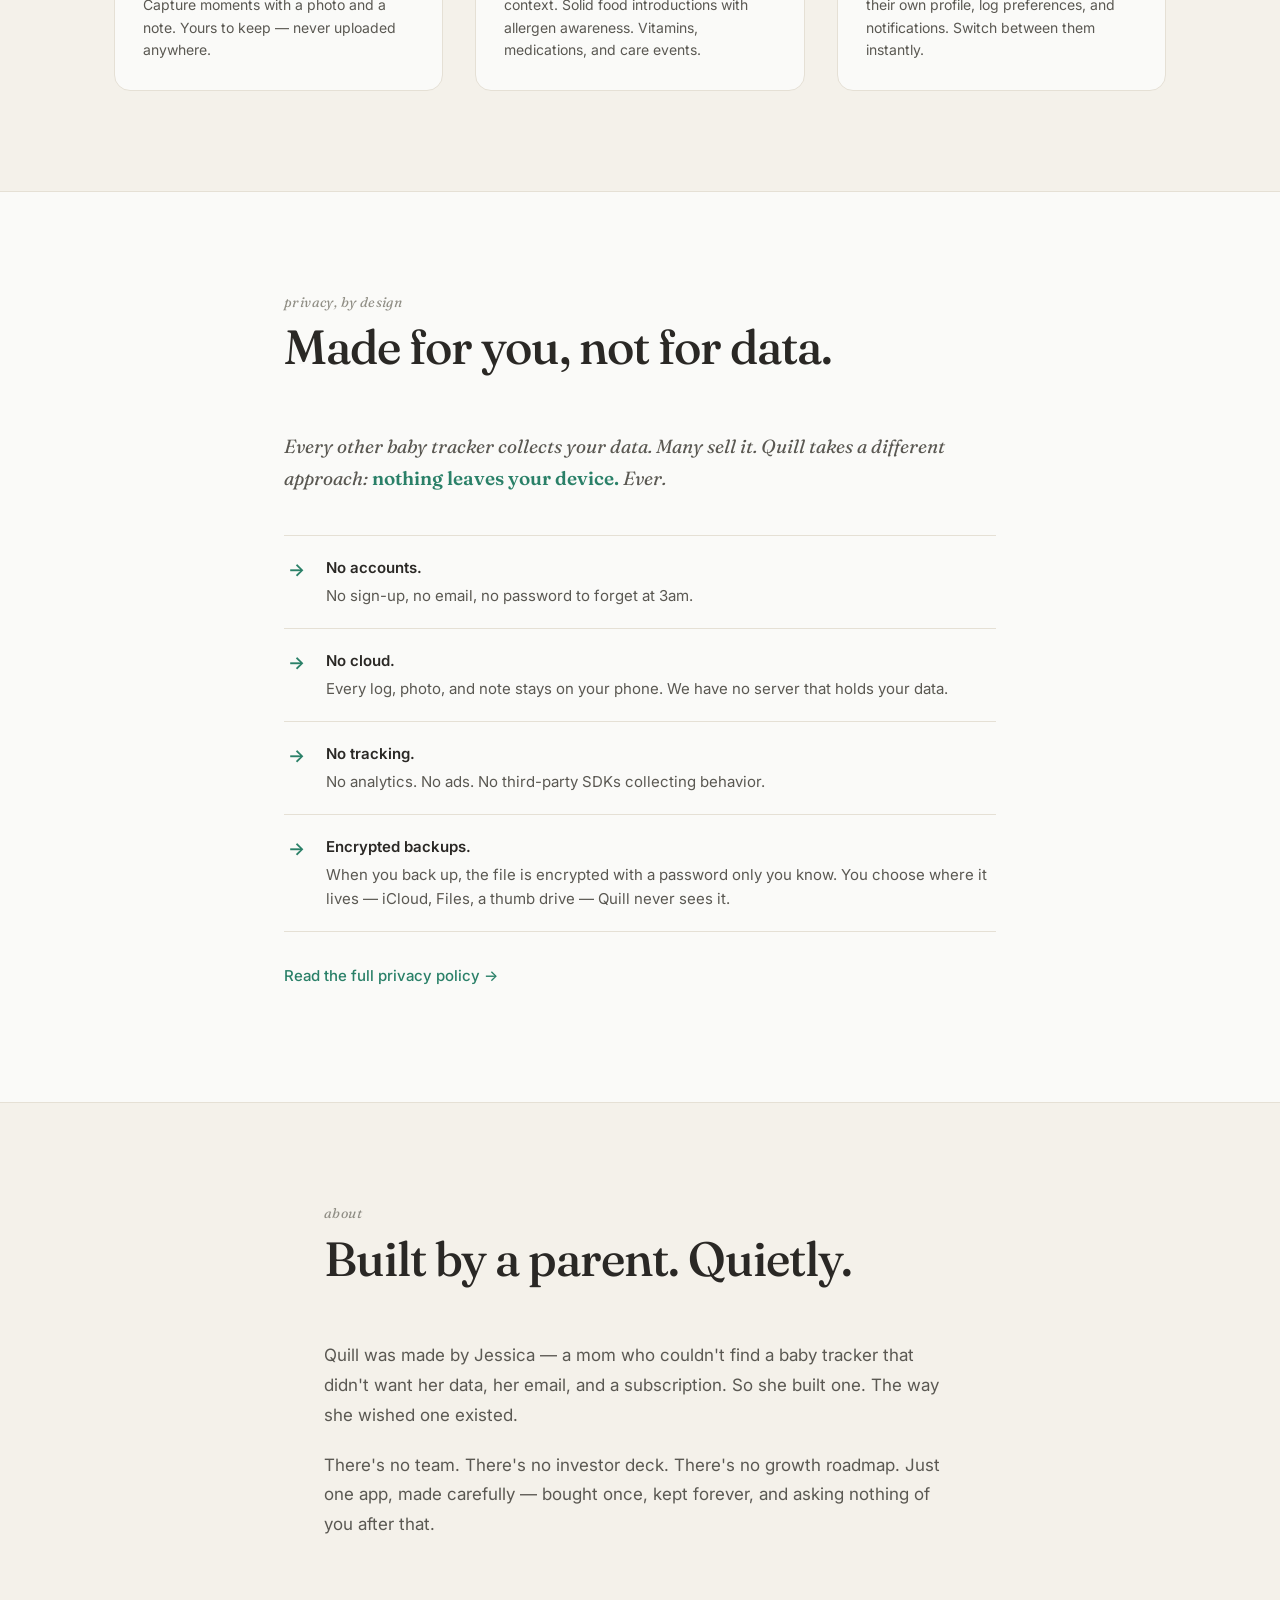
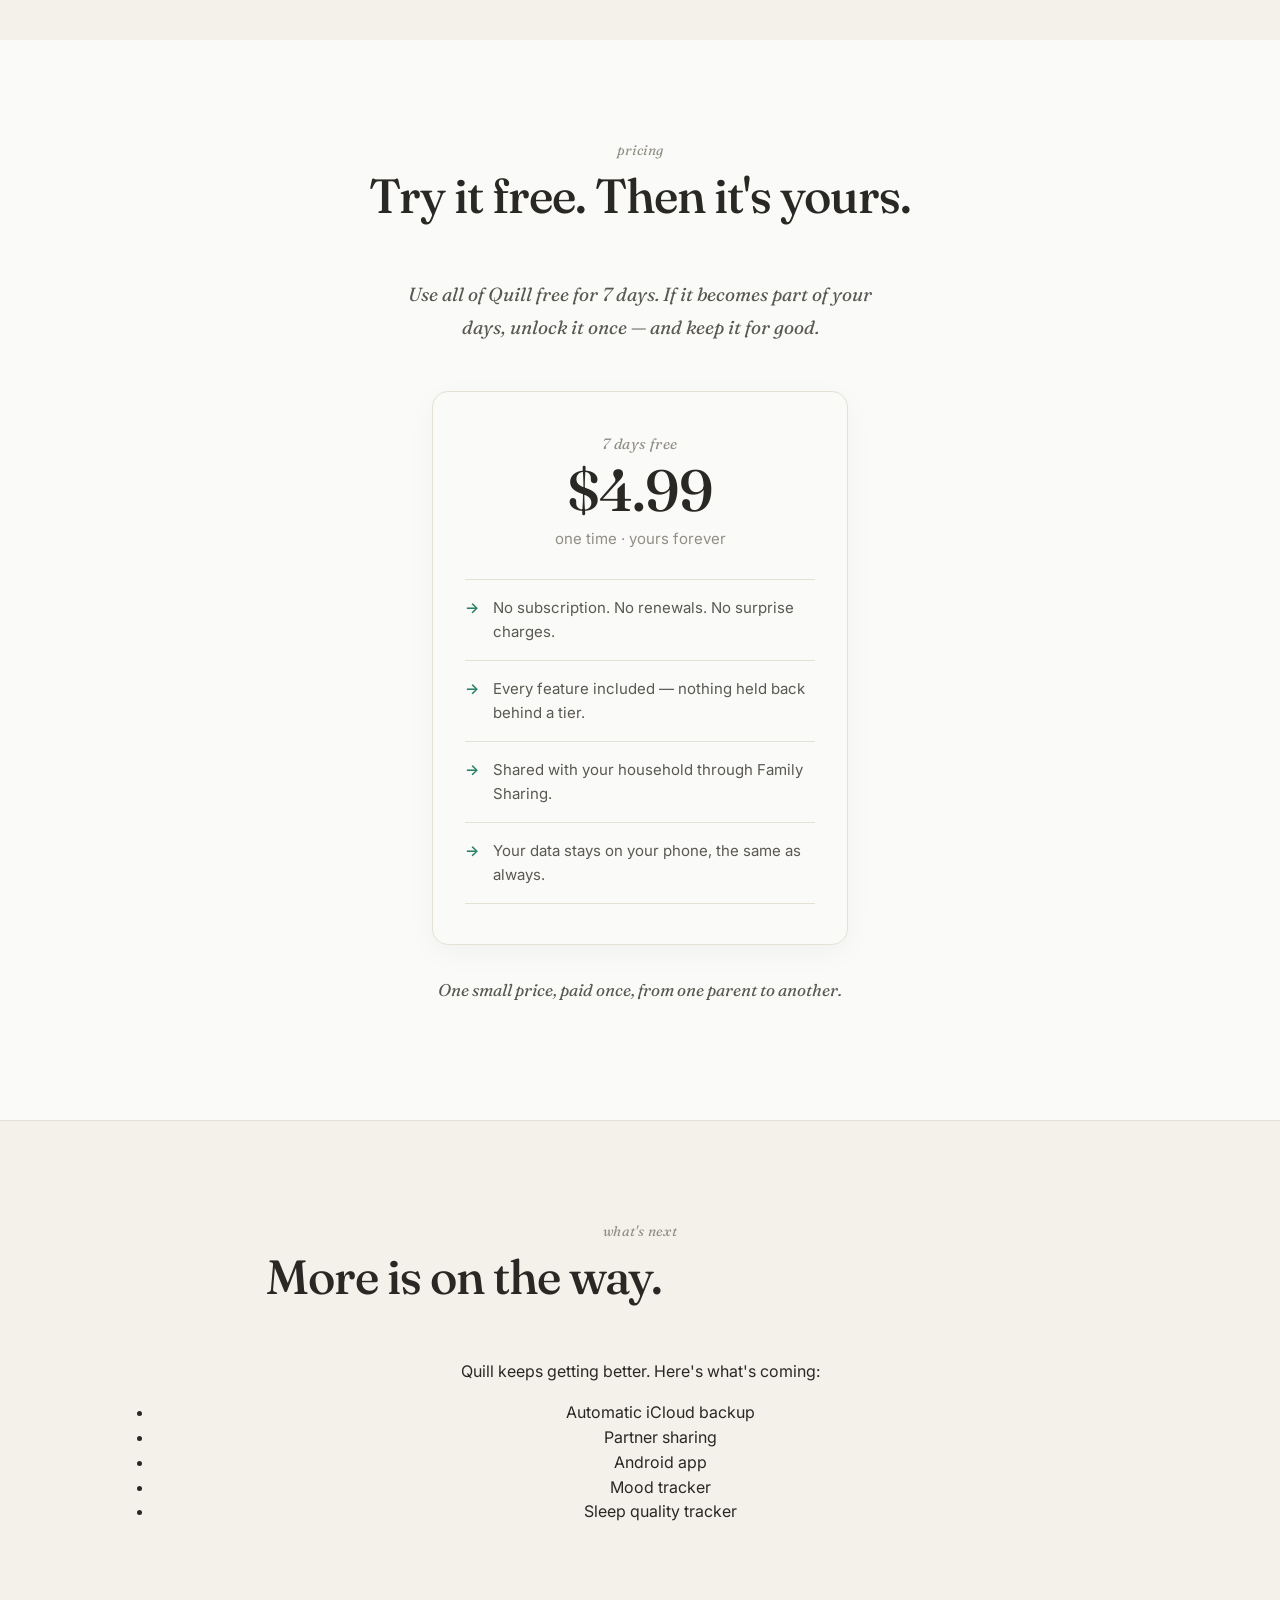
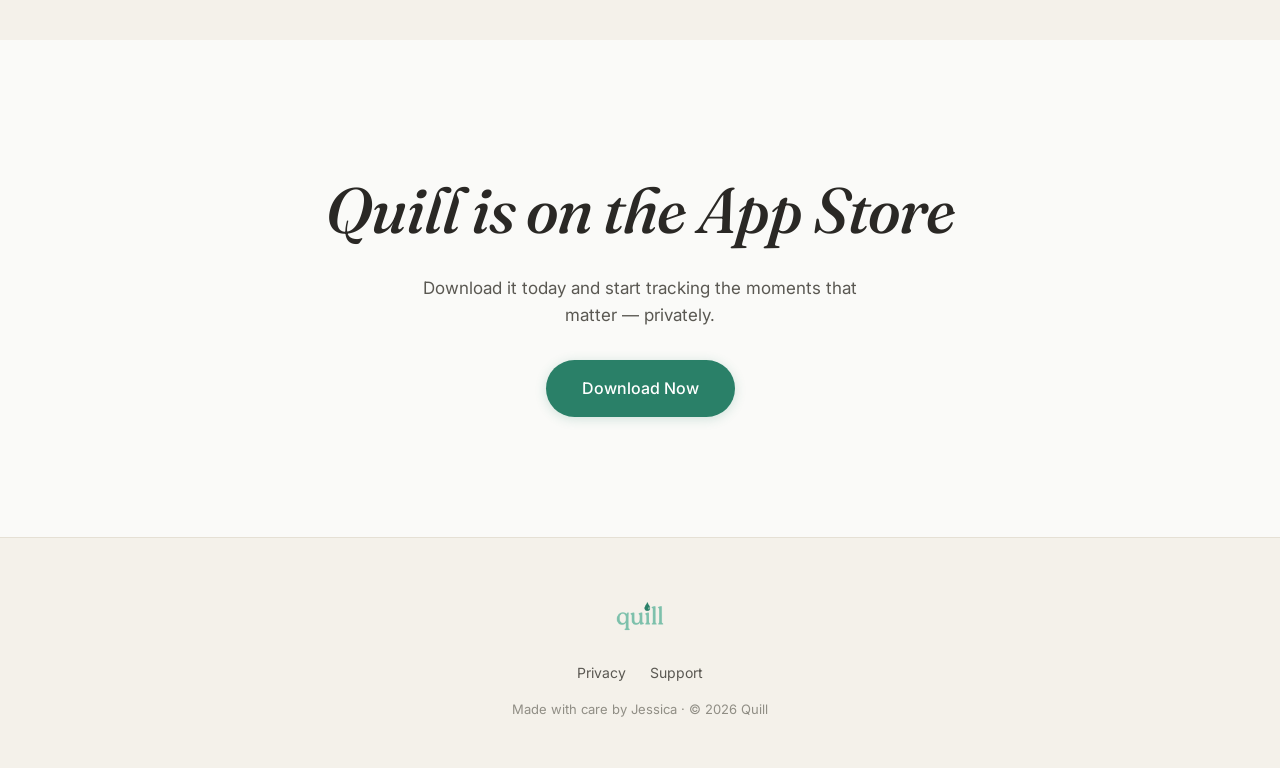
==== commit 6aafd1c7: "Update index.html" ====
--- a/index.html
+++ b/index.html
@@ -210,10 +210,10 @@
 
   <section id="roadmap" class="maker">
     <div class="container roadmap-inner">
-      <p class="section-eyebrow">What's next</p>
-      <h2 class="section-title">More is on the way.</h2>
-      <p class="section-lead">Quill keeps getting better. Here's what's coming:</p>
-      <ul class="section-list">
+      <p class="section-eyebrow" style="text-align: center;">What's next</p>
+      <h2 class="section-title" style="text-align: center;">More is on the way.</h2>
+      <p class="section-lead" style="text-align: center;">Quill keeps getting better. Here's what's coming:</p>
+      <ul class="section-list" style="text-align: center;">
         <li>Automatic iCloud backup</li>
         <li>Partner sharing</li>
         <li>Android app</li>
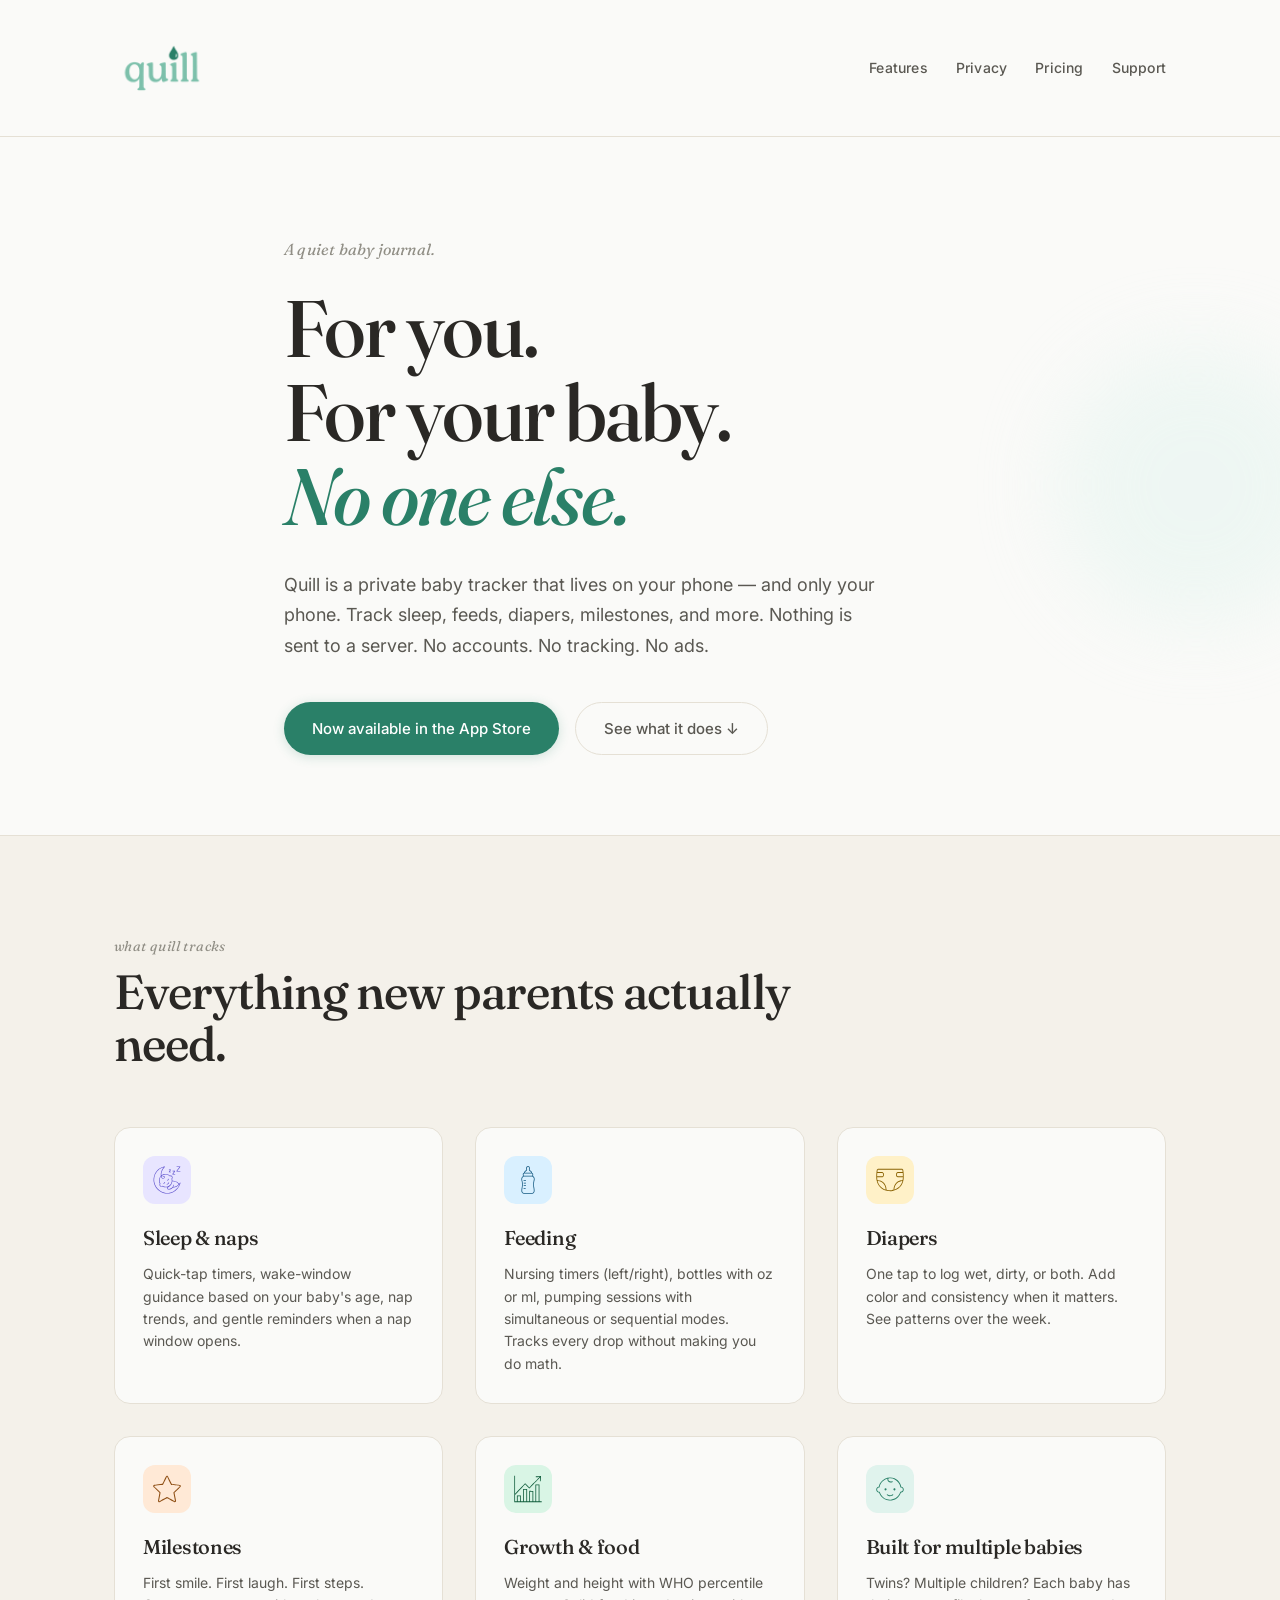
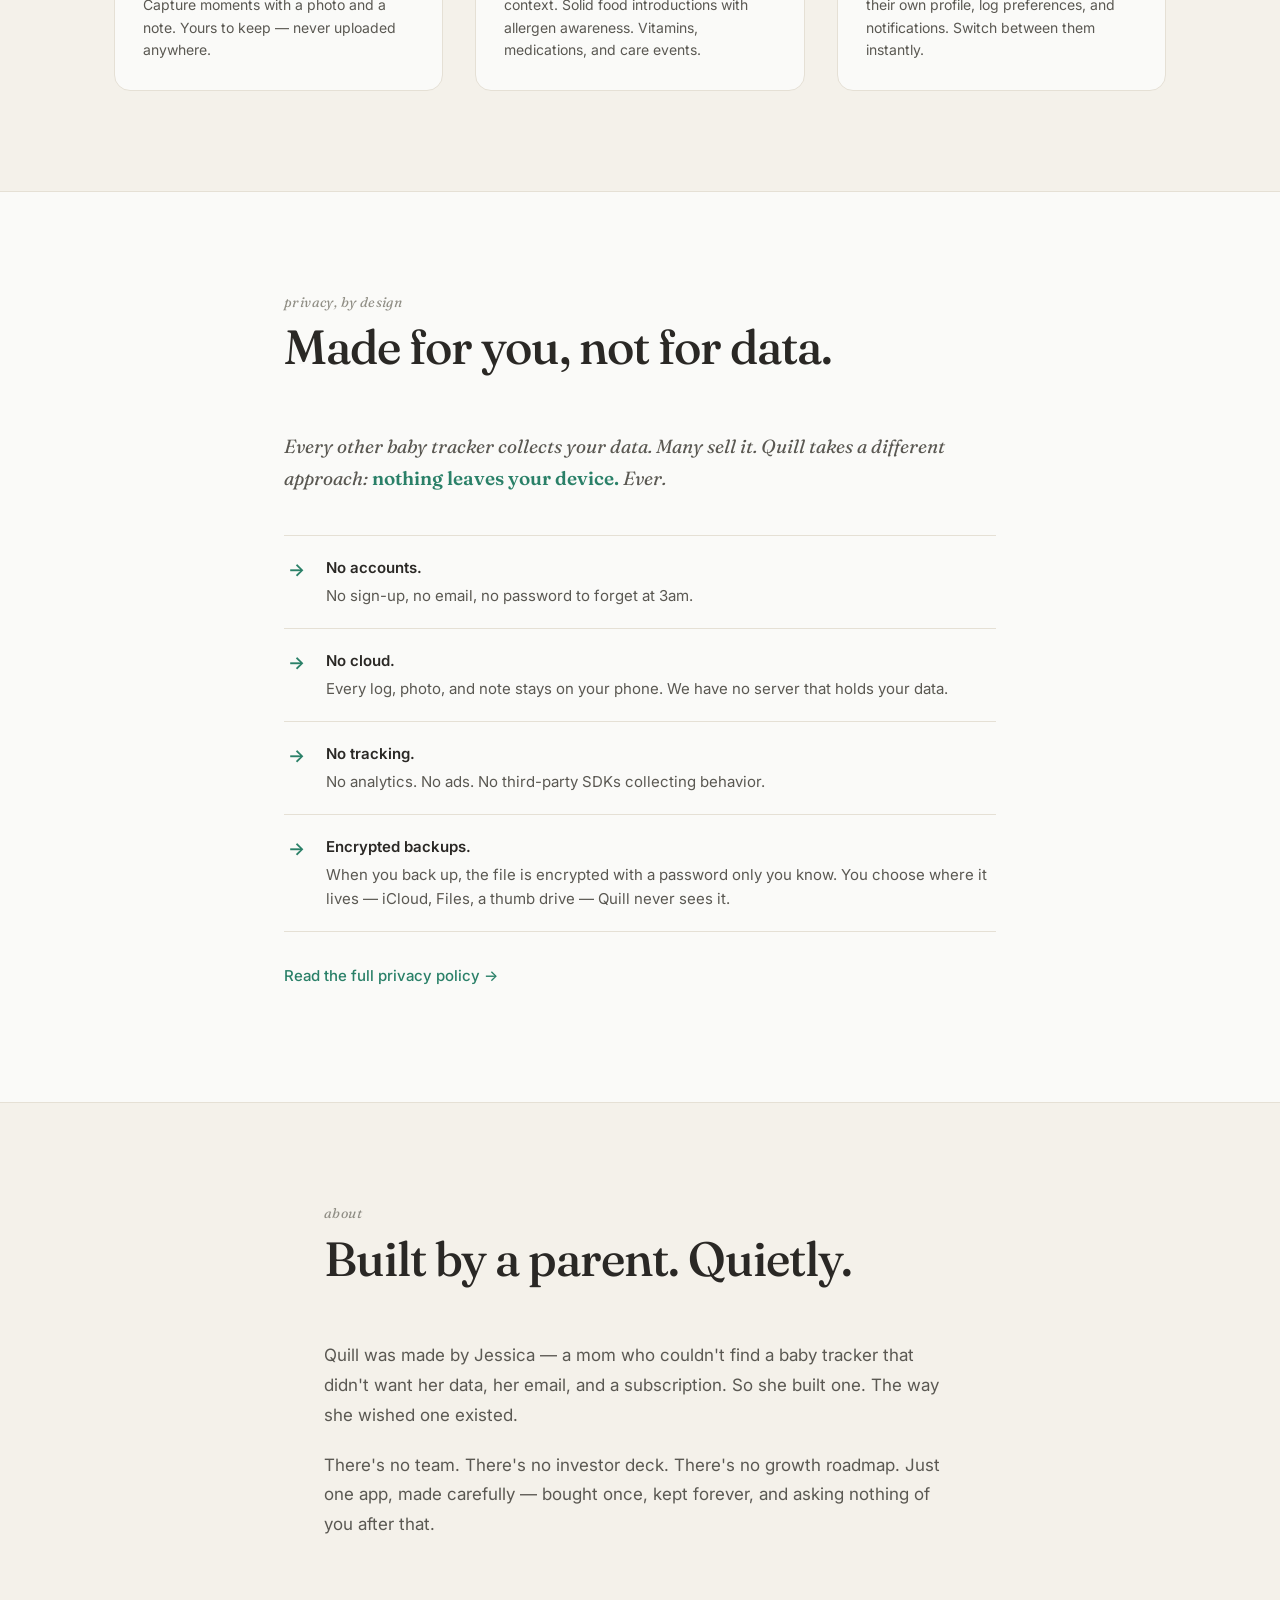
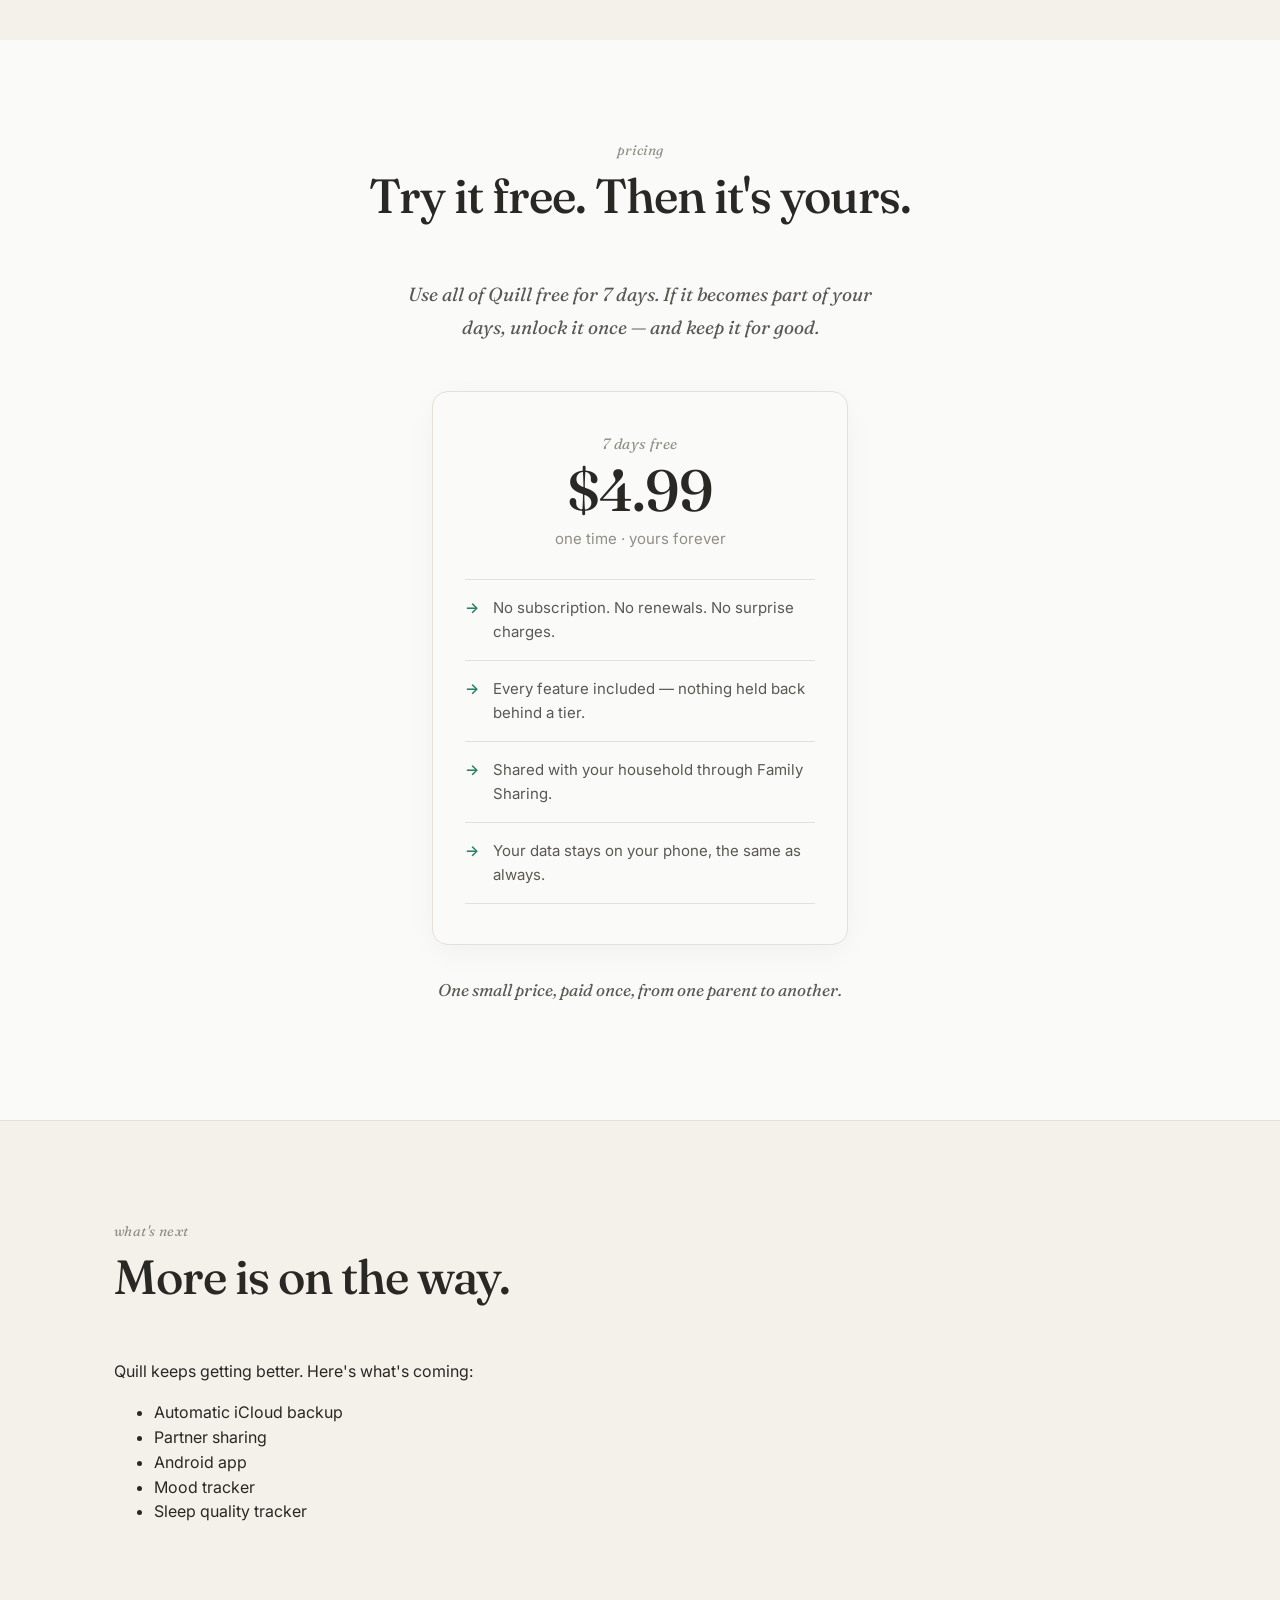
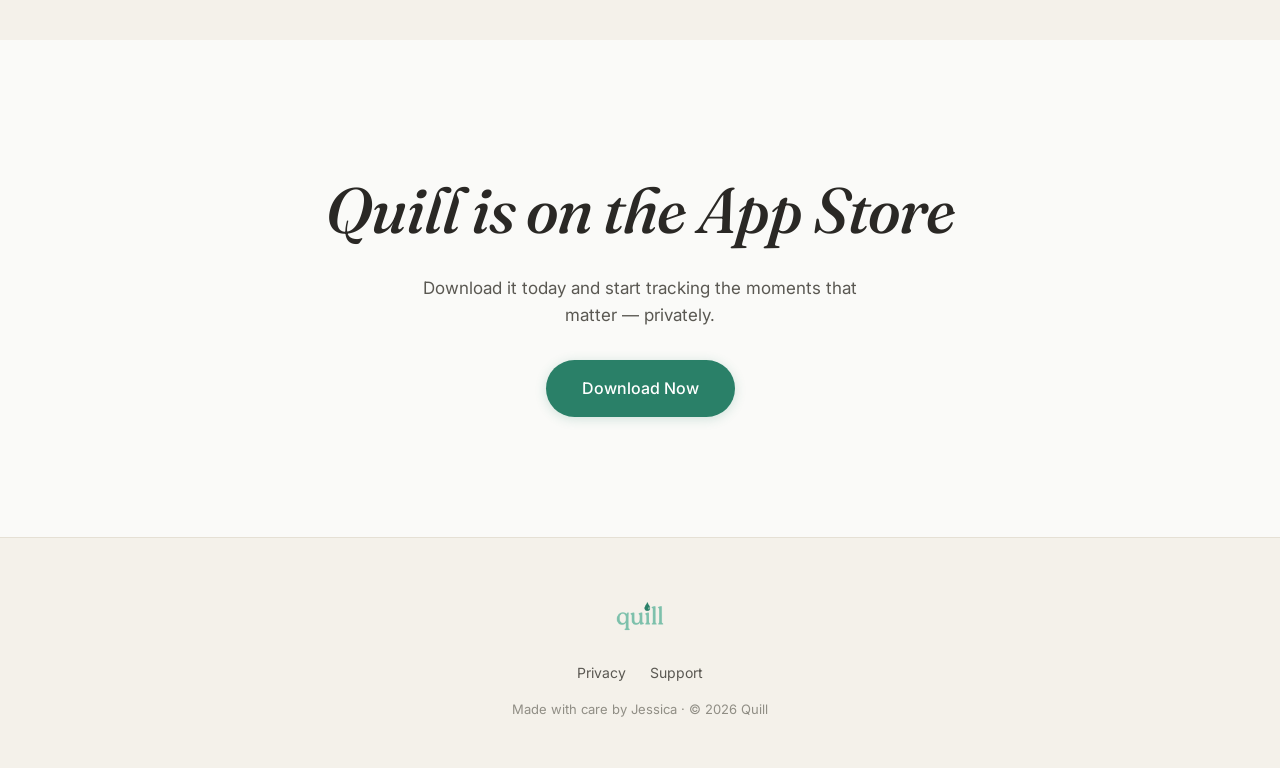
==== commit d568aecd: "Update index.html" ====
--- a/index.html
+++ b/index.html
@@ -210,10 +210,10 @@
 
   <section id="roadmap" class="maker">
     <div class="container roadmap-inner">
-      <p class="section-eyebrow" style="text-align: center;">What's next</p>
-      <h2 class="section-title" style="text-align: center;">More is on the way.</h2>
-      <p class="section-lead" style="text-align: center;">Quill keeps getting better. Here's what's coming:</p>
-      <ul class="section-list" style="text-align: center;">
+      <p class="section-eyebrow">What's next</p>
+      <h2 class="section-title">More is on the way.</h2>
+      <p class="section-lead">Quill keeps getting better. Here's what's coming:</p>
+      <ul class="section-list">
         <li>Automatic iCloud backup</li>
         <li>Partner sharing</li>
         <li>Android app</li>
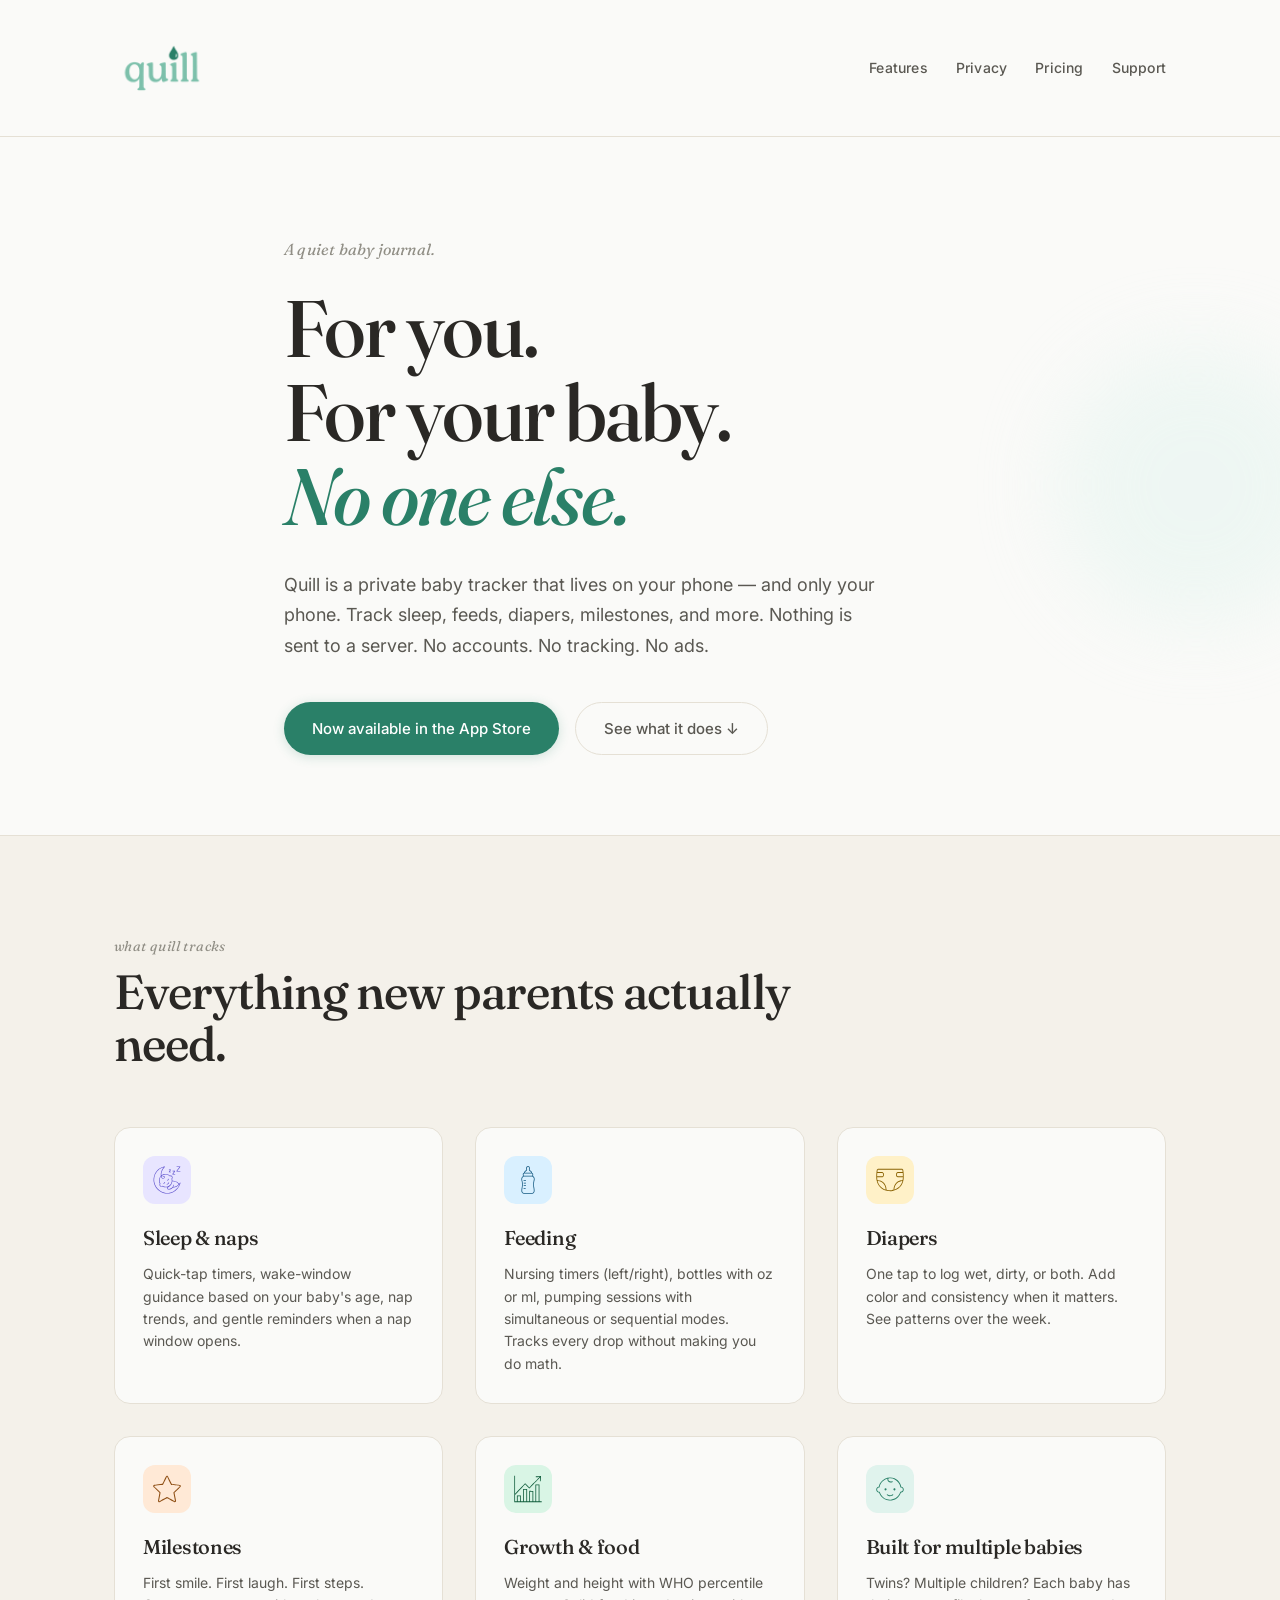
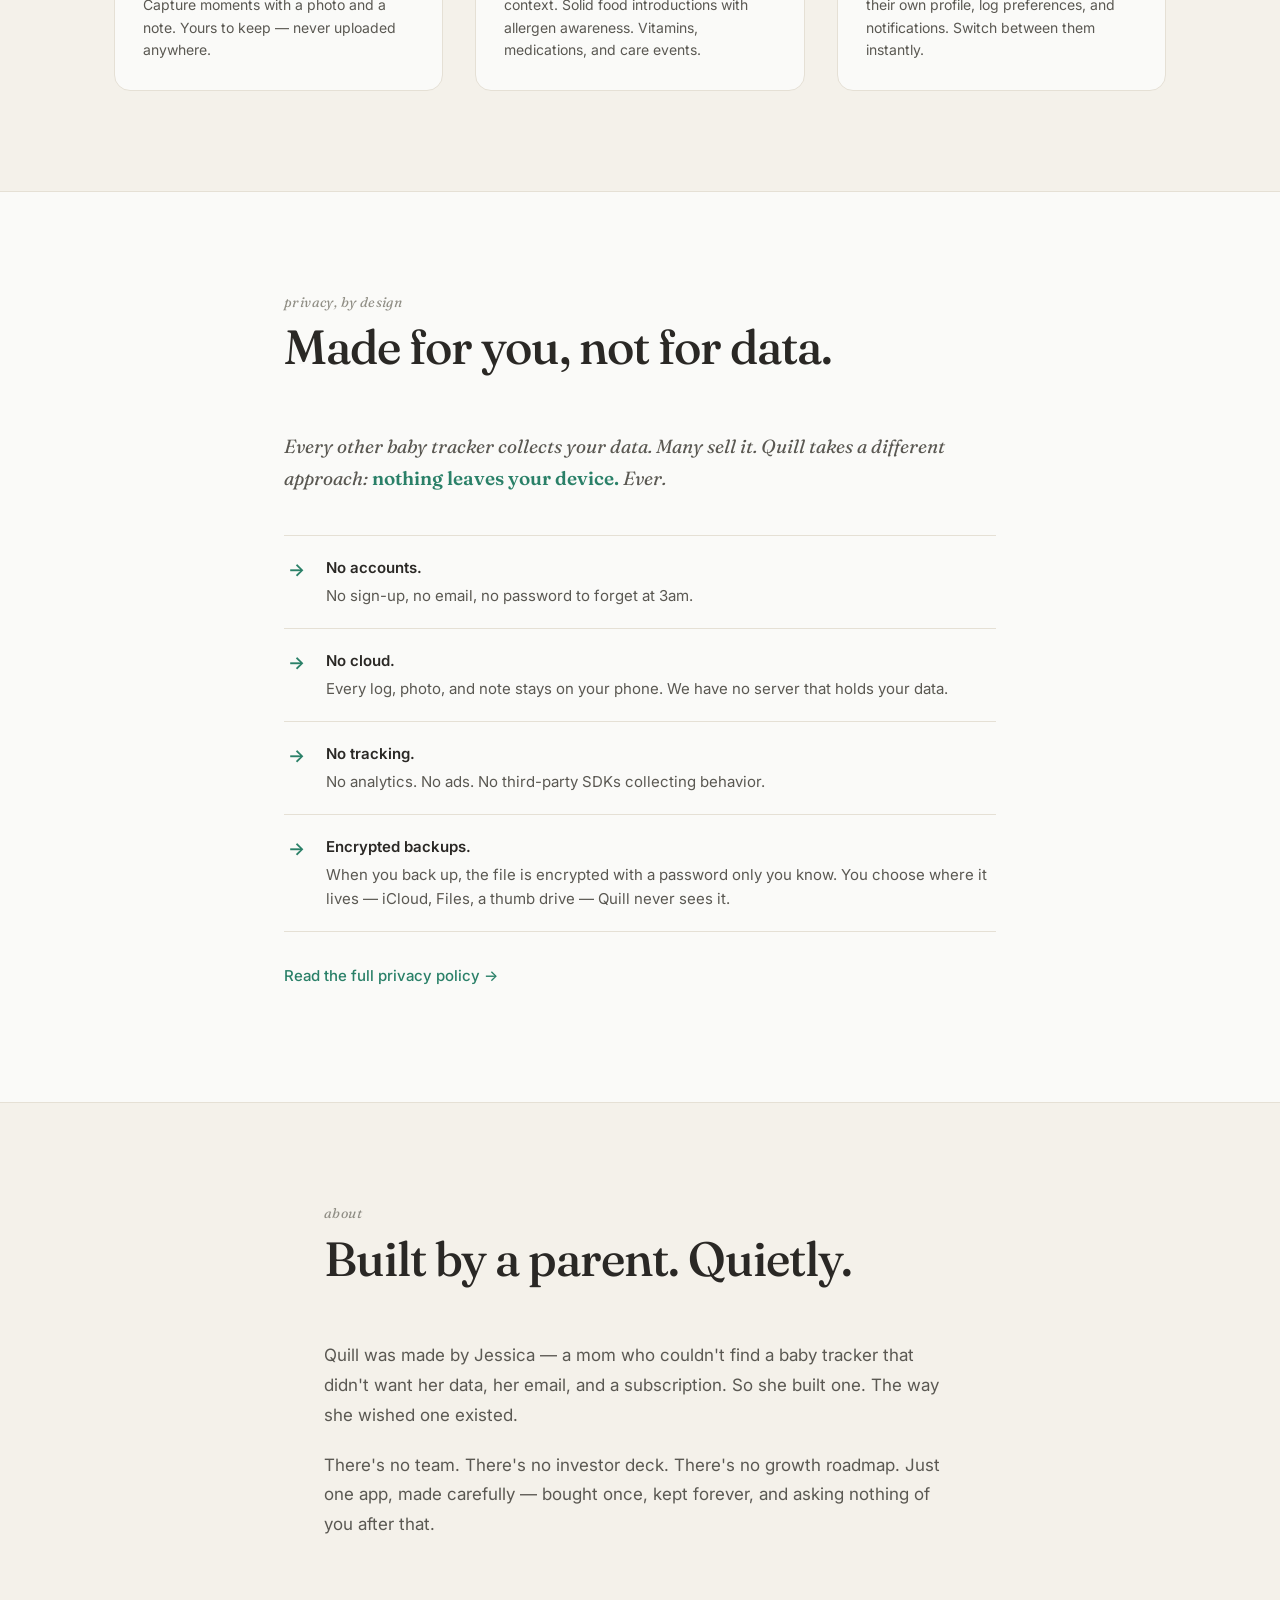
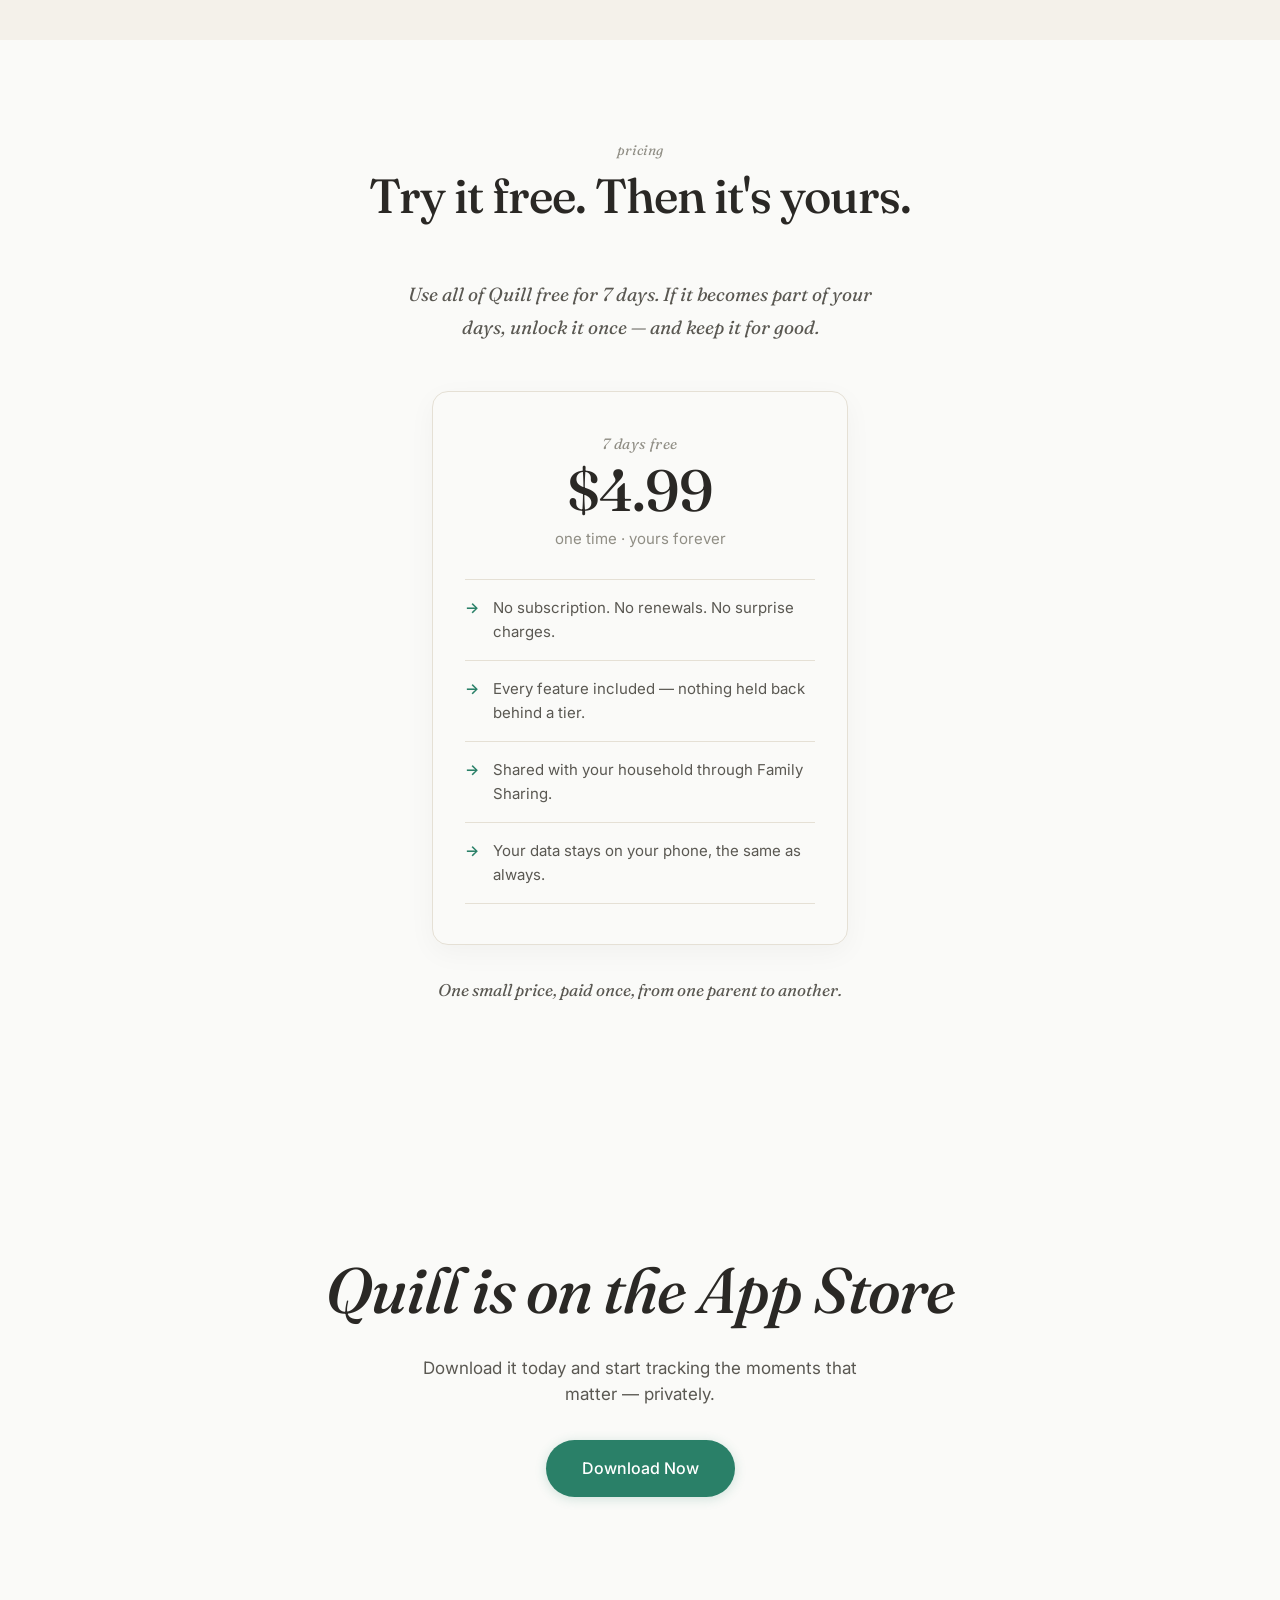
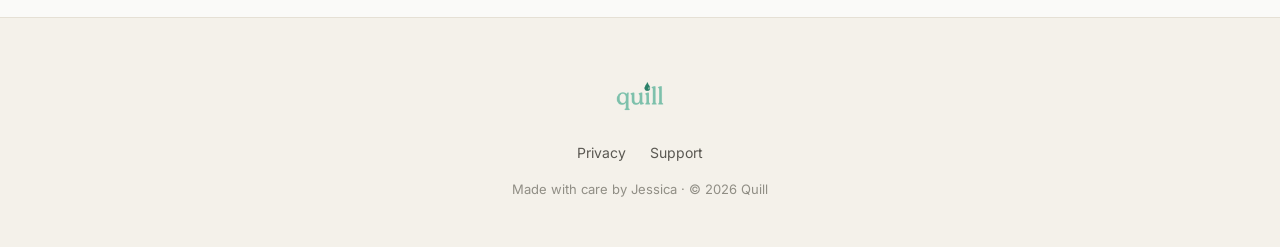
==== commit e818d082: "Update index.html" ====
--- a/index.html
+++ b/index.html
@@ -208,21 +208,6 @@
     </div>
   </section>
 
-  <section id="roadmap" class="maker">
-    <div class="container roadmap-inner">
-      <p class="section-eyebrow">What's next</p>
-      <h2 class="section-title">More is on the way.</h2>
-      <p class="section-lead">Quill keeps getting better. Here's what's coming:</p>
-      <ul class="section-list">
-        <li>Automatic iCloud backup</li>
-        <li>Partner sharing</li>
-        <li>Android app</li>
-        <li>Mood tracker</li>
-        <li>Sleep quality tracker</li>
-      </ul>
-    </div>
-  </section>
-
   <section class="cta">
     <div class="container cta-inner">
       <h2>Quill is on the App Store</h2>
